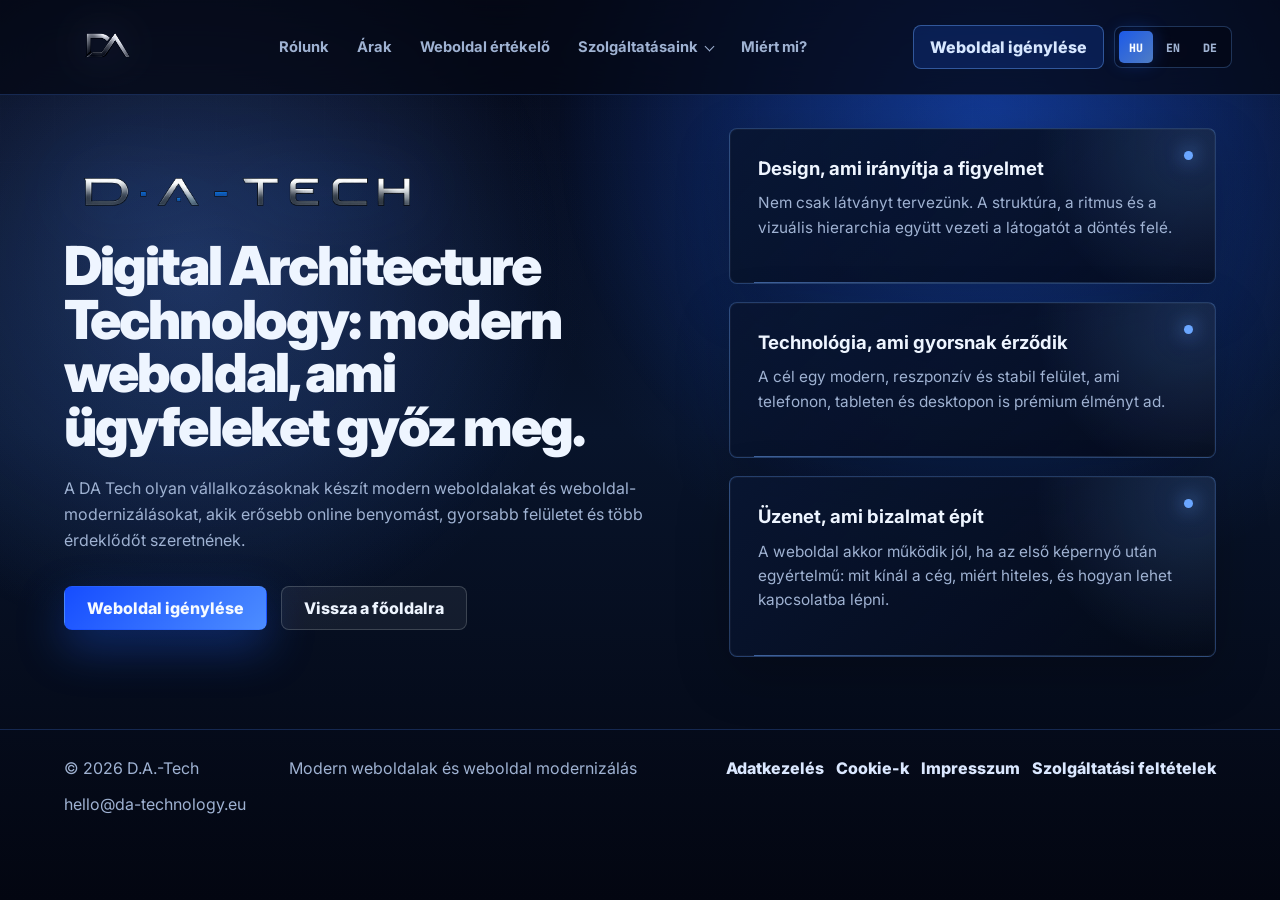
==== about.html @ 9eb587f0 "Reset mobile scroll after intro" ====
<!doctype html>
<html lang="hu">
  <head>
    <meta charset="utf-8">
    <meta name="viewport" content="width=device-width, initial-scale=1">
    <title>About us | DA Tech</title>
    <meta
      name="description"
      content="Ismerd meg a DA Tech szemleletet: modern weboldalak, weboldal modernizalas es konverziora hangolt online jelenlet."
    >
    <link rel="canonical" href="https://da-technology.eu/about.html">
    <meta property="og:title" content="About us | DA Tech">
    <meta property="og:description" content="Ismerd meg a DA Tech szemleletet: modern weboldalak, weboldal modernizalas es konverziora hangolt online jelenlet.">
    <meta property="og:image" content="https://da-technology.eu/assets/da-tech-wordmark-wide.png">
    <meta property="og:type" content="website">
    <meta property="og:url" content="https://da-technology.eu/about.html">
    <meta name="twitter:card" content="summary_large_image">
    <meta name="twitter:title" content="About us | DA Tech">
    <meta name="twitter:description" content="Ismerd meg a DA Tech szemleletet: modern weboldalak, weboldal modernizalas es konverziora hangolt online jelenlet.">
    <meta name="twitter:image" content="https://da-technology.eu/assets/da-tech-wordmark-wide.png">
    <meta name="theme-color" content="#050816">
    <link rel="icon" type="image/png" sizes="256x256" href="assets/favicon-256.png?v=cinematic-intro-94">
    <link rel="shortcut icon" type="image/png" href="assets/favicon-256.png?v=cinematic-intro-94">
    <link rel="apple-touch-icon" href="assets/apple-touch-icon.png?v=cinematic-intro-94">
    <link rel="preconnect" href="https://fonts.googleapis.com">
    <link rel="preconnect" href="https://fonts.gstatic.com" crossorigin>
    <link href="https://fonts.googleapis.com/css2?family=Inter:wght@400;500;600;700;800;900&family=JetBrains+Mono:wght@500;700&display=swap" rel="stylesheet">
    <link rel="stylesheet" href="styles.css?v=cinematic-intro-94">
  </head>
  <body class="about-page">
    <div class="noise" aria-hidden="true"></div>
    <header class="site-header">
      <a class="brand" href="index.html?skipIntro=1" aria-label="DA Tech kezdőlap">
        <img class="brand-logo" src="assets/da-tech-logo-nav.png" width="256" height="256" alt="DA Tech" fetchpriority="high" decoding="async">
      </a>
      <button class="mobile-menu-toggle" type="button" aria-label="Menü megnyitása" aria-expanded="false">
        <span></span>
        <span></span>
        <span></span>
      </button>
      <nav class="nav" aria-label="Fő navigáció">
        <a href="about.html" data-i18n="nav.about">Rólunk</a>
        <a href="prices.html" data-i18n="nav.prices">Árak</a><a href="audit.html" data-i18n="nav.audit">Weboldal értékelő</a>
        <div class="nav-menu">
          <button class="nav-menu-button" type="button" data-i18n="nav.methods">Szolgáltatásaink</button>
          <div class="nav-dropdown">
            <a href="weboldal-keszites.html" data-i18n="nav.methodBuild">Weboldal készítés</a>
            <a href="weboldal-modernizalas.html" data-i18n="nav.methodExtravagant">Weboldal modernizálás</a>
            <a href="extra-megoldasok.html" data-i18n="nav.methodProcess">Extravagáns megoldások</a>
          </div>
        </div>
        <a href="why-us.html" data-i18n="nav.why">Miért mi?</a>
      </nav>
      <div class="header-actions">
        <a class="nav-cta" href="contact.html" data-i18n="nav.cta">Weboldal igénylése</a>
        <div class="language-switcher" aria-label="Nyelv választás">
          <button class="lang-option active" type="button" data-lang="hu">HU</button>
          <button class="lang-option" type="button" data-lang="en">EN</button>
          <button class="lang-option" type="button" data-lang="de">DE</button>
        </div>
      </div>
    </header>

    <main>
      <section class="about-hero" aria-labelledby="about-title">
        <div class="about-shell">
          <div>
            <img class="about-logo" src="assets/da-tech-wordmark-cropped.png" width="1040" height="190" alt="D.A.-Tech" loading="lazy" decoding="async">
            <p class="eyebrow" data-i18n="about.eyebrow">About us</p>
            <h1 id="about-title" data-i18n="about.title">Digital Architecture Technology: modern weboldal, ami ügyfeleket győz meg.</h1>
            <p class="about-lead" data-i18n="about.lead">
              A DA Tech olyan vállalkozásoknak készít modern weboldalakat és weboldal-modernizálásokat,
              akik erősebb online benyomást, gyorsabb felületet és több érdeklődőt szeretnének.
            </p>
            <div class="about-actions">
              <a class="button button-primary" href="contact.html" data-i18n="about.request">Weboldal igénylése</a>
              <a class="button button-secondary" href="index.html?skipIntro=1" data-i18n="about.back">Vissza a főoldalra</a>
            </div>
          </div>
          <div class="about-grid">
            <article class="about-card">
              <h3 data-i18n="about.card1Title">Design, ami irányítja a figyelmet</h3>
              <p data-i18n="about.card1Text">Nem csak látványt tervezünk. A struktúra, a ritmus és a vizuális hierarchia együtt vezeti a látogatót a döntés felé.</p>
            </article>
            <article class="about-card">
              <h3 data-i18n="about.card2Title">Technológia, ami gyorsnak érződik</h3>
              <p data-i18n="about.card2Text">A cél egy modern, reszponzív és stabil felület, ami telefonon, tableten és desktopon is prémium élményt ad.</p>
            </article>
            <article class="about-card">
              <h3 data-i18n="about.card3Title">Üzenet, ami bizalmat épít</h3>
              <p data-i18n="about.card3Text">A weboldal akkor működik jól, ha az első képernyő után egyértelmű: mit kínál a cég, miért hiteles, és hogyan lehet kapcsolatba lépni.</p>
            </article>
          </div>
        </div>
      </section>
    </main>

    <footer class="footer">
      <span>© 2026 D.A.-Tech</span>
      <span data-i18n="footer.tagline">Modern weboldalak és weboldal modernizálás</span>
      <nav class="footer-links" aria-label="Jogi linkek">
        <a href="privacy.html" data-i18n="footer.privacy">Adatkezelés</a>
        <a href="cookies.html" data-i18n="footer.cookies">Cookie-k</a>
        <a href="impressum.html" data-i18n="footer.impressum">Impresszum</a>
        <a href="terms.html" data-i18n="footer.terms">Szolgáltatási feltételek</a>
      </nav>
      <span>hello@da-technology.eu</span>
    </footer>

    <script src="script.js?v=cinematic-intro-94" defer></script>
  </body>
</html>
---- styles.css ----
:root {
  color-scheme: dark;
  --bg: #050816;
  --panel: rgba(9, 18, 38, 0.8);
  --panel-solid: #091226;
  --text: #eef5ff;
  --muted: #9fb2d2;
  --line: rgba(76, 134, 255, 0.24);
  --accent: #1f63ff;
  --accent-strong: #6aa6ff;
  --accent-hot: #d7e7ff;
  --shadow: rgba(31, 99, 255, 0.28);
  --max: 1180px;
  --radius: 8px;
}

* {
  box-sizing: border-box;
}

html {
  scroll-behavior: smooth;
}

body {
  margin: 0;
  min-height: 100vh;
  background:
    radial-gradient(circle at 78% 12%, rgba(31, 99, 255, 0.3), transparent 31rem),
    radial-gradient(circle at 16% 30%, rgba(68, 117, 255, 0.16), transparent 24rem),
    linear-gradient(180deg, #050816 0%, #08142b 48%, #030611 100%);
  color: var(--text);
  font-family: Inter, system-ui, -apple-system, BlinkMacSystemFont, "Segoe UI", sans-serif;
  overflow-x: hidden;
}

body.home-page {
  background:
    radial-gradient(circle at 72% 28%, rgba(31, 99, 255, 0.32), transparent 36rem),
    radial-gradient(circle at 96% 72%, rgba(31, 99, 255, 0.48), transparent 34rem),
    radial-gradient(circle at 4% 52%, rgba(106, 166, 255, 0.2), transparent 30rem),
    linear-gradient(112deg, #06132d 0%, #0a2556 48%, #0b2f72 72%, #071a42 100%);
}

body.home-page::before {
  content: "";
  position: fixed;
  inset: 0;
  z-index: -5;
  pointer-events: none;
  background:
    linear-gradient(90deg, rgba(2, 7, 19, 0.02), rgba(31, 99, 255, 0.18) 58%, rgba(10, 37, 86, 0.55)),
    radial-gradient(circle at 75% 50%, rgba(106, 166, 255, 0.18), transparent 45rem);
}

html.intro-pending,
html.intro-pending body {
  height: 100%;
  overflow: hidden;
  overscroll-behavior: none;
}

a {
  color: inherit;
  text-decoration: none;
}

button,
input,
select,
textarea {
  font: inherit;
}

.noise {
  position: fixed;
  inset: 0;
  z-index: -1;
  pointer-events: none;
  opacity: 0.32;
  background-image:
    linear-gradient(rgba(255, 255, 255, 0.035) 1px, transparent 1px),
    linear-gradient(90deg, rgba(255, 255, 255, 0.03) 1px, transparent 1px);
  background-size: 54px 54px;
  mask-image: linear-gradient(to bottom, black, transparent 85%);
}

.site-header {
  position: fixed;
  top: 0;
  left: 0;
  right: 0;
  z-index: 20;
  display: grid;
  grid-template-columns: auto minmax(0, 1fr) auto;
  gap: 24px;
  align-items: center;
  padding: 14px clamp(18px, 4vw, 48px);
  border-bottom: 1px solid var(--line);
  background: rgba(5, 8, 22, 0.76);
  backdrop-filter: blur(20px);
}

.pre-index-intro {
  position: fixed;
  inset: 0;
  z-index: 80;
  display: grid;
  place-items: center;
  padding: clamp(10px, 2.6vw, 30px);
  background:
    radial-gradient(circle at 74% 42%, rgba(31, 99, 255, 0.34), transparent 25rem),
    radial-gradient(circle at 18% 22%, rgba(106, 166, 255, 0.18), transparent 22rem),
    radial-gradient(circle at 50% 105%, rgba(0, 118, 255, 0.28), transparent 26rem),
    linear-gradient(135deg, rgba(2, 5, 15, 0.98), rgba(5, 12, 31, 0.98));
  animation: preIntroExit 5s ease forwards;
}

.skip-intro .pre-index-intro {
  display: none;
}

.pre-index-intro::before {
  content: "";
  position: absolute;
  inset: 0;
  pointer-events: none;
  background:
    linear-gradient(rgba(76, 134, 255, 0.07) 1px, transparent 1px),
    linear-gradient(90deg, rgba(76, 134, 255, 0.06) 1px, transparent 1px);
  background-size: 58px 58px;
  mask-image: radial-gradient(circle, black, transparent 78%);
  animation: introGridPulse 1.4s ease-in-out infinite alternate;
}

.pre-index-intro::after {
  content: "";
  position: absolute;
  inset: -20%;
  pointer-events: none;
  background:
    conic-gradient(from 210deg at 50% 50%, transparent 0deg, rgba(106, 166, 255, 0.22) 42deg, transparent 92deg),
    radial-gradient(circle at 50% 50%, transparent 42%, rgba(31, 99, 255, 0.16), transparent 62%);
  opacity: 0;
  mix-blend-mode: screen;
  animation: introEnergyBloom 5s ease forwards;
}

.brand {
  display: inline-flex;
  align-items: center;
  min-width: 124px;
  font-weight: 900;
  letter-spacing: 0;
}

.brand-logo {
  display: block;
  width: 118px;
  height: 66px;
  object-fit: contain;
  object-position: center;
  mix-blend-mode: luminosity;
  opacity: 0.94;
  filter: contrast(1.16) brightness(1.08) drop-shadow(0 0 18px rgba(31, 99, 255, 0.34));
}

.mobile-menu-toggle {
  display: none;
  position: relative;
  width: 54px;
  height: 54px;
  align-items: center;
  justify-content: center;
  gap: 4px;
  flex-direction: column;
  overflow: hidden;
  border: 1px solid rgba(106, 166, 255, 0.58);
  border-radius: 14px;
  color: #eef5ff;
  background:
    radial-gradient(circle at 28% 20%, rgba(255, 255, 255, 0.2), transparent 1.2rem),
    linear-gradient(135deg, rgba(10, 22, 58, 0.96), rgba(31, 99, 255, 0.36));
  box-shadow:
    inset 0 0 0 1px rgba(255, 255, 255, 0.08),
    0 0 24px rgba(31, 99, 255, 0.28);
  cursor: pointer;
}

.mobile-menu-toggle::before {
  content: "";
  position: absolute;
  inset: 8px;
  border: 1px solid rgba(238, 245, 255, 0.12);
  border-radius: 10px;
}

.mobile-menu-toggle::after {
  content: "";
  position: absolute;
  width: 72px;
  height: 18px;
  background: linear-gradient(90deg, transparent, rgba(106, 166, 255, 0.34), transparent);
  transform: rotate(-34deg) translateY(-18px);
  transition: transform 240ms ease;
}

.mobile-menu-toggle:hover::after,
.site-header.is-menu-open .mobile-menu-toggle::after {
  transform: rotate(-34deg) translateY(20px);
}

.mobile-menu-toggle span {
  position: relative;
  z-index: 1;
  display: block;
  width: 24px;
  height: 2px;
  border-radius: 999px;
  background: linear-gradient(90deg, #eef5ff, #6aa6ff);
  box-shadow: 0 0 10px rgba(106, 166, 255, 0.56);
  transition: width 180ms ease, transform 180ms ease, opacity 180ms ease;
}

.mobile-menu-toggle span:nth-child(2) {
  width: 16px;
  margin-left: 8px;
}

.site-header.is-menu-open .mobile-menu-toggle span:nth-child(1) {
  transform: translateY(7px) rotate(45deg);
}

.site-header.is-menu-open .mobile-menu-toggle span:nth-child(2) {
  opacity: 0;
}

.site-header.is-menu-open .mobile-menu-toggle span:nth-child(3) {
  transform: translateY(-7px) rotate(-45deg);
}

.nav {
  justify-self: center;
  display: flex;
  align-items: center;
  gap: clamp(12px, 2.2vw, 28px);
  color: var(--muted);
  font-size: 0.92rem;
  font-weight: 700;
}

.nav a,
.nav-menu-button {
  transition: color 180ms ease;
}

.nav a:hover,
.nav-menu-button:hover {
  color: var(--text);
}

.nav-menu {
  position: relative;
  padding: 10px 0;
  margin: -10px 0;
}

.nav-menu::after {
  content: "";
  position: absolute;
  left: -26px;
  right: -26px;
  top: 100%;
  height: 22px;
}

.nav-menu-button {
  border: 0;
  padding: 0;
  color: inherit;
  background: transparent;
  font: inherit;
  cursor: pointer;
}

.nav-menu-button::after {
  content: "";
  display: inline-block;
  width: 6px;
  height: 6px;
  margin-left: 8px;
  border-right: 1px solid currentColor;
  border-bottom: 1px solid currentColor;
  transform: translateY(-2px) rotate(45deg);
}

.nav-dropdown {
  position: absolute;
  left: 0;
  top: 100%;
  z-index: 30;
  display: grid;
  min-width: 250px;
  margin-top: 10px;
  padding: 10px;
  border: 1px solid rgba(106, 166, 255, 0.26);
  border-radius: var(--radius);
  background: rgba(5, 10, 25, 0.96);
  box-shadow: 0 18px 48px rgba(0, 0, 0, 0.34);
  opacity: 0;
  pointer-events: none;
  transform: none;
  transition: none;
}

.nav-dropdown a {
  padding: 10px 12px;
  border-radius: 5px;
  white-space: nowrap;
}

.nav-dropdown a:hover {
  background: rgba(31, 99, 255, 0.16);
}

.nav-menu.is-open .nav-dropdown {
  opacity: 1;
  pointer-events: auto;
  transform: none;
}

.nav-menu.is-suppressed .nav-dropdown {
  display: none;
  opacity: 0;
  pointer-events: none;
}

.header-actions {
  display: flex;
  justify-content: end;
  align-items: center;
  gap: 10px;
  min-width: 0;
}

.language-switcher {
  display: inline-flex;
  align-items: center;
  gap: 3px;
  padding: 4px;
  border: 1px solid rgba(106, 166, 255, 0.28);
  border-radius: var(--radius);
  background: rgba(5, 8, 22, 0.68);
}

.lang-option {
  min-width: 34px;
  height: 32px;
  border: 0;
  border-radius: 5px;
  color: var(--muted);
  background: transparent;
  font-family: "JetBrains Mono", monospace;
  font-size: 0.72rem;
  font-weight: 800;
  cursor: pointer;
}

.lang-option.active {
  color: #f7fbff;
  background: linear-gradient(135deg, rgba(31, 99, 255, 0.9), rgba(106, 166, 255, 0.74));
  box-shadow: 0 0 18px rgba(31, 99, 255, 0.3);
}

.nav-cta,
.button {
  display: inline-flex;
  min-height: 44px;
  align-items: center;
  justify-content: center;
  border-radius: var(--radius);
  font-weight: 800;
  transition: transform 180ms ease, border-color 180ms ease, box-shadow 180ms ease;
}

.nav-cta {
  padding: 0 16px;
  border: 1px solid rgba(106, 166, 255, 0.42);
  color: var(--accent-hot);
  background: rgba(31, 99, 255, 0.18);
  white-space: nowrap;
}

.button {
  padding: 0 22px;
  border: 1px solid transparent;
  cursor: pointer;
}

.button:hover,
.nav-cta:hover {
  transform: translateY(-2px);
}

.button-primary {
  color: #f7fbff;
  background: linear-gradient(135deg, #164dff, #4d8dff);
  box-shadow: 0 18px 46px rgba(31, 99, 255, 0.34);
}

.floating-request-cta {
  position: fixed;
  right: clamp(16px, 3vw, 34px);
  bottom: clamp(16px, 3vw, 34px);
  z-index: 70;
  display: inline-flex;
  min-height: 54px;
  align-items: center;
  justify-content: center;
  padding: 0 22px;
  border: 1px solid rgba(164, 203, 255, 0.58);
  border-radius: 999px;
  color: #f7fbff;
  background:
    radial-gradient(circle at 20% 0%, rgba(255, 255, 255, 0.28), transparent 1.8rem),
    linear-gradient(135deg, #1057ff, #4d8dff);
  box-shadow:
    0 18px 52px rgba(31, 99, 255, 0.42),
    0 0 0 1px rgba(255, 255, 255, 0.1) inset;
  font-weight: 900;
  letter-spacing: 0.01em;
  transition: transform 180ms ease, box-shadow 180ms ease, border-color 180ms ease;
}

.intro-pending .floating-request-cta,
.intro-pending .cookie-banner {
  visibility: hidden;
  opacity: 0;
  pointer-events: none;
}

.floating-request-cta::after {
  content: "";
  width: 8px;
  height: 8px;
  margin-left: 10px;
  border-radius: 999px;
  background: #bfe0ff;
  box-shadow: 0 0 16px rgba(191, 224, 255, 0.96);
}

.floating-request-cta:hover {
  border-color: rgba(255, 255, 255, 0.8);
  box-shadow:
    0 22px 70px rgba(31, 99, 255, 0.56),
    0 0 0 1px rgba(255, 255, 255, 0.16) inset;
  transform: translateY(-3px);
}

.floating-request-cta.is-safe-hidden {
  opacity: 0;
  pointer-events: none;
  visibility: hidden;
  transform: translateY(150px) scale(0.96);
}

.button-secondary {
  border-color: rgba(244, 255, 248, 0.18);
  background: rgba(244, 255, 248, 0.06);
}

.hero {
  position: relative;
  display: grid;
  grid-template-columns: minmax(0, 1fr) minmax(330px, 440px);
  gap: clamp(32px, 6vw, 72px);
  align-items: center;
  min-height: 100vh;
  padding: 136px clamp(18px, 5vw, 64px) 70px;
  isolation: isolate;
}

#heroCanvas {
  position: absolute;
  inset: 0;
  z-index: -3;
  width: 100%;
  height: 100%;
}

.hero::after {
  content: "";
  position: absolute;
  inset: auto 0 0;
  z-index: -2;
  height: 34%;
  background:
    linear-gradient(to top, rgba(5, 8, 22, 0.92), transparent),
    radial-gradient(circle at 82% 100%, rgba(31, 99, 255, 0.34), transparent 28rem);
}

.hero-glow {
  position: absolute;
  z-index: -2;
  width: 34vw;
  aspect-ratio: 1;
  border-radius: 999px;
  filter: blur(24px);
  opacity: 0.2;
}

.hero-glow-one {
  right: 6%;
  top: 18%;
  background: var(--accent-strong);
}

.hero-glow-two {
  left: -8%;
  bottom: 14%;
  background: var(--accent);
}

.hero-content {
  min-width: 0;
  max-width: 850px;
}

.home-wordmark {
  display: block;
  width: min(100%, 520px);
  height: auto;
  margin: 0 0 22px;
  mix-blend-mode: screen;
  filter:
    contrast(1.25)
    brightness(1.18)
    drop-shadow(0 0 18px rgba(238, 245, 255, 0.25))
    drop-shadow(0 0 34px rgba(31, 99, 255, 0.44));
}

.home-slogan {
  max-width: 930px;
  text-transform: none;
  position: relative;
  display: inline-block;
  width: fit-content;
  padding-bottom: 18px;
  color: transparent;
  background:
    linear-gradient(90deg, #eef5ff 0%, #6aa6ff 42%, #ffffff 56%, #1f63ff 100%);
  background-clip: text;
  -webkit-background-clip: text;
  filter: drop-shadow(0 0 24px rgba(31, 99, 255, 0.42));
  text-shadow: 0 0 44px rgba(106, 166, 255, 0.16);
}

.home-slogan::after {
  content: "";
  position: absolute;
  left: 0;
  bottom: 0;
  width: min(72%, 520px);
  height: 3px;
  border-radius: 999px;
  background: linear-gradient(90deg, #1f63ff, #6aa6ff, transparent);
  box-shadow: 0 0 22px rgba(106, 166, 255, 0.64);
}

.about-hero {
  position: relative;
  min-height: 100vh;
  padding: 170px clamp(18px, 6vw, 72px) 80px;
  overflow: hidden;
  isolation: isolate;
}

.about-hero::before {
  content: "";
  position: absolute;
  inset: 0;
  z-index: -2;
  background:
    radial-gradient(circle at 76% 18%, rgba(31, 99, 255, 0.32), transparent 26rem),
    radial-gradient(circle at 14% 36%, rgba(106, 166, 255, 0.16), transparent 24rem);
}

.about-shell {
  display: grid;
  grid-template-columns: minmax(0, 0.82fr) minmax(360px, 0.92fr);
  gap: clamp(28px, 5vw, 72px);
  align-items: center;
  width: min(var(--max), 100%);
  margin: 0 auto;
}

.about-hero h1 {
  max-width: 760px;
  font-size: clamp(2.8rem, 5.6vw, 5.8rem);
  line-height: 0.94;
}

.about-logo {
  width: min(100%, 520px);
  margin-bottom: 24px;
  mix-blend-mode: screen;
  filter: contrast(1.2) brightness(1.15) drop-shadow(0 0 34px rgba(31, 99, 255, 0.42));
}

.about-lead {
  color: var(--muted);
  font-size: clamp(1rem, 1.55vw, 1.2rem);
  line-height: 1.75;
}

.about-actions {
  display: flex;
  flex-wrap: wrap;
  gap: 14px;
  margin-top: 32px;
}

.about-grid {
  position: relative;
  display: grid;
  gap: 16px;
}

.about-grid::before {
  content: none;
  position: absolute;
  top: 28px;
  bottom: 28px;
  left: 18px;
  width: 1px;
  background: linear-gradient(180deg, transparent, rgba(106, 166, 255, 0.58), transparent);
  box-shadow: 0 0 22px rgba(31, 99, 255, 0.35);
}

.about-card {
  position: relative;
  overflow: hidden;
  padding: 24px;
  border: 1px solid rgba(106, 166, 255, 0.24);
  border-radius: var(--radius);
  background:
    radial-gradient(circle at 100% 0%, rgba(31, 99, 255, 0.22), transparent 12rem),
    linear-gradient(135deg, rgba(10, 25, 58, 0.86), rgba(4, 9, 23, 0.76));
  box-shadow: 0 18px 54px rgba(0, 0, 0, 0.22), inset 0 0 0 1px rgba(255, 255, 255, 0.035);
  animation: bulletReveal 680ms ease both;
  transition: transform 180ms ease, border-color 180ms ease, box-shadow 180ms ease;
}

.about-card::before {
  content: "";
  position: absolute;
  top: 22px;
  right: 22px;
  z-index: 2;
  width: 9px;
  height: 9px;
  border-radius: 999px;
  background: #6aa6ff;
  box-shadow: 0 0 18px rgba(106, 166, 255, 0.86), 0 0 44px rgba(31, 99, 255, 0.4);
  animation: bulletMarkerPulse 2.8s ease-in-out infinite;
}

.about-card::after {
  content: "";
  position: absolute;
  inset: auto 18px 0 24px;
  height: 1px;
  background: linear-gradient(90deg, rgba(106, 166, 255, 0.72), transparent);
  opacity: 0.72;
}

.about-card:nth-child(2) {
  animation-delay: 100ms;
}

.about-card:nth-child(3) {
  animation-delay: 200ms;
}

.about-card:hover {
  border-color: rgba(164, 203, 255, 0.48);
  box-shadow: 0 22px 70px rgba(31, 99, 255, 0.2), inset 0 0 0 1px rgba(255, 255, 255, 0.06);
  transform: translateX(6px);
}

.about-card h3 {
  color: var(--text);
  font-size: clamp(1.12rem, 1.6vw, 1.42rem);
}

.about-card p {
  margin-top: 10px;
  color: var(--muted);
  line-height: 1.66;
}

.intro-showcase {
  grid-column: 1 / -1;
  position: relative;
  width: min(100%, 1120px);
  margin: 0 auto 8px;
  overflow: hidden;
  border: 1px solid rgba(76, 134, 255, 0.34);
  border-radius: var(--radius);
  background:
    radial-gradient(circle at 76% 38%, rgba(31, 99, 255, 0.28), transparent 18rem),
    linear-gradient(135deg, rgba(7, 19, 45, 0.86), rgba(4, 9, 23, 0.9));
  box-shadow: 0 30px 90px rgba(0, 0, 0, 0.34), inset 0 0 0 1px rgba(255, 255, 255, 0.04);
}

.pre-index-card {
  width: min(100%, 1500px);
  margin: 0;
  border: 0;
  border-radius: 0;
  background: transparent;
  box-shadow: none;
  overflow: visible;
  animation: preCardLift 5s ease forwards;
}

.intro-copy {
  display: none;
  justify-content: space-between;
  gap: 24px;
  align-items: end;
  padding: 18px 20px 0;
}

.intro-copy span {
  color: var(--accent-strong);
  font-family: "JetBrains Mono", monospace;
  font-size: 0.76rem;
  font-weight: 800;
  text-transform: uppercase;
}

.intro-copy strong {
  max-width: 520px;
  color: var(--text);
  font-size: clamp(1.05rem, 2vw, 1.55rem);
  line-height: 1.15;
  text-align: right;
  overflow-wrap: anywhere;
}

.eyebrow {
  margin: 0 0 15px;
  color: var(--accent);
  font-family: "JetBrains Mono", monospace;
  font-size: 0.82rem;
  font-weight: 700;
  text-transform: uppercase;
}

body:not(.home-page) .eyebrow {
  display: none;
}

h1,
h2,
h3,
p {
  margin-top: 0;
}

h1 {
  max-width: 820px;
  margin-bottom: 26px;
  font-size: clamp(3rem, 5.6vw, 5.55rem);
  line-height: 0.94;
  font-weight: 900;
  overflow-wrap: anywhere;
}

h2 {
  margin-bottom: 18px;
  font-size: clamp(2rem, 4vw, 4.3rem);
  line-height: 1;
  font-weight: 900;
}

h3 {
  margin-bottom: 12px;
  font-size: 1.22rem;
}

.hero-lead {
  max-width: 760px;
  color: #c4d7ce;
  font-size: clamp(1rem, 1.5vw, 1.18rem);
  line-height: 1.75;
}

.hero-actions {
  display: flex;
  flex-wrap: wrap;
  gap: 14px;
  margin-top: 34px;
}

.signal-row {
  display: flex;
  flex-wrap: wrap;
  gap: 12px;
  margin-top: 36px;
}

.signal-row span {
  padding: 10px 13px;
  border: 1px solid var(--line);
  border-radius: var(--radius);
  color: var(--muted);
  background: rgba(5, 8, 22, 0.56);
}

.signal-row strong {
  color: var(--accent-hot);
}

.hero-panel {
  position: relative;
  overflow: hidden;
  min-width: 0;
  border: 1px solid rgba(76, 134, 255, 0.34);
  border-radius: var(--radius);
  background:
    linear-gradient(180deg, rgba(9, 18, 38, 0.88), rgba(3, 6, 17, 0.9)),
    radial-gradient(circle at 40% 0%, rgba(31, 99, 255, 0.3), transparent 18rem);
  box-shadow: 0 28px 80px rgba(0, 0, 0, 0.34), inset 0 0 0 1px rgba(255, 255, 255, 0.04);
}

.panel-top {
  display: flex;
  align-items: center;
  gap: 8px;
  padding: 16px;
  border-bottom: 1px solid var(--line);
}

.panel-dot {
  width: 10px;
  height: 10px;
  border-radius: 999px;
  background: var(--accent-strong);
  box-shadow: 0 0 16px var(--accent);
}

.panel-dot:nth-child(2) {
  background: var(--accent);
}

.panel-dot:nth-child(3) {
  background: #b9ceff;
}

.panel-title {
  margin-left: auto;
  color: var(--muted);
  font-family: "JetBrains Mono", monospace;
  font-size: 0.78rem;
}

.transform-demo {
  position: relative;
  padding: 18px;
  border-bottom: 1px solid var(--line);
}

.intro-transform {
  padding: 18px 20px 20px;
  border-bottom: 0;
}

.pre-index-card .intro-transform {
  padding: 0;
}

.transform-labels {
  display: none;
  justify-content: space-between;
  gap: 14px;
  margin-bottom: 12px;
  color: var(--muted);
  font-family: "JetBrains Mono", monospace;
  font-size: 0.68rem;
  font-weight: 700;
  text-transform: uppercase;
}

.transform-labels span {
  overflow-wrap: anywhere;
}

.transform-labels span:last-child {
  color: var(--accent-hot);
}

.site-morph {
  position: relative;
  height: 205px;
  overflow: hidden;
  border: 1px solid rgba(106, 166, 255, 0.28);
  border-radius: var(--radius);
  background:
    linear-gradient(135deg, rgba(255, 255, 255, 0.05), transparent),
    #061025;
  box-shadow: inset 0 0 0 1px rgba(255, 255, 255, 0.04);
}

.intro-morph {
  height: min(78vh, 760px);
  background:
    linear-gradient(rgba(76, 134, 255, 0.1) 1px, transparent 1px),
    linear-gradient(90deg, rgba(76, 134, 255, 0.08) 1px, transparent 1px),
    radial-gradient(circle at 76% 22%, rgba(106, 166, 255, 0.18), transparent 15rem),
    #050b1d;
  background-size: 38px 38px, 38px 38px, auto, auto;
}

.intro-morph::before,
.intro-morph::after {
  content: "";
  position: absolute;
  inset: 0;
  z-index: 4;
  pointer-events: none;
}

.intro-morph::before {
  background:
    repeating-linear-gradient(180deg, rgba(238, 245, 255, 0.08) 0 1px, transparent 1px 9px),
    linear-gradient(90deg, transparent, rgba(106, 166, 255, 0.42), transparent);
  opacity: 0;
  mix-blend-mode: screen;
  animation: introDataRain 5s ease forwards;
}

.intro-morph::after {
  background:
    radial-gradient(circle at 28% 38%, rgba(238, 245, 255, 0.72), transparent 9rem),
    radial-gradient(circle at 71% 42%, rgba(31, 99, 255, 0.62), transparent 15rem);
  opacity: 0;
  mix-blend-mode: screen;
  animation: introFlashBloom 5s ease forwards;
}

.pre-index-card .intro-morph {
  border: 0;
  border-radius: 0;
  box-shadow: none;
}

.mock-site {
  position: absolute;
  inset: 15px;
  overflow: hidden;
  border-radius: 6px;
  background: #f4f5f7;
  box-shadow: 0 18px 36px rgba(0, 0, 0, 0.28);
}

.intro-morph .mock-site {
  inset: 0;
  border-radius: 14px;
}

.mock-browser {
  display: flex;
  gap: 5px;
  height: 20px;
  align-items: center;
  padding-left: 10px;
  background: #e0e4ea;
}

.intro-morph .mock-browser {
  height: clamp(38px, 5.2vw, 62px);
  gap: 12px;
  padding-left: clamp(18px, 2.2vw, 34px);
}

.intro-morph .mock-browser span {
  width: clamp(9px, 1.2vw, 16px);
  height: clamp(9px, 1.2vw, 16px);
}

.mock-browser span {
  width: 6px;
  height: 6px;
  border-radius: 999px;
  background: #aab2bf;
}

.wp-header,
.wp-logo,
.wp-menu span,
.wp-hero,
.wp-modernize-copy,
.wp-title,
.wp-copy,
.wp-grid span,
.wp-sidebar {
  position: absolute;
  border-radius: 3px;
  background: #c9ced7;
}

.wp-logo {
  left: 5%;
  top: 13%;
  width: 17%;
  height: clamp(18px, 3vw, 36px);
  background: #9fa7b5;
}

.wp-menu {
  position: absolute;
  left: 34%;
  right: 5%;
  top: 14%;
  display: grid;
  grid-template-columns: repeat(4, 1fr);
  gap: clamp(12px, 2vw, 28px);
}

.wp-menu span {
  position: static;
  height: clamp(10px, 1.7vw, 24px);
  background: #d6dae1;
}

.wp-hero {
  left: 11%;
  top: 28%;
  width: 44%;
  height: 30%;
  background: linear-gradient(180deg, #ffffff, #f4f6fb);
  border: 2px solid #20242c;
  box-shadow: 0 16px 34px rgba(16, 24, 40, 0.08);
}

.wp-modernize-copy {
  left: 14%;
  top: 33%;
  z-index: 2;
  width: 34%;
  max-width: 34%;
  max-height: 22%;
  color: rgba(5, 9, 20, 0.68);
  border: 0;
  border-radius: 0;
  background: transparent;
  padding: 0;
  box-shadow: none;
  font-family: "Courier New", Courier, monospace;
  font-size: clamp(1.2rem, min(3.2vw, 7.2vh), 4.15rem);
  font-weight: 700;
  line-height: 0.98;
  letter-spacing: -0.055em;
  text-wrap: balance;
  overflow: hidden;
  clip-path: inset(0 100% 0 0);
  animation: typewriterReveal 0.95s steps(24, end) 0.16s forwards;
  filter: contrast(1.04);
  text-shadow:
    0.025em 0.025em 0 rgba(16, 24, 40, 0.14),
    -0.012em 0 0 rgba(16, 24, 40, 0.05);
}

.wp-modernize-copy::after {
  content: "";
  display: inline-block;
  width: 0.09em;
  height: 0.9em;
  margin-left: 0.08em;
  vertical-align: -0.08em;
  background: rgba(16, 24, 40, 0.58);
  animation: typeCursor 420ms steps(2, end) infinite;
}

.wp-title {
  left: 5%;
  top: 62%;
  width: 38%;
  height: 18px;
  background: #8f99aa;
}

.wp-copy {
  left: 5%;
  top: 67%;
  width: 50%;
  height: 10px;
  background: #cfd4dc;
}

.wp-copy.short {
  top: 64%;
  width: 36%;
}

.wp-grid {
  position: absolute;
  left: 5%;
  right: 31%;
  bottom: 7%;
  display: grid;
  grid-template-columns: repeat(3, 1fr);
  gap: 12px;
}

.wp-grid span {
  position: static;
  height: clamp(34px, 6vw, 58px);
  background: #d6dae1;
}

.wp-sidebar {
  right: 5%;
  top: 22%;
  width: 22%;
  height: 62%;
  background: #c4cad3;
}

.template-before {
  animation: beforeFade 4.15s cubic-bezier(0.65, 0, 0.35, 1) forwards;
}

.template-after {
  background:
    radial-gradient(circle at 72% 26%, rgba(238, 245, 255, 0.34), transparent 56px),
    radial-gradient(circle at 62% 40%, rgba(31, 99, 255, 0.42), transparent 18rem),
    linear-gradient(135deg, #061229, #0b2b68 58%, #081a42);
  clip-path: inset(0 100% 0 0);
  animation: modernReveal 4.15s cubic-bezier(0.65, 0, 0.35, 1) forwards;
}

.template-after .mock-browser {
  background: rgba(255, 255, 255, 0.08);
}

.template-after .mock-browser::after {
  content: "";
  width: clamp(28px, 3vw, 42px);
  height: clamp(20px, 2.2vw, 30px);
  margin-left: clamp(10px, 1.4vw, 18px);
  border-radius: 4px;
  background: url("assets/favicon-256.png") center / contain no-repeat;
  filter: drop-shadow(0 0 10px rgba(106, 166, 255, 0.72));
  opacity: 0;
  animation: browserLogoWake 4.15s ease forwards;
}

.template-after .mock-browser span {
  background: #6aa6ff;
}

.modern-nav,
.transformed-wordmark,
.with-da-tech,
.modern-hero span,
.modern-hero strong,
.modern-hero em,
.modern-card {
  position: absolute;
  border-radius: 4px;
}

.transformed-wordmark {
  left: 7.5%;
  top: 40.5%;
  z-index: 3;
  width: clamp(330px, 38vw, 640px);
  height: auto;
  mix-blend-mode: screen;
  opacity: 0;
  transform: translateY(18px) scale(0.98);
  animation: wordmarkReveal 4.15s cubic-bezier(0.16, 1, 0.3, 1) forwards;
  filter:
    contrast(1.24)
    brightness(1.16)
    drop-shadow(0 0 16px rgba(238, 245, 255, 0.38))
    drop-shadow(0 0 34px rgba(106, 166, 255, 0.7));
}

.with-da-tech {
  left: 7.5%;
  top: 31%;
  z-index: 3;
  width: clamp(320px, 36vw, 620px);
  color: rgba(238, 245, 255, 0.94);
  font-family: "JetBrains Mono", monospace;
  font-size: clamp(2rem, 4vw, 4.8rem);
  font-weight: 900;
  letter-spacing: 0;
  text-transform: uppercase;
  opacity: 0;
  transform: translateY(16px);
  animation: withBrandReveal 4.15s cubic-bezier(0.16, 1, 0.3, 1) forwards;
  text-shadow:
    0 0 8px rgba(238, 245, 255, 0.8),
    0 0 22px rgba(106, 166, 255, 0.9),
    0 0 46px rgba(31, 99, 255, 0.72);
}

.modern-nav {
  left: 28%;
  right: 5%;
  top: 15%;
  height: clamp(18px, 2.6vw, 34px);
  background: linear-gradient(90deg, #6aa6ff, rgba(106, 166, 255, 0.18));
}

.modern-hero span {
  left: 6%;
  top: 69%;
  width: 34%;
  height: 16px;
  background: #eef5ff;
}

.modern-hero strong {
  left: 6%;
  top: 75%;
  width: 26%;
  height: 10px;
  background: rgba(238, 245, 255, 0.66);
}

.modern-hero em {
  left: 6%;
  top: 80%;
  width: 18%;
  height: 42px;
  background: linear-gradient(135deg, #164dff, #6aa6ff);
  box-shadow: 0 0 26px rgba(31, 99, 255, 0.58);
}

.modern-orb {
  position: absolute;
  right: 14%;
  top: 25%;
  width: clamp(90px, 16vw, 170px);
  aspect-ratio: 1;
  border-radius: 999px;
  background:
    radial-gradient(circle at 35% 30%, rgba(238, 245, 255, 0.95), rgba(106, 166, 255, 0.55) 28%, rgba(31, 99, 255, 0.16) 60%, transparent 68%);
  box-shadow: 0 0 58px rgba(31, 99, 255, 0.52);
  animation: futurePulse 4.15s ease-in-out forwards;
}

.modern-card {
  width: 18%;
  height: 18%;
  border: 1px solid rgba(106, 166, 255, 0.32);
  background: rgba(238, 245, 255, 0.08);
  backdrop-filter: blur(10px);
  box-shadow: inset 0 0 22px rgba(106, 166, 255, 0.12), 0 0 22px rgba(31, 99, 255, 0.1);
  animation: cardCircuitWake 4.15s ease forwards;
}

.card-a {
  right: 7%;
  top: 55%;
}

.card-b {
  right: 28%;
  bottom: 8%;
}

.card-c {
  right: 7%;
  bottom: 8%;
}

.modern-grid-lines {
  position: absolute;
  inset: 34px 0 0;
  opacity: 0.34;
  background:
    linear-gradient(rgba(106, 166, 255, 0.32) 1px, transparent 1px),
    linear-gradient(90deg, rgba(106, 166, 255, 0.26) 1px, transparent 1px);
  background-size: 34px 34px;
  mask-image: radial-gradient(circle at 74% 36%, black, transparent 64%);
}

.morph-sweep {
  position: absolute;
  top: -18%;
  bottom: -18%;
  width: 96px;
  background: linear-gradient(90deg, transparent, rgba(238, 245, 255, 0.92), rgba(31, 99, 255, 0.82), transparent);
  filter: blur(1px);
  transform: translateX(-100px) rotate(10deg);
  animation: morphSweep 4.15s cubic-bezier(0.72, 0, 0.22, 1) forwards;
}

.intro-morph .morph-sweep {
  width: 160px;
  background: linear-gradient(90deg, transparent, rgba(238, 245, 255, 0.96), rgba(106, 166, 255, 0.86), rgba(31, 99, 255, 0.56), transparent);
  filter: blur(2px);
}

.metric-grid {
  display: grid;
  grid-template-columns: repeat(2, 1fr);
  gap: 1px;
  background: var(--line);
}

.metric-grid div {
  min-height: 96px;
  padding: 16px;
  background: rgba(5, 10, 25, 0.84);
}

.metric-label {
  display: block;
  margin-bottom: 12px;
  color: var(--muted);
  font-size: 0.78rem;
}

.metric-grid strong {
  color: var(--text);
  font-family: "JetBrains Mono", monospace;
  font-size: 2rem;
}

.terminal {
  padding: 18px 20px 92px;
  color: #d8e9ff;
  font-family: "JetBrains Mono", monospace;
  font-size: 0.85rem;
}

.terminal p {
  margin: 0 0 11px;
}

.terminal span {
  color: var(--accent-strong);
}

.scanner {
  position: absolute;
  left: 0;
  right: 0;
  bottom: 0;
  height: 76px;
  background:
    linear-gradient(90deg, transparent, rgba(31, 99, 255, 0.58), transparent),
    repeating-linear-gradient(0deg, rgba(106, 166, 255, 0.09) 0 2px, transparent 2px 9px);
  animation: scan 3.4s ease-in-out infinite;
}

.marquee {
  overflow: hidden;
  border-block: 1px solid var(--line);
  background: rgba(31, 99, 255, 0.12);
}

.marquee-track {
  display: flex;
  width: max-content;
  animation: marquee 24s linear infinite;
}

.marquee span {
  padding: 19px 28px;
  color: var(--accent);
  font-family: "JetBrains Mono", monospace;
  font-weight: 700;
  text-transform: uppercase;
}

.impact-strip {
  width: min(var(--max), calc(100% - 36px));
  margin: -18px auto 0;
  display: grid;
  grid-template-columns: repeat(3, 1fr);
  gap: 12px;
}

.impact-strip article {
  position: relative;
  min-height: 148px;
  padding: 22px;
  border: 1px solid rgba(106, 166, 255, 0.22);
  border-radius: var(--radius);
  overflow: hidden;
  background:
    linear-gradient(135deg, rgba(31, 99, 255, 0.18), transparent 52%),
    rgba(7, 16, 36, 0.74);
  box-shadow:
    inset 0 0 0 1px rgba(255, 255, 255, 0.03),
    0 18px 46px rgba(0, 0, 0, 0.18);
}

.impact-strip article::after {
  content: "";
  position: absolute;
  inset: auto -10% 0;
  height: 2px;
  background: linear-gradient(90deg, transparent, rgba(106, 166, 255, 0.8), transparent);
  opacity: 0.78;
}

.impact-strip span {
  display: inline-flex;
  margin-bottom: 24px;
  color: var(--accent-strong);
  font-family: "JetBrains Mono", monospace;
  font-size: 0.78rem;
  font-weight: 900;
}

.impact-strip strong {
  display: block;
  color: var(--text);
  font-size: clamp(1.15rem, 2vw, 1.55rem);
  line-height: 1.05;
}

.impact-strip p {
  margin: 10px 0 0;
  color: var(--muted);
  line-height: 1.5;
}

.section {
  width: min(var(--max), calc(100% - 36px));
  margin: 0 auto;
  padding: clamp(78px, 10vw, 132px) 0;
}

.section-heading {
  max-width: 820px;
  margin-bottom: 38px;
}

.showcase-grid {
  display: grid;
  grid-template-columns: repeat(4, 1fr);
  gap: 14px;
}

.services {
  border-top: 1px solid rgba(219, 232, 255, 0.1);
  border-bottom: 1px solid rgba(219, 232, 255, 0.1);
}

.services-featured {
  margin-top: -18px;
  padding-top: clamp(48px, 7vw, 86px);
}

.service-intro {
  max-width: 1120px;
  margin-bottom: clamp(42px, 6vw, 76px);
}

.service-intro h2 {
  max-width: 1040px;
}

.service-intro p:not(.eyebrow) {
  max-width: 690px;
  margin-top: 20px;
  color: var(--muted);
  font-size: clamp(1rem, 1.35vw, 1.16rem);
  font-weight: 650;
  line-height: 1.65;
}

.service-grid {
  display: grid;
  grid-template-columns: repeat(3, minmax(0, 1fr));
  grid-auto-rows: 1fr;
  gap: 24px;
  align-items: stretch;
}

.service-card,
.showcase-grid article,
.case-card,
.timeline-item,
.proof-item,
.contact-form {
  border: 1px solid var(--line);
  border-radius: var(--radius);
  background: rgba(7, 16, 15, 0.72);
  box-shadow: inset 0 0 0 1px rgba(255, 255, 255, 0.03);
}

.service-card {
  position: relative;
  display: flex;
  height: 100%;
  min-height: 390px;
  flex-direction: column;
  padding: clamp(24px, 3vw, 34px);
  overflow: hidden;
  border-color: rgba(106, 166, 255, 0.2);
  background:
    linear-gradient(180deg, rgba(247, 251, 255, 0.055), rgba(247, 251, 255, 0.025)),
    rgba(7, 16, 36, 0.82);
}

.service-card::before {
  content: "";
  position: absolute;
  inset: 0;
  background:
    radial-gradient(circle at 16% 12%, rgba(106, 166, 255, 0.16), transparent 8rem),
    linear-gradient(135deg, rgba(31, 99, 255, 0.13), transparent 42%);
  opacity: 0.86;
  transition: opacity 180ms ease;
}

.service-card:hover::before {
  opacity: 1;
}

.service-icon {
  position: relative;
  z-index: 1;
  display: block;
  width: 36px;
  height: 36px;
  margin-bottom: 34px;
  color: var(--accent-strong);
}

.service-icon::before,
.service-icon::after {
  content: "";
  position: absolute;
  box-sizing: border-box;
}

.service-icon-screen::before {
  left: 5px;
  top: 4px;
  width: 26px;
  height: 18px;
  border: 3px solid currentColor;
  border-radius: 3px;
}

.service-icon-screen::after {
  left: 15px;
  top: 24px;
  width: 8px;
  height: 9px;
  border-bottom: 3px solid currentColor;
  box-shadow: 0 6px 0 -2px currentColor;
}

.service-icon-refresh::before {
  left: 5px;
  top: 5px;
  width: 24px;
  height: 24px;
  border: 3px solid currentColor;
  border-right-color: transparent;
  border-radius: 50%;
}

.service-icon-refresh::after {
  right: 4px;
  top: 2px;
  width: 10px;
  height: 10px;
  border-top: 3px solid currentColor;
  border-right: 3px solid currentColor;
  transform: rotate(18deg);
}

.service-icon-pin::before {
  left: 8px;
  top: 2px;
  width: 20px;
  height: 28px;
  border: 3px solid currentColor;
  border-radius: 16px 16px 18px 18px;
}

.service-icon-pin::after {
  left: 15px;
  top: 9px;
  width: 7px;
  height: 7px;
  border: 3px solid currentColor;
  border-radius: 50%;
}

.service-card h3 {
  position: relative;
  z-index: 1;
  color: var(--text);
  font-size: clamp(1.58rem, 3vw, 3.45rem);
  line-height: 1.05;
  letter-spacing: -0.045em;
  overflow-wrap: anywhere;
}

.service-card p {
  position: relative;
  z-index: 1;
  margin-top: 22px;
  font-weight: 650;
}

.service-link {
  position: relative;
  z-index: 1;
  display: inline-flex;
  align-items: center;
  gap: 8px;
  margin-top: auto;
  padding-top: 34px;
  color: #eef5ff;
  font-family: "JetBrains Mono", monospace;
  font-size: 0.8rem;
  font-weight: 900;
  letter-spacing: 0.06em;
  text-transform: uppercase;
}

.service-link::after {
  content: ">";
  color: var(--accent-strong);
}

.service-help {
  max-width: 820px;
  margin-top: clamp(46px, 6vw, 72px);
  padding-top: 36px;
  border-top: 1px solid rgba(219, 232, 255, 0.14);
}

.service-help h3 {
  color: var(--text);
  font-size: clamp(1.35rem, 2vw, 1.85rem);
}

.service-help p {
  margin-top: 18px;
  color: var(--muted);
  line-height: 1.7;
}

.service-help a {
  display: inline-flex;
  margin-top: 16px;
  color: var(--accent-strong);
  font-weight: 900;
}

.service-page-hero {
  width: min(var(--max), calc(100% - 36px));
  margin: 0 auto;
  padding: clamp(138px, 14vw, 188px) 0 clamp(54px, 7vw, 84px);
}

.standalone-contact,
.standalone-proof,
.services-featured:first-child {
  padding-top: clamp(128px, 14vw, 180px);
}

.service-page-hero h1 {
  max-width: 1080px;
}

.service-page-hero p:not(.eyebrow) {
  max-width: 760px;
  margin-top: 22px;
  color: var(--muted);
  font-size: clamp(1.03rem, 1.5vw, 1.22rem);
  font-weight: 650;
  line-height: 1.7;
}

.audit-page {
  min-height: 100vh;
  background:
    radial-gradient(circle at 12% 18%, rgba(31, 99, 255, 0.2), transparent 28rem),
    radial-gradient(circle at 86% 8%, rgba(106, 166, 255, 0.16), transparent 24rem),
    linear-gradient(180deg, #071126 0%, #020713 100%);
}

.audit-page-hero {
  width: min(var(--max), calc(100% - 36px));
  margin: 0 auto;
  padding: clamp(124px, 14vw, 178px) 0 clamp(26px, 5vw, 54px);
}

.audit-page-hero h1 {
  max-width: 1020px;
  font-size: clamp(2.6rem, 6.4vw, 6.2rem);
  line-height: 0.94;
}

.audit-page-hero p:not(.eyebrow) {
  max-width: 820px;
  margin-top: 24px;
  color: var(--muted);
  font-size: clamp(1.03rem, 1.45vw, 1.2rem);
  font-weight: 650;
  line-height: 1.7;
}

.audit-page-tool {
  padding-top: clamp(24px, 4vw, 48px);
}

.logo-reveal-hero {
  width: 100%;
  margin: 0 auto;
  padding: clamp(92px, 11vw, 142px) 0 clamp(30px, 5vw, 58px);
}

.logo-reveal-stage {
  position: relative;
  display: grid;
  min-height: clamp(520px, 72vw, 780px);
  place-items: center;
  overflow: hidden;
  background:
    radial-gradient(circle at 50% 46%, rgba(238, 245, 255, 0.16), transparent 7rem),
    radial-gradient(circle at 50% 48%, rgba(106, 166, 255, 0.34), transparent 22rem),
    radial-gradient(circle at 50% 55%, rgba(31, 99, 255, 0.28), transparent 42rem),
    linear-gradient(rgba(76, 134, 255, 0.1) 1px, transparent 1px),
    linear-gradient(90deg, rgba(76, 134, 255, 0.1) 1px, transparent 1px),
    linear-gradient(180deg, rgba(4, 10, 26, 0.4), rgba(2, 7, 19, 0.96));
  background-size: auto, auto, auto, 46px 46px, 46px 46px, auto;
  box-shadow: inset 0 -120px 120px rgba(2, 7, 19, 0.9);
}

.logo-reveal-stage::before,
.logo-reveal-stage::after {
  content: "";
  position: absolute;
  pointer-events: none;
}

.logo-reveal-stage::before {
  inset: 4% 8% auto;
  height: 66%;
  background:
    radial-gradient(circle at 50% 52%, rgba(238, 245, 255, 0.18), transparent 7rem),
    radial-gradient(circle at 50% 52%, rgba(106, 166, 255, 0.36), transparent 24rem),
    conic-gradient(from 180deg at 50% 70%, transparent, rgba(106, 166, 255, 0.2), transparent 34%, rgba(31, 99, 255, 0.16), transparent 62%);
  opacity: 0.78;
  filter: blur(22px);
  animation: brandAura 6s ease-in-out infinite;
}

.logo-reveal-stage::after {
  inset: 10% 0;
  background:
    linear-gradient(rgba(76, 134, 255, 0.08) 1px, transparent 1px),
    linear-gradient(90deg, rgba(76, 134, 255, 0.08) 1px, transparent 1px);
  background-size: 46px 46px;
  opacity: 0.22;
  mask-image: radial-gradient(circle at 50% 50%, #000, transparent 68%);
}

.logo-reveal-stage .eyebrow {
  position: absolute;
  top: clamp(24px, 4vw, 42px);
  left: clamp(22px, 4vw, 44px);
}

.logo-reveal-stage h1 {
  position: relative;
  z-index: 2;
  color: #dbe8ff;
  background: transparent;
  font-size: clamp(4rem, 15vw, 14rem);
  line-height: 0.92;
  text-align: center;
  transform-origin: 50% 100%;
  text-shadow:
    0 0 18px rgba(238, 245, 255, 0.38),
    0 0 58px rgba(106, 166, 255, 0.68),
    0 0 128px rgba(31, 99, 255, 0.74);
  animation: logoRevealFromVoid 4.2s cubic-bezier(0.16, 1, 0.3, 1) infinite;
}

.logo-reveal-promise {
  position: absolute;
  z-index: 4;
  bottom: clamp(90px, 12vw, 150px);
  left: 50%;
  width: min(860px, calc(100% - 40px));
  margin: 0;
  color: rgba(238, 245, 255, 0.92);
  font-size: clamp(1.05rem, 2vw, 1.65rem);
  font-weight: 900;
  line-height: 1.25;
  text-align: center;
  text-shadow:
    0 0 22px rgba(106, 166, 255, 0.62),
    0 0 60px rgba(31, 99, 255, 0.5);
  transform: translateX(-50%);
  animation: promiseReveal 4.2s ease-in-out infinite;
}

.logo-reveal-orbit,
.logo-reveal-orbit span,
.logo-reveal-scan {
  position: absolute;
  pointer-events: none;
}

.logo-reveal-orbit {
  inset: 8%;
  opacity: 0.9;
}

.logo-reveal-orbit span {
  inset: calc(var(--i, 0) * 7%);
  border: 1px solid rgba(106, 166, 255, 0.26);
  border-radius: 50%;
  animation: orbitPulse 5s ease-in-out infinite;
}

.logo-reveal-orbit span:nth-child(1) {
  --i: 0;
}

.logo-reveal-orbit span:nth-child(2) {
  --i: 1;
  animation-delay: 420ms;
}

.logo-reveal-orbit span:nth-child(3) {
  --i: 2;
  animation-delay: 820ms;
}

.logo-reveal-scan {
  z-index: 3;
  inset: 12% 0;
  background: linear-gradient(90deg, transparent, rgba(106, 166, 255, 0.34), transparent);
  opacity: 0.72;
  transform: translateX(-120%);
  animation: scanAcross 3.2s ease-in-out infinite;
}

.logo-reveal-chips {
  position: absolute;
  right: clamp(18px, 4vw, 44px);
  bottom: clamp(22px, 4vw, 44px);
  display: flex;
  flex-wrap: wrap;
  gap: 10px;
}

.logo-reveal-chips span {
  border: 1px solid rgba(106, 166, 255, 0.28);
  border-radius: 999px;
  padding: 8px 12px;
  color: rgba(238, 245, 255, 0.78);
  background: rgba(3, 8, 20, 0.46);
  font-family: "JetBrains Mono", monospace;
  font-size: 0.72rem;
  font-weight: 900;
  letter-spacing: 0.08em;
}

.service-page-hero-compact {
  padding-top: clamp(42px, 7vw, 82px);
}

.service-page-actions {
  display: flex;
  flex-wrap: wrap;
  gap: 14px;
  margin-top: 30px;
}

.service-detail-shell {
  display: grid;
  grid-template-columns: repeat(3, 1fr);
  gap: 18px;
  width: min(var(--max), calc(100% - 36px));
  margin: 0 auto;
  padding: 0 0 clamp(78px, 10vw, 132px);
}

.service-detail-card {
  min-height: 280px;
  padding: clamp(22px, 3vw, 32px);
  border: 1px solid rgba(106, 166, 255, 0.22);
  border-radius: var(--radius);
  background:
    radial-gradient(circle at 90% 0%, rgba(31, 99, 255, 0.18), transparent 12rem),
    rgba(7, 16, 36, 0.78);
}

.service-detail-card span {
  display: inline-flex;
  margin-bottom: 34px;
  color: var(--accent-strong);
  font-family: "JetBrains Mono", monospace;
  font-weight: 900;
}

.service-detail-card h2 {
  font-size: clamp(1.55rem, 2.3vw, 2.35rem);
}

.service-detail-card p {
  margin-top: 18px;
  color: var(--muted);
  line-height: 1.7;
}

.service-card p,
.showcase-grid p,
.timeline-item p,
.proof-copy p,
.proof-item span,
.contact-copy p,
.audit-input-panel p,
.audit-result p,
.package-grid p,
.trust-grid span {
  color: var(--muted);
  line-height: 1.7;
}

.audit-shell,
.case-grid,
.package-grid,
.trust-grid {
  display: grid;
  gap: 14px;
}

.audit-shell {
  grid-template-columns: minmax(0, 1.05fr) minmax(340px, 0.72fr);
  align-items: start;
}

.audit-input-panel,
.audit-result,
.compare-frame,
.package-grid article,
.trust-grid div {
  border: 1px solid var(--line);
  border-radius: var(--radius);
  background: rgba(7, 16, 36, 0.72);
  box-shadow: inset 0 0 0 1px rgba(255, 255, 255, 0.03);
}

.audit-input-panel,
.audit-result {
  padding: 24px;
}

.audit-input-panel {
  display: grid;
  align-content: start;
  gap: 16px;
}

.audit-lab.audit-empty .audit-result,
.audit-lab.audit-empty .audit-insights,
.audit-lab.audit-empty .audit-recommendations {
  display: none;
}

.audit-lab.audit-empty .audit-shell {
  grid-template-columns: minmax(0, 760px);
}

.audit-input-panel label {
  display: block;
  color: var(--text);
  font-weight: 800;
}

.audit-controls {
  display: flex;
  gap: 10px;
}

.audit-controls input {
  min-width: 0;
  flex: 1;
  border: 1px solid rgba(244, 255, 248, 0.14);
  border-radius: var(--radius);
  padding: 13px 14px;
  color: var(--text);
  background: rgba(3, 8, 20, 0.74);
  outline: none;
}

.audit-result {
  display: grid;
  align-content: start;
  gap: 18px;
}

.audit-score {
  color: var(--text);
  font-family: "JetBrains Mono", monospace;
  font-size: clamp(3rem, 6vw, 5rem);
  font-weight: 900;
  text-shadow: 0 0 28px rgba(106, 166, 255, 0.34);
}

.audit-score small {
  color: var(--muted);
  font-size: 1rem;
}

.audit-diagnostics {
  display: flex;
  flex-wrap: wrap;
  gap: 8px;
}

.audit-diagnostics[hidden] {
  display: none;
}

.audit-diagnostics span {
  display: inline-flex;
  min-height: 32px;
  align-items: center;
  border: 1px solid rgba(106, 166, 255, 0.26);
  border-radius: 999px;
  padding: 0 12px;
  color: #dbe8ff;
  background: rgba(31, 99, 255, 0.12);
  font-family: "JetBrains Mono", monospace;
  font-size: 0.72rem;
  font-weight: 900;
  box-shadow: 0 0 20px rgba(31, 99, 255, 0.12);
}

.audit-bars {
  display: grid;
  gap: 10px;
}

.audit-bars span {
  position: relative;
  overflow: hidden;
  height: 34px;
  border-radius: 5px;
  background: rgba(238, 245, 255, 0.08);
}

.audit-bars span::before {
  content: "";
  position: absolute;
  inset: 0 auto 0 0;
  width: var(--value);
  background: linear-gradient(90deg, #1f63ff, #6aa6ff);
  box-shadow: 0 0 24px rgba(31, 99, 255, 0.42);
}

.audit-bars strong {
  position: relative;
  z-index: 1;
  display: inline-flex;
  height: 100%;
  align-items: center;
  padding-left: 12px;
  color: #fff;
}

.audit-bars em {
  position: absolute;
  z-index: 1;
  top: 50%;
  right: 12px;
  color: rgba(255, 255, 255, 0.86);
  font-family: "JetBrains Mono", monospace;
  font-size: 0.78rem;
  font-style: normal;
  font-weight: 900;
  transform: translateY(-50%);
}

.audit-reasons,
.audit-insights,
.audit-recommendations {
  display: grid;
  gap: 10px;
  padding: 16px;
  border: 1px solid rgba(106, 166, 255, 0.18);
  border-radius: var(--radius);
  background: rgba(3, 8, 20, 0.42);
}

.audit-reasons strong,
.audit-insights strong,
.audit-recommendations strong {
  color: var(--text);
}

.audit-reasons ul,
.audit-insights ul,
.audit-recommendations ol {
  display: grid;
  gap: 8px;
  margin: 0;
  padding-left: 18px;
}

.audit-reasons li,
.audit-insights li,
.audit-recommendations li {
  position: relative;
  list-style: none;
  color: var(--muted);
  line-height: 1.58;
}

.proof-item,
.trust-grid div,
.timeline-item,
.package-grid li,
.audit-reasons li,
.audit-insights li,
.audit-recommendations li,
.service-detail-card {
  animation: bulletReveal 620ms ease both;
}

.proof-item:nth-child(2),
.trust-grid div:nth-child(2),
.timeline-item:nth-child(2),
.package-grid li:nth-child(2),
.service-detail-card:nth-child(2),
.audit-reasons li:nth-child(2),
.audit-insights li:nth-child(2),
.audit-recommendations li:nth-child(2) {
  animation-delay: 80ms;
}

.proof-item:nth-child(3),
.trust-grid div:nth-child(3),
.timeline-item:nth-child(3),
.package-grid li:nth-child(3),
.service-detail-card:nth-child(3),
.audit-reasons li:nth-child(3),
.audit-insights li:nth-child(3),
.audit-recommendations li:nth-child(3) {
  animation-delay: 160ms;
}

.trust-grid div:nth-child(4),
.timeline-item:nth-child(4),
.audit-reasons li:nth-child(4),
.audit-insights li:nth-child(4),
.audit-recommendations li:nth-child(4) {
  animation-delay: 240ms;
}

.proof-item,
.trust-grid div,
.timeline-item,
.service-detail-card {
  transition: transform 180ms ease, border-color 180ms ease, box-shadow 180ms ease, background 180ms ease;
}

.proof-item:hover,
.trust-grid div:hover,
.timeline-item:hover,
.service-detail-card:hover {
  border-color: rgba(106, 166, 255, 0.42);
  box-shadow: 0 18px 54px rgba(31, 99, 255, 0.18), inset 0 0 0 1px rgba(255, 255, 255, 0.05);
  transform: translateY(-4px);
}

.audit-reasons {
  border-color: rgba(238, 245, 255, 0.2);
  background: linear-gradient(135deg, rgba(238, 245, 255, 0.08), rgba(3, 8, 20, 0.42));
}

.audit-reasons li::before {
  content: "•";
  position: absolute;
  left: -18px;
  color: rgba(238, 245, 255, 0.78);
  font-family: "JetBrains Mono", monospace;
  font-weight: 900;
  animation: bulletMarkerPulse 2.8s ease-in-out infinite;
}

.audit-insights li::before,
.audit-recommendations li::before {
  position: absolute;
  left: -18px;
  font-family: "JetBrains Mono", monospace;
  font-weight: 900;
  animation: bulletMarkerPulse 2.8s ease-in-out infinite;
}

.audit-weaknesses {
  border-color: rgba(255, 82, 82, 0.28);
  background: linear-gradient(135deg, rgba(255, 82, 82, 0.09), rgba(3, 8, 20, 0.42));
}

.audit-weaknesses li::before {
  content: "-";
  color: #ff5b5b;
}

.audit-improvements {
  border-color: rgba(106, 166, 255, 0.34);
  background: linear-gradient(135deg, rgba(31, 99, 255, 0.12), rgba(3, 8, 20, 0.42));
}

.audit-improvements li::before {
  content: ">";
  color: var(--accent-strong);
}

.compare-frame {
  --split: 52%;
  position: relative;
  min-height: clamp(430px, 52vw, 680px);
  overflow: hidden;
  background:
    radial-gradient(circle at var(--split) 50%, rgba(106, 166, 255, 0.2), transparent 16rem),
    linear-gradient(rgba(76, 134, 255, 0.09) 1px, transparent 1px),
    linear-gradient(90deg, rgba(76, 134, 255, 0.09) 1px, transparent 1px),
    #050b1d;
  background-size: 42px 42px;
  cursor: ew-resize;
  user-select: none;
  touch-action: none;
}

.compare-frame::before {
  content: "";
  position: absolute;
  inset: 18px;
  z-index: 0;
  border: 1px solid rgba(106, 166, 255, 0.22);
  border-radius: 10px;
  box-shadow: inset 0 0 40px rgba(31, 99, 255, 0.12);
  pointer-events: none;
}

.compare-frame.is-dragging {
  cursor: grabbing;
}

.compare-label {
  position: absolute;
  z-index: 5;
  top: 34px;
  display: inline-flex;
  align-items: center;
  min-height: 34px;
  padding: 0 14px;
  border: 1px solid rgba(238, 245, 255, 0.16);
  border-radius: 999px;
  font-family: "JetBrains Mono", monospace;
  font-size: 0.72rem;
  font-weight: 900;
  letter-spacing: 0.08em;
  text-transform: uppercase;
  backdrop-filter: blur(12px);
  pointer-events: none;
}

.compare-label-old {
  left: 38px;
  color: rgba(3, 8, 20, 0.78);
  background: rgba(255, 255, 255, 0.76);
}

.compare-label-new {
  right: 38px;
  color: #eef5ff;
  background: rgba(31, 99, 255, 0.2);
  box-shadow: 0 0 28px rgba(31, 99, 255, 0.18);
}

.compare-site {
  position: absolute;
  inset: 30px;
  overflow: hidden;
  border-radius: 10px;
  box-shadow: 0 24px 80px rgba(0, 0, 0, 0.3);
}

.compare-old {
  clip-path: inset(0 calc(100% - var(--split)) 0 0);
  background:
    linear-gradient(180deg, rgba(255, 255, 255, 0.8), rgba(232, 235, 240, 0.88)),
    #f3f4f7;
}

.compare-new {
  clip-path: inset(0 0 0 var(--split));
  background:
    radial-gradient(circle at 70% 32%, rgba(106, 166, 255, 0.42), transparent 13rem),
    radial-gradient(circle at 24% 78%, rgba(31, 99, 255, 0.32), transparent 16rem),
    linear-gradient(rgba(106, 166, 255, 0.08) 1px, transparent 1px),
    linear-gradient(90deg, rgba(106, 166, 255, 0.08) 1px, transparent 1px),
    linear-gradient(135deg, #061229, #0b2b68 56%, #071126);
  background-size: auto, auto, 36px 36px, 36px 36px, auto;
}

.compare-browser {
  display: flex;
  gap: 9px;
  align-items: center;
  padding-left: 20px;
  height: 46px;
  background: rgba(3, 8, 20, 0.14);
}

.compare-browser span {
  width: 10px;
  height: 10px;
  border-radius: 999px;
  background: rgba(3, 8, 20, 0.2);
}

.compare-new .compare-browser {
  background: rgba(238, 245, 255, 0.08);
}

.compare-new .compare-browser span {
  background: #6aa6ff;
  box-shadow: 0 0 16px rgba(106, 166, 255, 0.72);
}

.compare-new img {
  position: absolute;
  left: calc(var(--split) + ((100% - var(--split)) * 0.08));
  top: 24%;
  width: min(calc((100% - var(--split)) * 0.82), 500px);
  max-width: calc(100% - var(--split) - 32px);
  mix-blend-mode: screen;
  filter: drop-shadow(0 0 34px rgba(106, 166, 255, 0.62));
}

.old-logo,
.old-line,
.old-subline,
.old-box,
.old-copy,
.old-nav span,
.old-card {
  position: absolute;
  border-radius: 5px;
  background: #c7ced8;
  box-shadow: inset 0 1px 0 rgba(255, 255, 255, 0.34);
}

.old-logo { left: 7%; top: 17%; width: 18%; height: 7%; background: #9ea8b6; }
.old-nav {
  position: absolute;
  top: 19%;
  right: 7%;
  display: flex;
  gap: 16px;
  width: 42%;
}
.old-nav span { position: static; flex: 1; height: 13px; opacity: 0.7; }
.old-line { left: 7%; top: 35%; width: 46%; height: 9%; background: #9da8b8; }
.old-subline { left: 7%; top: 48%; width: 36%; height: 3%; opacity: 0.76; }
.old-box { right: 8%; top: 31%; width: 28%; height: 39%; background: #d4d9e0; }
.old-copy { left: 7%; bottom: 23%; width: 58%; height: 4%; opacity: 0.82; }
.old-card { bottom: 9%; height: 11%; opacity: 0.76; }
.old-card.one { left: 7%; width: 21%; }
.old-card.two { left: 31%; width: 21%; }
.old-card.three { left: 55%; width: 21%; }

.new-glow {
  position: absolute;
  right: 12%;
  top: 24%;
  width: 22%;
  aspect-ratio: 1;
  border-radius: 999px;
  background: radial-gradient(circle at 35% 30%, #fff, #6aa6ff 32%, transparent 68%);
  box-shadow: 0 0 70px rgba(31, 99, 255, 0.58);
}

.new-nav,
.new-line,
.new-cta,
.new-card {
  position: absolute;
  border: 1px solid rgba(106, 166, 255, 0.34);
  background: rgba(238, 245, 255, 0.08);
  backdrop-filter: blur(10px);
  border-radius: 8px;
}

.new-nav {
  top: 15%;
  right: 8%;
  width: 44%;
  height: 8%;
  background: linear-gradient(90deg, rgba(106, 166, 255, 0.72), rgba(106, 166, 255, 0.12));
}

.new-line {
  left: 8%;
  top: 45%;
  width: 38%;
  height: 4%;
  background: rgba(238, 245, 255, 0.76);
}

.new-cta {
  left: 8%;
  top: 56%;
  width: 22%;
  height: 9%;
  background: linear-gradient(135deg, #1f63ff, #6aa6ff);
  box-shadow: 0 0 28px rgba(31, 99, 255, 0.48);
}

.new-card.one { right: 8%; bottom: 14%; width: 24%; height: 18%; }
.new-card.two { left: 8%; bottom: 15%; width: 36%; height: 12%; }
.new-card.three { right: 8%; top: 58%; width: 28%; height: 13%; }

.new-grid {
  position: absolute;
  inset: 46px 0 0;
  background:
    linear-gradient(rgba(106, 166, 255, 0.08) 1px, transparent 1px),
    linear-gradient(90deg, rgba(106, 166, 255, 0.08) 1px, transparent 1px);
  background-size: 34px 34px;
  opacity: 0.6;
  pointer-events: none;
}

.compare-range {
  position: absolute;
  inset: 0;
  z-index: 7;
  width: 100%;
  height: 100%;
  opacity: 0;
  cursor: ew-resize;
  touch-action: none;
}

.compare-handle {
  position: absolute;
  top: 30px;
  bottom: 30px;
  left: var(--split);
  z-index: 8;
  width: 3px;
  background: #eef5ff;
  box-shadow: 0 0 24px rgba(106, 166, 255, 0.9);
  transform: translateX(-50%);
  pointer-events: none;
}

.compare-handle::after {
  content: "<  >";
  position: absolute;
  left: 50%;
  top: 50%;
  display: grid;
  width: 68px;
  height: 68px;
  place-items: center;
  border: 1px solid rgba(238, 245, 255, 0.68);
  border-radius: 999px;
  color: #fff;
  font-family: "JetBrains Mono", monospace;
  font-size: 0.86rem;
  font-weight: 900;
  background: linear-gradient(135deg, #164dff, #6aa6ff);
  box-shadow: 0 0 32px rgba(31, 99, 255, 0.64), inset 0 0 18px rgba(255, 255, 255, 0.18);
  transform: translate(-50%, -50%);
}

.trust-grid {
  grid-template-columns: repeat(4, 1fr);
}

.trust-grid div,
.package-grid article {
  padding: 24px;
}

.trust-grid strong,
.package-grid span {
  display: block;
  margin-bottom: 22px;
  color: var(--accent-strong);
  font-family: "JetBrains Mono", monospace;
}

.case-studies .section-heading {
  margin-inline: auto;
  text-align: center;
}

.case-grid {
  display: grid;
  grid-template-columns: repeat(3, 1fr);
  gap: 14px;
}

.case-card {
  position: relative;
  display: grid;
  min-height: 274px;
  align-content: space-between;
  gap: 18px;
  padding: 24px;
  overflow: hidden;
  background:
    radial-gradient(circle at 82% 12%, rgba(31, 99, 255, 0.22), transparent 15rem),
    rgba(7, 16, 36, 0.78);
}

.case-card::before {
  content: "";
  position: absolute;
  inset: auto 18px 18px;
  height: 1px;
  background: linear-gradient(90deg, transparent, rgba(106, 166, 255, 0.76), transparent);
}

.case-card span {
  color: var(--accent-strong);
  font-family: "JetBrains Mono", monospace;
  font-size: 0.78rem;
  font-weight: 800;
  text-transform: uppercase;
}

.case-card p {
  color: var(--muted);
  line-height: 1.7;
}

.case-card strong {
  color: #eef5ff;
  font-family: "JetBrains Mono", monospace;
  font-size: clamp(2rem, 4vw, 3.35rem);
}

.case-card small {
  display: block;
  margin-top: 6px;
  color: var(--muted);
  font-size: 0.78rem;
}

.trust-note {
  display: flex;
  flex-wrap: wrap;
  gap: 10px;
  margin-top: 18px;
}

.trust-note span {
  flex: 1 1 240px;
  padding: 14px 16px;
  border: 1px solid rgba(106, 166, 255, 0.22);
  border-radius: var(--radius);
  color: #dbe8ff;
  background: rgba(31, 99, 255, 0.1);
}

.package-grid {
  grid-template-columns: repeat(3, 1fr);
}

.package-grid article.featured {
  border-color: rgba(106, 166, 255, 0.62);
  background:
    radial-gradient(circle at 80% 0%, rgba(31, 99, 255, 0.28), transparent 16rem),
    rgba(7, 16, 36, 0.86);
}

.package-grid ul {
  display: grid;
  gap: 10px;
  margin: 20px 0 0;
  padding: 0;
  list-style: none;
}

.package-grid li {
  position: relative;
  padding-left: 20px;
  color: var(--muted);
  line-height: 1.55;
}

.package-grid li::before {
  content: ">";
  position: absolute;
  left: 0;
  color: var(--accent-strong);
  font-family: "JetBrains Mono", monospace;
}

.package-grid article > a {
  display: inline-flex;
  margin-top: 24px;
  color: var(--accent-hot);
  font-weight: 900;
}

.flow-steps {
  display: grid;
  grid-template-columns: repeat(3, 1fr);
  gap: 8px;
}

.flow-steps button {
  height: 38px;
  border: 1px solid var(--line);
  border-radius: 5px;
  color: var(--muted);
  background: rgba(3, 8, 20, 0.74);
  font-family: "JetBrains Mono", monospace;
  cursor: pointer;
}

.flow-steps button.active {
  color: #fff;
  background: linear-gradient(135deg, #164dff, #6aa6ff);
}

.flow-panel {
  display: none;
}

.flow-panel.active {
  display: grid;
  gap: 16px;
}

.request-flow-direct .flow-panel {
  display: grid;
  gap: 16px;
}

.request-flow-direct .flow-actions {
  grid-template-columns: 1fr;
}

.flow-summary {
  display: grid;
  gap: 6px;
  padding: 16px;
  border: 1px solid rgba(106, 166, 255, 0.24);
  border-radius: var(--radius);
  background: rgba(31, 99, 255, 0.12);
}

.flow-summary strong {
  color: var(--text);
}

.flow-summary span {
  color: var(--muted);
  line-height: 1.6;
}

.form-status {
  min-height: 24px;
  margin: 0;
  color: var(--accent-strong);
  font-weight: 800;
  line-height: 1.5;
}

.flow-actions {
  display: flex;
  gap: 10px;
}

.reveal-on-scroll {
  opacity: 0;
  transform: translateY(28px);
  transition: opacity 600ms ease, transform 600ms ease;
}

.reveal-on-scroll.is-visible {
  opacity: 1;
  transform: translateY(0);
}

.proof {
  display: grid;
  grid-template-columns: minmax(0, 0.85fr) minmax(330px, 0.55fr);
  gap: clamp(28px, 5vw, 74px);
  align-items: start;
}

.proof-stack {
  display: grid;
  gap: 12px;
}

.proof-item {
  padding: 22px;
}

.proof-item strong {
  display: block;
  margin-bottom: 8px;
  color: var(--text);
}

.showcase-grid {
  grid-template-columns: repeat(4, 1fr);
}

.showcase-grid article {
  padding: 22px;
}

.visual {
  position: relative;
  height: 180px;
  margin-bottom: 22px;
  overflow: hidden;
  border: 1px solid rgba(244, 255, 248, 0.1);
  border-radius: var(--radius);
  background: #061025;
}

.visual-logo-reveal {
  display: grid;
  place-items: center;
  background:
    radial-gradient(circle at 50% 44%, rgba(106, 166, 255, 0.5), transparent 7rem),
    linear-gradient(rgba(106, 166, 255, 0.1) 1px, transparent 1px),
    linear-gradient(90deg, rgba(106, 166, 255, 0.1) 1px, transparent 1px),
    #071632;
  background-size: auto, 28px 28px, 28px 28px, auto;
}

.visual-logo-reveal strong {
  position: relative;
  z-index: 2;
  color: #eef5ff;
  font-size: clamp(1.65rem, 2.8vw, 3rem);
  font-weight: 900;
  text-shadow:
    0 0 18px rgba(238, 245, 255, 0.8),
    0 0 48px rgba(106, 166, 255, 0.8),
    0 0 92px rgba(31, 99, 255, 0.6);
  animation: logoMiniReveal 4.8s ease-in-out infinite;
}

.visual-logo-reveal span {
  position: absolute;
  inset: 18%;
  border: 1px solid rgba(106, 166, 255, 0.28);
  border-radius: 999px;
  animation: orbitPulse 4.8s ease-in-out infinite;
}

.visual-logo-reveal span:last-child {
  inset: 30% 14%;
  animation-delay: 0.6s;
}

.visual-orbit span {
  position: absolute;
  inset: 30px;
  border: 1px solid rgba(76, 134, 255, 0.58);
  border-radius: 999px;
  animation: spin 8s linear infinite;
}

.visual-orbit span:nth-child(2) {
  inset: 52px;
  border-color: rgba(106, 166, 255, 0.52);
  animation-duration: 5s;
  animation-direction: reverse;
}

.visual-orbit span:nth-child(3) {
  inset: 78px;
  background: var(--accent);
  box-shadow: 0 0 36px var(--accent);
}

.visual-bars {
  display: flex;
  align-items: end;
  gap: 12px;
  padding: 24px;
}

.visual-bars span {
  flex: 1;
  border-radius: 4px 4px 0 0;
  background: linear-gradient(to top, var(--accent), var(--accent-strong));
  animation: bars 1.8s ease-in-out infinite alternate;
}

.visual-bars span:nth-child(1) {
  height: 38%;
}

.visual-bars span:nth-child(2) {
  height: 72%;
  animation-delay: 200ms;
}

.visual-bars span:nth-child(3) {
  height: 54%;
  animation-delay: 400ms;
}

.visual-bars span:nth-child(4) {
  height: 88%;
  animation-delay: 600ms;
}

.visual-code {
  display: grid;
  align-content: center;
  gap: 12px;
  padding: 24px;
  color: var(--accent);
  font-family: "JetBrains Mono", monospace;
}

.process .section-heading {
  margin-inline: auto;
  text-align: center;
}

.timeline {
  display: grid;
  grid-template-columns: repeat(4, 1fr);
  gap: 14px;
}

.timeline-item {
  padding: 23px;
}

.timeline-item span {
  display: inline-grid;
  width: 42px;
  height: 42px;
  margin-bottom: 34px;
  place-items: center;
  border-radius: 999px;
  background: rgba(31, 99, 255, 0.2);
  color: var(--accent);
  font-family: "JetBrains Mono", monospace;
}

.contact {
  display: grid;
  grid-template-columns: minmax(0, 0.9fr) minmax(340px, 0.72fr);
  gap: clamp(28px, 6vw, 84px);
  align-items: start;
}

.contact-form {
  display: grid;
  gap: 16px;
  padding: 24px;
}

.contact-form label {
  display: grid;
  gap: 8px;
  color: #dbe8ff;
  font-weight: 700;
}

.contact-form input,
.contact-form select,
.contact-form textarea {
  min-width: 0;
  width: 100%;
  border: 1px solid rgba(244, 255, 248, 0.14);
  border-radius: var(--radius);
  padding: 13px 14px;
  color: var(--text);
  background: rgba(3, 8, 20, 0.74);
  outline: none;
}

.contact-form input:focus,
.contact-form select:focus,
.contact-form textarea:focus {
  border-color: rgba(106, 166, 255, 0.76);
  box-shadow: 0 0 0 4px rgba(31, 99, 255, 0.16);
}

.consent-check {
  grid-template-columns: auto 1fr;
  align-items: start;
  gap: 10px;
  color: var(--muted);
  font-size: 0.86rem;
  font-weight: 500;
  line-height: 1.5;
}

.consent-check input {
  width: 18px;
  height: 18px;
  margin-top: 2px;
  accent-color: var(--accent-strong);
}

.consent-check a {
  display: inline-flex;
  margin-left: 6px;
  color: var(--accent-strong);
  font-weight: 900;
}

.legal-microcopy {
  margin: 0;
  color: rgba(219, 232, 255, 0.72);
  font-size: 0.82rem;
  line-height: 1.55;
}

.legal-page {
  width: min(var(--max), calc(100% - 36px));
  margin: 0 auto;
  padding: clamp(138px, 14vw, 190px) 0 clamp(70px, 10vw, 120px);
}

.legal-page h1 {
  max-width: 940px;
}

.legal-lead {
  max-width: 780px;
  color: var(--muted);
  line-height: 1.7;
}

.legal-grid {
  display: grid;
  grid-template-columns: repeat(3, 1fr);
  gap: 14px;
  margin-top: 38px;
}

.legal-card {
  padding: 24px;
  border: 1px solid rgba(106, 166, 255, 0.2);
  border-radius: var(--radius);
  background:
    radial-gradient(circle at 88% 0%, rgba(31, 99, 255, 0.2), transparent 15rem),
    rgba(7, 16, 36, 0.76);
}

.legal-card h2 {
  margin-bottom: 18px;
  color: var(--accent-strong);
  font-family: "JetBrains Mono", monospace;
  font-size: 1rem;
}

.legal-card p {
  color: var(--muted);
  line-height: 1.65;
}

.legal-card strong {
  color: #eef5ff;
}

.pricing-page {
  background:
    radial-gradient(circle at 82% 8%, rgba(31, 99, 255, 0.18), transparent 30rem),
    var(--bg);
}

.pricing-page .site-header {
  background: rgba(5, 10, 25, 0.88);
}

.pricing-hero {
  width: 100%;
  margin: 0;
  padding: clamp(138px, 14vw, 188px) 0 clamp(54px, 7vw, 84px);
  color: #071225;
  background:
    radial-gradient(circle at 88% 10%, rgba(31, 99, 255, 0.18), transparent 24rem),
    linear-gradient(135deg, #e9f1fc, #c8d9f4 58%, #b8cdf0);
  border-bottom: 1px solid rgba(106, 166, 255, 0.46);
  box-shadow: 0 30px 90px rgba(0, 0, 0, 0.2);
}

.pricing-hero > * {
  width: min(var(--max), calc(100% - 36px));
  margin-right: auto;
  margin-left: auto;
}

.pricing-hero .eyebrow {
  color: #1f4e92;
}

.pricing-hero h1 {
  max-width: 1050px;
  color: #071225;
  text-shadow: 0 12px 34px rgba(7, 18, 37, 0.12);
  font-size: clamp(2.85rem, 6.8vw, 6.25rem);
  line-height: 0.98;
  letter-spacing: -0.048em;
}

.pricing-rule {
  width: min(1010px, calc(100% - 36px));
  height: 4px;
  margin: clamp(18px, 2.4vw, 28px) auto 20px;
  background: linear-gradient(90deg, #0f5cd6, #1f63ff 62%, transparent);
  box-shadow: 0 0 20px rgba(31, 99, 255, 0.2);
}

.pricing-lead {
  max-width: 820px;
  color: #314256;
  font-size: clamp(1rem, 1.4vw, 1.18rem);
  font-weight: 700;
  line-height: 1.65;
}

.pricing-sheet {
  width: min(920px, calc(100% - 36px));
  margin: 0 auto;
  padding: clamp(128px, 14vw, 180px) 0 clamp(82px, 10vw, 140px);
}

.pricing-section-heading {
  max-width: 760px;
  margin-bottom: 34px;
}

.pricing-section-heading .eyebrow {
  color: var(--accent-strong);
}

.pricing-section-heading h2,
.institution-block h2,
.price-faq h2 {
  max-width: 760px;
  color: #f7fbff;
  font-size: clamp(2.1rem, 4.4vw, 4rem);
  line-height: 0.96;
  letter-spacing: -0.045em;
}

.pricing-section-heading p,
.institution-block p {
  margin-top: 18px;
  color: var(--muted);
  line-height: 1.7;
}

.pricing-spaced {
  margin-top: clamp(48px, 7vw, 76px);
}

.table-label {
  margin: 0 0 10px;
  color: #dbe8ff;
  font-family: "JetBrains Mono", monospace;
  font-size: 0.82rem;
  font-weight: 900;
  letter-spacing: 0.08em;
  text-transform: uppercase;
}

.price-table-wrap {
  overflow: hidden;
  border: 1px solid rgba(106, 166, 255, 0.26);
  border-radius: 8px;
  background:
    linear-gradient(180deg, rgba(255, 255, 255, 0.98), rgba(232, 240, 252, 0.98)),
    #eef5ff;
  box-shadow:
    0 30px 90px rgba(0, 0, 0, 0.34),
    0 0 0 1px rgba(255, 255, 255, 0.62) inset;
}

.price-table {
  width: 100%;
  border-collapse: collapse;
  color: #17202c;
}

.price-table thead {
  color: #f7fbff;
  background:
    linear-gradient(90deg, #061126, #0b2f71 52%, #1f63ff);
}

.price-table th,
.price-table td {
  padding: 22px 20px;
  border-bottom: 1px solid rgba(31, 99, 255, 0.12);
  text-align: left;
  vertical-align: top;
}

.price-table th {
  font-family: "JetBrains Mono", monospace;
  font-size: 0.72rem;
  font-weight: 900;
  letter-spacing: 0.09em;
  text-transform: uppercase;
}

.price-table tbody tr:last-child td {
  border-bottom: 0;
}

.price-table tbody tr {
  background:
    linear-gradient(90deg, rgba(31, 99, 255, 0.045), transparent 32%),
    rgba(255, 255, 255, 0.6);
}

.price-table tbody tr:nth-child(even) {
  background:
    linear-gradient(90deg, rgba(106, 166, 255, 0.09), transparent 34%),
    rgba(238, 245, 255, 0.8);
}

.price-table td:first-child,
.price-table td:last-child {
  width: 22%;
  color: #071225;
  font-weight: 800;
}

.price-table td:nth-child(2) {
  color: #3d4a5a;
  font-weight: 650;
  line-height: 1.6;
}

.price-table td:last-child {
  white-space: nowrap;
}

.price-table td:last-child {
  position: relative;
  color: #071225;
  background:
    linear-gradient(135deg, rgba(31, 99, 255, 0.08), rgba(255, 255, 255, 0.34));
  box-shadow:
    inset 1px 0 0 rgba(31, 99, 255, 0.16),
    inset 0 0 0 999px rgba(255, 255, 255, 0.08);
}

.pricing-note {
  margin: 22px 0 0;
  color: #b8c8e4;
  line-height: 1.7;
}

.institution-block {
  margin-top: clamp(54px, 8vw, 90px);
  padding: clamp(28px, 4vw, 40px);
  border: 1px solid rgba(106, 166, 255, 0.24);
  border-radius: 8px;
  background:
    radial-gradient(circle at 92% 0%, rgba(31, 99, 255, 0.24), transparent 18rem),
    rgba(7, 16, 36, 0.74);
}

.institution-block .button {
  margin-top: 22px;
}

.price-faq {
  display: grid;
  grid-template-columns: 42px minmax(0, 1fr);
  gap: 28px;
  margin-top: clamp(72px, 10vw, 120px);
}

.side-label {
  align-self: start;
  margin-top: 12px;
  color: #8eaee8;
  font-family: "JetBrains Mono", monospace;
  font-size: 0.78rem;
  font-weight: 900;
  letter-spacing: 0.18em;
  writing-mode: vertical-rl;
  text-orientation: mixed;
}

.faq-list {
  display: grid;
  gap: 8px;
  margin-top: 30px;
}

.faq-list details {
  border: 1px solid rgba(106, 166, 255, 0.22);
  border-left: 4px solid #1f63ff;
  border-radius: 0 8px 8px 0;
  background: rgba(247, 251, 255, 0.04);
}

.faq-list summary {
  padding: 18px 22px;
  color: #eef5ff;
  font-weight: 900;
  cursor: pointer;
}

.faq-list p {
  padding: 0 22px 20px;
  color: var(--muted);
  line-height: 1.65;
}

.footer {
  position: relative;
  z-index: 95;
  display: flex;
  flex-wrap: wrap;
  align-items: center;
  justify-content: space-between;
  gap: 16px;
  padding: 28px clamp(18px, 5vw, 64px);
  border-top: 1px solid var(--line);
  color: var(--muted);
}

.footer-links {
  display: inline-flex;
  flex-wrap: wrap;
  gap: 12px;
}

.footer-links a {
  color: #dbe8ff;
  font-weight: 800;
}

.cookie-banner {
  position: fixed;
  right: 18px;
  bottom: 18px;
  z-index: 120;
  display: grid;
  grid-template-columns: minmax(0, 1fr) auto;
  gap: 16px;
  width: min(760px, calc(100vw - 36px));
  padding: 18px;
  border: 1px solid rgba(106, 166, 255, 0.3);
  border-radius: var(--radius);
  background:
    radial-gradient(circle at 100% 0%, rgba(31, 99, 255, 0.2), transparent 14rem),
    rgba(5, 10, 25, 0.96);
  box-shadow: 0 24px 80px rgba(0, 0, 0, 0.42);
}

.cookie-banner.is-hidden {
  display: none;
}

.cookie-banner strong {
  color: var(--text);
}

.cookie-banner p {
  margin: 8px 0 0;
  color: var(--muted);
  line-height: 1.55;
}

.cookie-actions {
  display: flex;
  align-items: center;
  gap: 10px;
}

@keyframes scan {
  0%,
  100% {
    transform: translateY(30%);
  }
  50% {
    transform: translateY(-10%);
  }
}

@keyframes preIntroExit {
  0%,
  84% {
    opacity: 1;
    visibility: visible;
  }
  100% {
    opacity: 0;
    visibility: hidden;
  }
}

@keyframes introGridPulse {
  from {
    opacity: 0.48;
    transform: scale(1);
  }
  to {
    opacity: 0.9;
    transform: scale(1.015);
  }
}

@keyframes introEnergyBloom {
  0%,
  28% {
    opacity: 0;
    transform: rotate(0deg) scale(0.9);
  }
  46% {
    opacity: 0.72;
    transform: rotate(16deg) scale(1.04);
  }
  70% {
    opacity: 0.22;
    transform: rotate(38deg) scale(1.15);
  }
  100% {
    opacity: 0;
    transform: rotate(58deg) scale(1.22);
  }
}

@keyframes preCardLift {
  0% {
    transform: translateY(18px) scale(0.975);
    opacity: 0;
  }
  7%,
  84% {
    transform: translateY(0) scale(1);
    opacity: 1;
  }
  100% {
    transform: translateY(-24px) scale(1.035);
    opacity: 0;
  }
}

@keyframes typewriterReveal {
  0% {
    clip-path: inset(0 100% 0 0);
    filter: blur(0.6px);
  }
  100% {
    clip-path: inset(0 0 0 0);
    filter: blur(0);
  }
}

@keyframes typeCursor {
  0%,
  44% {
    opacity: 1;
  }
  45%,
  100% {
    opacity: 0;
  }
}

@keyframes modernReveal {
  0%,
  28% {
    clip-path: inset(0 100% 0 0);
    transform: scale(0.975) skewX(-1deg);
    filter: saturate(0.7) brightness(0.78);
  }
  48% {
    clip-path: inset(0 18% 0 0);
    transform: scale(1.012) skewX(0deg);
    filter: saturate(1.45) brightness(1.18);
  }
  62%,
  100% {
    clip-path: inset(0 0 0 0);
    transform: scale(1);
    filter: saturate(1.12) brightness(1);
  }
}

@keyframes beforeFade {
  0%,
  30% {
    filter: grayscale(0.2);
    opacity: 1;
    transform: scale(1);
  }
  48% {
    filter: grayscale(0.75) blur(1px);
    opacity: 0.46;
    transform: scale(0.985) translateX(-12px);
  }
  62%,
  100% {
    filter: grayscale(1) blur(1.8px);
    opacity: 0.12;
    transform: scale(0.965) translateX(-24px);
  }
}

@keyframes morphSweep {
  0%,
  25% {
    opacity: 0;
    transform: translateX(-220px) rotate(10deg) scaleX(0.72);
  }
  36% {
    opacity: 1;
  }
  52% {
    opacity: 0.9;
    transform: translateX(1180px) rotate(10deg) scaleX(1.35);
  }
  64%,
  100% {
    opacity: 0;
    transform: translateX(1180px) rotate(10deg) scaleX(0.82);
  }
}

@keyframes withBrandReveal {
  0%,
  42% {
    opacity: 0;
    transform: translateY(20px) scale(0.96);
    filter: blur(6px);
  }
  54% {
    opacity: 1;
    transform: translateY(-3px) scale(1.025);
    filter: blur(0);
  }
  68%,
  100% {
    opacity: 1;
    transform: translateY(0) scale(1);
    filter: blur(0);
  }
}

@keyframes wordmarkReveal {
  0%,
  46% {
    opacity: 0;
    transform: translateY(20px) scale(0.94);
    filter: blur(8px) contrast(1.3) brightness(1.5);
  }
  60% {
    opacity: 1;
    transform: translateY(-3px) scale(1.035);
  }
  72%,
  100% {
    opacity: 1;
    transform: translateY(0) scale(1);
  }
}

@keyframes futurePulse {
  0% {
    transform: scale(0.82);
    opacity: 0;
  }
  38% {
    transform: scale(0.82);
    opacity: 0;
  }
  52% {
    transform: scale(1.16);
    opacity: 1;
  }
  66%,
  100% {
    transform: scale(1.04);
    opacity: 1;
  }
}

@keyframes introDataRain {
  0%,
  28% {
    opacity: 0;
    transform: translateX(-24%);
  }
  42% {
    opacity: 0.52;
  }
  58% {
    opacity: 0.22;
    transform: translateX(24%);
  }
  100% {
    opacity: 0;
    transform: translateX(36%);
  }
}

@keyframes introFlashBloom {
  0%,
  34% {
    opacity: 0;
    transform: scale(0.92);
  }
  44% {
    opacity: 0.64;
    transform: scale(1.04);
  }
  56% {
    opacity: 0.18;
    transform: scale(1.14);
  }
  100% {
    opacity: 0;
    transform: scale(1.22);
  }
}

@keyframes cardCircuitWake {
  0%,
  42% {
    opacity: 0;
    transform: translateY(16px) scale(0.96);
  }
  58% {
    opacity: 1;
    transform: translateY(-3px) scale(1.02);
  }
  74%,
  100% {
    opacity: 1;
    transform: translateY(0) scale(1);
  }
}

@keyframes browserLogoWake {
  0%,
  42% {
    opacity: 0;
    transform: translateX(-8px) scale(0.8);
    filter: blur(5px) drop-shadow(0 0 0 rgba(106, 166, 255, 0));
  }
  56% {
    opacity: 1;
    transform: translateX(0) scale(1.12);
    filter: blur(0) drop-shadow(0 0 18px rgba(106, 166, 255, 0.9));
  }
  72%,
  100% {
    opacity: 0.95;
    transform: translateX(0) scale(1);
    filter: blur(0) drop-shadow(0 0 10px rgba(106, 166, 255, 0.72));
  }
}

@keyframes marquee {
  to {
    transform: translateX(-50%);
  }
}

@keyframes spin {
  to {
    transform: rotate(360deg);
  }
}

@keyframes bars {
  to {
    transform: scaleY(0.64);
  }
}

@keyframes logoRevealFromVoid {
  0% {
    opacity: 0;
    letter-spacing: 0.12em;
    transform: translateY(54px) scale(0.94);
    filter: blur(18px);
  }

  18% {
    opacity: 0;
    transform: translateY(46px) scale(0.96);
    filter: blur(16px);
  }

  38% {
    opacity: 1;
    letter-spacing: 0.035em;
    transform: translateY(0) scale(1);
    filter: blur(0);
  }

  44% {
    transform: translateY(-3px) scale(1.018);
    text-shadow:
      0 0 18px rgba(238, 245, 255, 0.76),
      0 0 58px rgba(106, 166, 255, 0.88),
      0 0 118px rgba(31, 99, 255, 0.78);
  }

  54%,
  78% {
    opacity: 1;
    letter-spacing: 0;
    transform: translateY(0) scale(1);
    filter: blur(0);
  }

  100% {
    opacity: 0;
    letter-spacing: 0.08em;
    transform: translateY(-32px) scale(1.02);
    filter: blur(12px);
  }
}

@keyframes logoMiniReveal {
  0%,
  100% {
    opacity: 0.72;
    letter-spacing: 0.03em;
    transform: translateY(4px) scale(0.98);
    filter: blur(0.6px);
  }

  36%,
  66% {
    opacity: 1;
    letter-spacing: 0;
    transform: translateY(0) scale(1.04);
    filter: blur(0);
  }
}

@keyframes bulletReveal {
  0% {
    opacity: 0;
    transform: translateY(12px);
    filter: blur(5px);
  }

  100% {
    opacity: 1;
    transform: translateY(0);
    filter: blur(0);
  }
}

@keyframes bulletMarkerPulse {
  0%,
  100% {
    opacity: 0.72;
    transform: scale(1);
  }

  50% {
    opacity: 1;
    transform: scale(1.18);
  }
}

@keyframes promiseReveal {
  0%,
  34% {
    opacity: 0;
    transform: translate(-50%, 28px);
    filter: blur(10px);
  }

  48%,
  78% {
    opacity: 1;
    transform: translate(-50%, 0);
    filter: blur(0);
  }

  100% {
    opacity: 0;
    transform: translate(-50%, -18px);
    filter: blur(8px);
  }
}

@keyframes brandAura {
  0%,
  100% {
    opacity: 0.42;
    transform: scaleX(0.9) scaleY(0.96);
  }

  48% {
    opacity: 0.9;
    transform: scaleX(1.08) scaleY(1.04);
  }
}

@keyframes orbitPulse {
  0%,
  100% {
    opacity: 0.24;
    transform: scale(0.96);
  }

  48% {
    opacity: 0.86;
    transform: scale(1.03);
  }
}

@keyframes scanAcross {
  0%,
  18% {
    transform: translateX(-120%);
  }

  52% {
    transform: translateX(120%);
  }

  100% {
    transform: translateX(120%);
  }
}

@media (max-width: 1180px) {
  .site-header {
    gap: 16px;
  }

  .brand {
    min-width: 106px;
  }

  .brand-logo {
    width: 104px;
    height: 60px;
  }

  .nav {
    gap: 14px;
    font-size: 0.84rem;
  }

  .nav-cta {
    padding-inline: 12px;
    font-size: 0.84rem;
  }

  .showcase-grid {
    grid-template-columns: repeat(2, 1fr);
  }
}

@media (max-width: 1440px) {
  .hero {
    grid-template-columns: minmax(0, 1fr) minmax(300px, 400px);
  }

  .home-wordmark {
    width: min(100%, 470px);
  }

  .service-card {
    min-height: 250px;
    padding: 22px;
  }

  .card-number {
    margin-bottom: 52px;
  }
}

@media (max-width: 980px) {
  .site-header {
    grid-template-columns: auto auto;
    gap: 12px;
    justify-content: space-between;
    padding: 10px 16px;
    align-items: start;
  }

  .mobile-menu-toggle {
    display: inline-flex;
    justify-self: end;
  }

  .nav {
    grid-column: 1 / -1;
    position: static;
    z-index: 19;
    display: grid;
    gap: 8px;
    width: 100%;
    max-height: 0;
    overflow-y: auto;
    padding: 0 14px;
    border: 1px solid rgba(106, 166, 255, 0.28);
    border-radius: 10px;
    background:
      radial-gradient(circle at 100% 0%, rgba(31, 99, 255, 0.24), transparent 14rem),
      rgba(5, 10, 25, 0.98);
    box-shadow: 0 24px 80px rgba(0, 0, 0, 0.46);
    opacity: 0;
    pointer-events: none;
    transform: translateY(-8px);
    transition: max-height 220ms ease, padding 220ms ease, opacity 180ms ease, transform 180ms ease;
  }

  .site-header.is-menu-open .nav {
    max-height: calc(100vh - 178px);
    padding: 14px;
    opacity: 1;
    pointer-events: auto;
    transform: translateY(0);
  }

  .nav a,
  .nav-menu-button {
    display: flex;
    width: 100%;
    min-height: 46px;
    align-items: center;
    justify-content: space-between;
    padding: 0 12px;
    border: 1px solid rgba(238, 245, 255, 0.08);
    border-radius: 8px;
    color: #eef5ff;
    background: rgba(238, 245, 255, 0.04);
  }

  .nav-menu {
    display: grid;
    gap: 8px;
    margin: 0;
    padding: 0;
  }

  .nav-menu::after {
    display: none;
  }

  .nav-dropdown {
    position: static;
    display: none;
    gap: 6px;
    min-width: 0;
    max-height: none;
    overflow: visible;
    padding: 0 0 0 12px;
    border: 0;
    background: transparent;
    box-shadow: none;
    opacity: 1;
    pointer-events: auto;
    transform: none;
    transition: none;
  }

  .nav-menu.is-open .nav-dropdown {
    display: grid;
  }

  .nav-dropdown a {
    min-height: 40px;
    color: var(--muted);
    white-space: normal;
    background: rgba(31, 99, 255, 0.08);
  }

  .header-actions {
    grid-column: 1 / -1;
    position: static;
    z-index: 20;
    display: grid;
    grid-template-columns: 1fr;
    gap: 10px;
    width: 100%;
    max-height: 0;
    overflow: hidden;
    padding: 0 14px;
    opacity: 0;
    pointer-events: none;
    transform: translateY(-8px);
    transition: max-height 220ms ease, padding 220ms ease, opacity 180ms ease, transform 180ms ease;
  }

  .site-header.is-menu-open .header-actions {
    max-height: 160px;
    padding: 0 14px 14px;
    opacity: 1;
    pointer-events: auto;
    transform: translateY(0);
  }

  .header-actions .nav-cta,
  .language-switcher {
    width: 100%;
  }

  .language-switcher {
    justify-content: center;
  }

  .lang-option {
    flex: 1;
  }

  .hero {
    padding-top: 112px;
  }

  .about-shell {
    grid-template-columns: 1fr;
  }

  .hero,
  .proof,
  .contact {
    grid-template-columns: 1fr;
  }

  .intro-copy {
    align-items: start;
    flex-direction: column;
  }

  .intro-copy strong {
    max-width: 100%;
    text-align: left;
  }

  .pre-index-intro {
    padding: 16px;
  }

  .pre-index-card {
    width: min(100%, calc(100vw - 32px));
    max-height: calc(100vh - 32px);
  }

  .hero-panel {
    max-width: 620px;
  }

  .impact-strip,
  .case-grid,
  .legal-grid,
  .timeline,
  .trust-grid,
  .package-grid {
    grid-template-columns: repeat(2, 1fr);
  }

  .showcase-grid,
  .audit-shell {
    grid-template-columns: 1fr;
  }
}

@media (max-width: 768px) {
  .hero {
    padding-inline: 18px;
  }

  .logo-reveal-hero {
    width: 100%;
    padding-top: 82px;
  }

  .logo-reveal-stage {
    min-height: 460px;
  }

  .logo-reveal-stage h1 {
    max-width: 92%;
    font-size: clamp(3rem, 17vw, 5.8rem);
  }

  .logo-reveal-chips {
    left: 18px;
    right: 18px;
    bottom: 18px;
    justify-content: center;
  }

  .logo-reveal-promise {
    bottom: 84px;
    width: min(92%, 520px);
    font-size: clamp(0.98rem, 4vw, 1.18rem);
  }

  .hero-panel {
    margin-inline: auto;
  }

  .about-shell,
  .proof,
  .contact {
    gap: 24px;
  }

  .about-logo {
    width: min(100%, 420px);
  }

  .service-card,
  .showcase-grid article,
  .timeline-item,
  .proof-item,
  .contact-form,
  .about-card,
  .legal-card,
  .audit-input-panel,
  .audit-result,
  .package-grid article,
  .trust-grid div {
    padding: 20px;
  }

  .visual {
    height: 150px;
  }
}

@media (max-width: 640px) {
  .site-header {
    grid-template-columns: auto auto;
    gap: 10px;
    padding: 10px 12px;
  }

  .brand {
    min-width: 88px;
  }

  .brand-logo {
    width: 88px;
    height: 54px;
  }

  .header-actions {
    gap: 8px;
  }

  .nav {
    font-size: 0.78rem;
  }

  .nav-dropdown {
    gap: 16px;
  }

  .language-switcher {
    padding: 3px;
  }

  .lang-option {
    min-width: 29px;
    height: 29px;
    font-size: 0.64rem;
  }

  .nav-cta {
    min-height: 36px;
    padding: 0 10px;
    font-size: 0.72rem;
  }

  .pricing-page {
    background: var(--bg);
  }

  .pricing-hero {
    padding-top: 124px;
    padding-bottom: 46px;
  }

  .pricing-hero h1 {
    font-size: clamp(2.45rem, 12vw, 3.55rem);
    line-height: 1;
    letter-spacing: -0.044em;
  }

  .pricing-lead {
    font-size: 0.98rem;
  }

  .pricing-sheet {
    width: min(100% - 28px, 920px);
    padding-top: 58px;
  }

  .pricing-section-heading h2,
  .institution-block h2,
  .price-faq h2 {
    font-size: clamp(2rem, 11vw, 3rem);
  }

  .price-table-wrap {
    border-radius: 8px;
    background: transparent;
  }

  .price-table,
  .price-table thead,
  .price-table tbody,
  .price-table th,
  .price-table td,
  .price-table tr {
    display: block;
  }

  .price-table thead {
    position: absolute;
    width: 1px;
    height: 1px;
    overflow: hidden;
    clip: rect(0 0 0 0);
    white-space: nowrap;
  }

  .price-table tbody {
    display: grid;
    gap: 10px;
  }

  .price-table tr {
    border: 1px solid rgba(106, 166, 255, 0.24);
    border-radius: 8px;
    background:
      linear-gradient(145deg, rgba(255, 255, 255, 0.98), rgba(226, 238, 255, 0.98));
    box-shadow: 0 18px 46px rgba(0, 0, 0, 0.2);
    overflow: hidden;
  }

  .price-table td {
    display: grid;
    grid-template-columns: minmax(88px, 0.42fr) minmax(0, 1fr);
    gap: 12px;
    width: 100% !important;
    padding: 14px;
    white-space: normal !important;
  }

  .price-table td::before {
    content: attr(data-label);
    color: #1f4e92;
    font-family: "JetBrains Mono", monospace;
    font-size: 0.66rem;
    font-weight: 900;
    letter-spacing: 0.08em;
    text-transform: uppercase;
  }

  .institution-block {
    padding: 24px;
  }

  .price-faq {
    grid-template-columns: 1fr;
    gap: 12px;
  }

  .side-label {
    writing-mode: horizontal-tb;
  }

  .legal-grid,
  .cookie-banner {
    grid-template-columns: 1fr;
  }

  .legal-page {
    padding-top: 138px;
  }

  .cookie-banner {
    right: 10px;
    bottom: 10px;
    width: calc(100vw - 20px);
  }

  .cookie-actions {
    display: grid;
    grid-template-columns: 1fr 1fr;
  }

  .impact-strip {
    grid-template-columns: 1fr;
    margin-top: -8px;
  }

  .impact-strip article {
    min-height: 0;
    padding: 18px;
  }

  .impact-strip span {
    margin-bottom: 14px;
  }

  .compare-label {
    top: 18px;
    min-height: 28px;
    max-width: calc(100% - 36px);
    padding: 0 10px;
    border-radius: 8px;
    font-size: 0.56rem;
    letter-spacing: 0.04em;
    white-space: normal;
  }

  .compare-label-old {
    left: 18px;
    right: auto;
  }

  .compare-label-new {
    top: 52px;
    left: 18px;
    right: auto;
  }

  .hero {
    min-height: auto;
    padding-top: 150px;
    padding-bottom: 46px;
    overflow: hidden;
  }

  .home-wordmark {
    width: min(100%, 360px);
  }

  .about-hero {
    padding-top: 170px;
  }

  .intro-showcase {
    margin-bottom: 10px;
  }

  .intro-copy {
    padding: 16px 16px 0;
  }

  .intro-transform {
    padding: 0;
  }

  .intro-morph {
    height: clamp(360px, 82vh, 560px);
  }

  .pre-index-card .intro-morph {
    height: clamp(360px, 78vh, 560px);
  }

  .transform-labels {
    font-size: 0.58rem;
    align-items: start;
    flex-wrap: wrap;
  }

  .transformed-wordmark {
    left: 8%;
    top: 45%;
    width: min(78vw, 360px);
  }

  .wp-modernize-copy {
    left: 12%;
    top: 30%;
    max-width: 46%;
    font-size: clamp(1.15rem, 6.2vw, 2rem);
  }

  .with-da-tech {
    left: 8%;
    top: 34%;
    width: clamp(240px, 70vw, 390px);
    font-size: 0.82rem;
  }

  .modern-nav {
    left: 32%;
  }

  h1 {
    font-size: clamp(2.1rem, 10.5vw, 3.35rem);
    line-height: 0.95;
  }

  h2 {
    font-size: clamp(1.8rem, 8.8vw, 2.6rem);
  }

  .home-slogan {
    padding-bottom: 12px;
  }

  .hero-lead {
    font-size: 0.98rem;
    line-height: 1.62;
  }

  .hero-actions,
  .button {
    width: 100%;
  }

  .metric-grid,
  .service-grid,
  .case-grid,
  .timeline,
  .trust-grid,
  .package-grid {
    grid-template-columns: 1fr;
  }

  .hero-content,
  .hero-panel,
  .hero-actions,
  .hero-actions .button {
    width: 100%;
    max-width: 100%;
  }

  .metric-grid div {
    min-height: 94px;
    padding: 14px;
  }

  .section {
    width: min(100% - 28px, var(--max));
    padding: 66px 0;
  }

  .marquee span {
    padding: 15px 20px;
    font-size: 0.72rem;
  }

  .contact-form input,
  .contact-form select,
  .contact-form textarea {
    font-size: 16px;
  }

  .audit-controls,
  .flow-actions {
    flex-direction: column;
  }

  .compare-frame {
    min-height: 340px;
  }

  .compare-site {
    inset: 12px;
  }

  .compare-handle {
    top: 12px;
    bottom: 12px;
  }

  .compare-handle::after {
    width: 44px;
    height: 44px;
    font-size: 0.8rem;
  }
}

@media (max-width: 520px) {
  .site-header {
    grid-template-columns: auto auto;
    justify-items: stretch;
  }

  .brand {
    min-width: 0;
  }

  .brand-logo {
    width: 92px;
    height: 50px;
  }

  .header-actions {
    width: 100%;
    justify-content: stretch;
    order: initial;
  }

  .nav {
    order: initial;
    width: 100%;
    padding: 12px;
  }

  .nav-cta {
    max-width: 210px;
    justify-self: center;
  }

  .hero {
    padding-top: 112px;
  }

  .about-hero {
    padding: 112px 14px 56px;
  }

  .about-actions,
  .hero-actions {
    gap: 10px;
  }

  .signal-row {
    gap: 9px;
    margin-top: 26px;
  }

  .signal-row span {
    width: 100%;
  }

  .metric-grid {
    grid-template-columns: 1fr 1fr;
  }

  .audit-score {
    font-size: 3rem;
  }

  .compare-frame {
    min-height: 300px;
  }

  .compare-new img {
    width: min(calc((100% - var(--split)) * 0.86), 280px);
    max-width: calc(100% - var(--split) - 20px);
  }

  .panel-title {
    font-size: 0.68rem;
  }

  .pre-index-intro {
    padding: 10px;
  }

  .pre-index-card {
    width: min(100%, calc(100vw - 20px));
  }

  .pre-index-card .intro-copy {
    gap: 10px;
    padding: 14px 14px 0;
  }

  .pre-index-card .intro-copy span {
    font-size: 0.58rem;
  }

  .pre-index-card .intro-copy strong {
    font-size: 1rem;
  }

  .wp-hero {
    left: 8%;
    top: 29%;
    width: 56%;
    height: 29%;
  }

  .wp-modernize-copy {
    left: 11%;
    top: 34%;
    width: 48%;
    max-width: 48%;
    max-height: 20%;
    font-size: clamp(1.05rem, min(5.8vw, 5.4vh), 3.3rem);
    line-height: 0.96;
  }

  .pre-index-card .intro-transform {
    padding: 0;
  }

  .pre-index-card .intro-morph {
    height: clamp(380px, 78vh, 560px);
  }

  .intro-morph .mock-site {
    inset: 0;
  }

  .transformed-wordmark {
    left: 8%;
    top: 46%;
    width: min(78vw, 300px);
  }

  .wp-modernize-copy {
    left: 12%;
    top: 31%;
    max-width: 44%;
    font-size: clamp(1rem, 7vw, 1.45rem);
    line-height: 1.02;
  }

  .with-da-tech {
    left: 8%;
    top: 37%;
    width: min(78vw, 300px);
    font-size: clamp(0.82rem, 4.8vw, 1.18rem);
  }
}

@media (max-width: 380px) {
  .header-actions {
    gap: 8px;
  }

  .language-switcher {
    order: initial;
  }

  .nav-cta {
    order: 1;
    flex-basis: 100%;
    max-width: none;
  }

  .hero {
    padding-top: 212px;
  }

  .about-hero {
    padding-top: 220px;
  }

  .lang-option {
    min-width: 28px;
  }

  .metric-grid {
    grid-template-columns: 1fr;
  }

  .compare-frame {
    min-height: 260px;
  }

  .wp-hero {
    left: 9%;
    width: 50%;
  }

  .wp-modernize-copy {
    left: 12%;
    top: 31.5%;
    max-width: 46%;
    font-size: clamp(0.95rem, 7.4vw, 1.28rem);
  }

  .wp-sidebar {
    right: 4%;
    width: 24%;
  }

  .transformed-wordmark {
    width: min(80vw, 270px);
  }
}

@media (orientation: landscape) and (max-height: 560px) and (max-width: 980px) {
  .site-header {
    grid-template-columns: auto auto;
    gap: 10px;
    padding: 7px 12px;
  }

  .brand-logo {
    width: 72px;
    height: 42px;
  }

  .nav {
    grid-column: 1 / -1;
    order: initial;
    font-size: 0.68rem;
    gap: 8px;
  }

  .header-actions {
    order: initial;
  }

  .language-switcher {
    padding: 2px;
  }

  .lang-option {
    min-width: 26px;
    height: 26px;
    font-size: 0.58rem;
  }

  .nav-cta {
    min-height: 32px;
    padding-inline: 8px;
    font-size: 0.62rem;
  }

  .hero {
    grid-template-columns: minmax(0, 1fr) minmax(240px, 320px);
    min-height: auto;
    padding: 82px 16px 32px;
    gap: 18px;
  }

  .home-wordmark {
    width: min(42vw, 300px);
    margin-bottom: 10px;
  }

  h1 {
    font-size: clamp(1.8rem, 5vw, 3rem);
    margin-bottom: 14px;
  }

  .hero-lead {
    max-width: 56ch;
    font-size: 0.86rem;
    line-height: 1.48;
  }

  .hero-actions,
  .signal-row {
    margin-top: 16px;
  }

  .hero-panel {
    max-height: calc(100vh - 110px);
    overflow: hidden;
  }

  .terminal {
    padding-bottom: 44px;
  }

  .pre-index-intro {
    padding: 8px;
  }

  .pre-index-card .intro-morph {
    height: calc(100vh - 16px);
  }

  .wp-modernize-copy {
    left: 11%;
    top: 29%;
    max-width: 42%;
    font-size: clamp(0.82rem, 4.5vh, 1.35rem);
  }

  .transformed-wordmark {
    left: 7%;
    top: 43%;
    width: min(44vw, 330px);
  }

  .with-da-tech {
    left: 7%;
    top: 33%;
    width: min(42vw, 310px);
    font-size: clamp(0.72rem, 4vh, 1.1rem);
  }

  .about-hero {
    min-height: auto;
    padding: 92px 16px 36px;
  }

  .about-shell {
    grid-template-columns: 1fr 1fr;
    gap: 18px;
  }

  .audit-shell {
    grid-template-columns: 1fr 1fr;
  }

  .trust-grid,
  .case-grid,
  .package-grid {
    grid-template-columns: repeat(3, minmax(180px, 1fr));
    overflow-x: auto;
  }
}

@media (prefers-reduced-motion: reduce) {
  *,
  *::before,
  *::after {
    scroll-behavior: auto !important;
    animation-duration: 0.001ms !important;
    animation-iteration-count: 1 !important;
    transition-duration: 0.001ms !important;
  }
}

/* Final responsive polish: keeps every major page stable across tiny phones, tablets, laptops and wide screens. */
.hero,
.marquee,
.before-after,
.pricing-hero,
.about-hero,
.legal-page {
  overflow: hidden;
}

@media (min-width: 1441px) {
  .hero,
  .section,
  .pricing-sheet,
  .about-shell,
  .legal-page {
    max-width: 1440px;
  }

  .hero-title,
  .pricing-hero h1 {
    max-width: 1120px;
  }
}

@media (max-width: 980px) {
  .section {
    padding-top: clamp(58px, 9vw, 82px);
    padding-bottom: clamp(58px, 9vw, 82px);
  }

  .section-header {
    margin-bottom: 30px;
  }

  .pricing-hero,
  .about-hero,
  .legal-page {
    padding-top: 132px;
  }
}

@media (max-width: 640px) {
  .floating-request-cta {
    right: 12px;
    bottom: 12px;
    min-height: 48px;
    padding: 0 16px;
    font-size: 0.92rem;
  }

  .hero {
    gap: 22px;
    padding-top: 118px;
    padding-bottom: 34px;
  }

  .home-wordmark {
    width: min(100%, 300px);
    margin-bottom: 12px;
  }

  .home-slogan {
    padding-bottom: 12px;
  }

  .home-slogan::after {
    height: 2px;
  }

  .hero-title,
  .section-header h2,
  .proof h2,
  .contact h2,
  .about-hero h1,
  .legal-page h1 {
    max-width: 100%;
    overflow-wrap: anywhere;
  }

  .hero-lead,
  .about-lead,
  .legal-lead,
  .contact-copy p,
  .section-header p,
  .pricing-lead {
    max-width: 100%;
    font-size: 0.98rem;
  }

  .hero-actions {
    gap: 10px;
    margin-top: 22px;
  }

  .signal-row {
    gap: 9px;
    margin-top: 18px;
  }

  .signal-row span {
    padding: 8px 10px;
  }

  .hero-panel {
    margin-top: 0;
  }

  .panel-top {
    padding: 12px;
  }

  .metric-grid div {
    min-height: 78px;
    padding: 12px;
  }

  .metric-label {
    margin-bottom: 8px;
    font-size: 0.7rem;
  }

  .metric-grid strong {
    font-size: 1.58rem;
  }

  .terminal {
    padding: 14px 16px 54px;
    font-size: 0.76rem;
  }

  .scanner {
    height: 46px;
  }

  .section {
    padding-top: 48px;
    padding-bottom: 48px;
  }

  .hero-actions,
  .about-actions {
    display: grid;
    grid-template-columns: 1fr;
    width: 100%;
  }

  .hero-actions .button,
  .about-actions .button {
    width: 100%;
  }

  .showcase-grid,
  .about-grid,
  .legal-grid,
  .service-detail-shell {
    grid-template-columns: 1fr;
  }

  .service-page-actions {
    display: grid;
    grid-template-columns: 1fr;
  }

  .service-page-actions .button {
    width: 100%;
  }

  .service-card {
    min-height: 0;
    padding: 22px;
  }

  .service-icon {
    margin-bottom: 22px;
  }

  .service-card h3 {
    font-size: clamp(2rem, 10vw, 2.7rem);
  }

  .service-card p {
    margin-top: 16px;
  }

  .service-link {
    padding-top: 24px;
  }

  .service-help {
    margin-top: 36px;
    padding-top: 28px;
  }

  .audit-controls {
    display: grid;
    grid-template-columns: 1fr;
  }

  .audit-score {
    font-size: clamp(3rem, 22vw, 4.8rem);
  }

  .audit-bars {
    gap: 12px;
  }

  .price-table td:first-child,
  .price-table td:last-child {
    font-size: 1rem;
  }

  .price-table td:nth-child(2) {
    font-size: 0.92rem;
  }
}

@media (max-width: 520px) {
  .site-header {
    top: 8px;
    right: 8px;
    left: 8px;
    width: auto;
  }

  .mobile-menu-toggle {
    width: 48px;
    height: 48px;
    border-radius: 12px;
  }

  .site-header.is-menu-open .nav {
    max-height: calc(100vh - 158px);
  }

  .hero {
    padding-top: 112px;
  }

  .hero-title {
    font-size: clamp(2.55rem, 14vw, 4rem);
    line-height: 0.98;
  }

  .about-hero,
  .legal-page,
  .pricing-hero,
  .service-page-hero {
    padding-top: 112px;
  }

  .hero-panel {
    max-height: none;
  }

  .pricing-hero > *,
  .legal-page,
  .pricing-sheet,
  .service-page-hero,
  .service-detail-shell {
    width: min(100% - 28px, var(--max));
  }

  .pricing-rule {
    width: calc(100% - 28px);
  }

  .pricing-section-heading {
    margin-bottom: 24px;
  }

  .table-label {
    font-size: 0.72rem;
    line-height: 1.45;
  }

  .price-table td {
    grid-template-columns: 1fr;
    gap: 6px;
  }

  .footer {
    align-items: flex-start;
    flex-direction: column;
  }
}

@media (max-width: 380px) {
  .brand {
    min-width: 78px;
  }

  .brand-logo {
    width: 78px;
    height: 48px;
  }

  .hero {
    padding-top: 104px;
  }

  .about-hero,
  .legal-page,
  .pricing-hero,
  .service-page-hero {
    padding-top: 104px;
  }

  .hero-title,
  .pricing-hero h1 {
    font-size: clamp(2.25rem, 13vw, 3rem);
  }

  .pricing-lead {
    font-size: 0.92rem;
  }
}

@media (orientation: landscape) and (max-height: 560px) and (max-width: 980px) {
  .hero,
  .pricing-hero,
  .about-hero,
  .legal-page {
    padding-top: 108px;
  }

  .pricing-hero {
    padding-bottom: 34px;
  }

  .service-page-hero {
    padding-bottom: 34px;
  }
}

/* Compact mobile hero pass: removes the large empty visual gap between copy and project panel. */
@media (max-width: 900px) {
  .hero {
    display: block !important;
    min-height: auto !important;
    padding-top: 112px !important;
    padding-bottom: 34px !important;
  }

  .hero-content {
    width: min(100%, 760px);
    margin: 0 auto;
  }

  .hero-panel {
    display: none !important;
  }
}

@media (max-width: 640px) {
  .hero {
    display: flex;
    flex-direction: column;
    gap: 10px !important;
    justify-content: flex-start;
    min-height: auto !important;
    padding-top: 92px !important;
    padding-bottom: 20px !important;
  }

  .hero::after {
    height: 18%;
  }

  #heroCanvas {
    max-height: 100%;
  }

  .hero-content {
    flex: 0 0 auto;
  }

  .home-wordmark {
    width: min(82vw, 280px) !important;
    margin-bottom: 10px !important;
  }

  .eyebrow {
    margin-bottom: 10px;
  }

  .home-slogan {
    padding-bottom: 10px !important;
  }

  .hero-lead {
    margin-top: 12px;
    line-height: 1.48;
  }

  .hero-actions {
    margin-top: 14px !important;
  }

  .signal-row {
    margin-top: 10px !important;
  }

  .hero-panel {
    flex: 0 0 auto;
    width: min(100%, 390px) !important;
    margin: 0 auto !important;
  }

  .panel-top {
    padding: 8px 10px !important;
  }

  .panel-title {
    font-size: 0.62rem !important;
  }

  .metric-grid {
    grid-template-columns: repeat(2, minmax(0, 1fr)) !important;
  }

  .metric-grid div {
    min-height: 52px !important;
    padding: 8px 10px !important;
  }

  .metric-label {
    margin-bottom: 3px !important;
    font-size: 0.58rem !important;
  }

  .metric-grid strong {
    font-size: 1.08rem !important;
  }

  .terminal {
    display: none !important;
  }

  .scanner {
    display: none !important;
  }
}

@media (max-width: 380px) {
  .hero {
    padding-top: 88px !important;
  }

  .home-wordmark {
    width: min(78vw, 240px) !important;
  }

  .hero-title {
    font-size: clamp(2.15rem, 12vw, 2.85rem) !important;
  }

  .metric-grid strong {
    font-size: 1.18rem !important;
  }
}

/* Mobile release pass: the final rules win over older responsive experiments. */
@media (max-width: 760px) {
  html,
  body {
    width: 100%;
    overflow-x: hidden;
  }

  body {
    font-size: 15px;
  }

  .site-header {
    top: 8px !important;
    right: 8px !important;
    left: 8px !important;
    display: grid !important;
    grid-template-columns: minmax(0, 1fr) auto !important;
    gap: 8px !important;
    width: auto !important;
    max-width: calc(100vw - 16px) !important;
    max-height: calc(100svh - 16px);
    align-items: center !important;
    padding: 8px !important;
    border-radius: 12px !important;
    overflow: visible;
  }

  .site-header.is-menu-open {
    overflow-y: auto;
    overscroll-behavior: contain;
  }

  .brand {
    min-width: 0 !important;
    max-width: 128px;
  }

  .brand-logo {
    width: 96px !important;
    height: 54px !important;
    object-fit: contain;
  }

  .mobile-menu-toggle {
    display: inline-flex !important;
    width: 46px !important;
    height: 46px !important;
    border-radius: 12px !important;
  }

  .mobile-menu-toggle span {
    width: 20px;
  }

  .nav {
    grid-column: 1 / -1 !important;
    width: 100% !important;
    max-height: 0 !important;
    gap: 7px !important;
    overflow: hidden !important;
    padding: 0 10px !important;
    border-radius: 10px !important;
  }

  .site-header.is-menu-open .nav {
    max-height: calc(100svh - 176px) !important;
    overflow-y: auto !important;
    padding: 10px !important;
  }

  .nav a,
  .nav-menu-button {
    min-height: 44px !important;
    padding: 0 12px !important;
    font-size: 0.82rem !important;
    letter-spacing: 0.04em !important;
    white-space: normal !important;
  }

  .nav-menu {
    gap: 7px !important;
  }

  .nav-dropdown {
    position: static !important;
    min-width: 0 !important;
    width: 100% !important;
    padding: 0 !important;
  }

  .nav-menu.is-open .nav-dropdown {
    display: grid !important;
    gap: 7px !important;
  }

  .nav-dropdown a {
    min-height: 42px !important;
    padding-left: 18px !important;
  }

  .header-actions {
    grid-column: 1 / -1 !important;
    width: 100% !important;
    max-height: 0 !important;
    gap: 8px !important;
    overflow: hidden !important;
    padding: 0 10px !important;
  }

  .site-header.is-menu-open .header-actions {
    max-height: 132px !important;
    padding: 0 10px 10px !important;
  }

  .header-actions .nav-cta,
  .language-switcher {
    width: 100% !important;
    max-width: none !important;
  }

  .nav-cta {
    min-height: 42px !important;
    justify-content: center !important;
  }

  .language-switcher {
    display: grid !important;
    grid-template-columns: repeat(3, minmax(0, 1fr)) !important;
    padding: 3px !important;
  }

  .lang-option {
    width: auto !important;
    min-width: 0 !important;
    height: 34px !important;
  }

  .hero,
  .pricing-hero,
  .about-hero,
  .legal-page,
  .service-page-hero,
  .audit-page-hero {
    width: min(100% - 24px, var(--max)) !important;
    margin-right: auto !important;
    margin-left: auto !important;
    padding-top: 104px !important;
    padding-bottom: 28px !important;
  }

  .hero {
    display: block !important;
    min-height: auto !important;
  }

  .hero-content {
    width: 100% !important;
    max-width: none !important;
    margin: 0 !important;
  }

  .home-wordmark {
    width: min(72vw, 240px) !important;
    margin-bottom: 12px !important;
  }

  .home-slogan,
  .hero-title,
  .pricing-hero h1,
  .about-hero h1,
  .service-page-hero h1,
  .audit-page-hero h1,
  .legal-page h1 {
    max-width: 100% !important;
    font-size: clamp(2.15rem, 10.6vw, 3.35rem) !important;
    line-height: 1.02 !important;
    overflow-wrap: anywhere;
  }

  .home-slogan::after {
    width: 70% !important;
  }

  .hero-lead,
  .pricing-lead,
  .service-page-hero p:not(.eyebrow),
  .audit-page-hero p:not(.eyebrow),
  .about-hero p,
  .legal-lead {
    max-width: 100% !important;
    font-size: 0.96rem !important;
    line-height: 1.55 !important;
  }

  .hero-actions,
  .service-page-actions,
  .pricing-cta-row,
  .contact-actions {
    display: grid !important;
    grid-template-columns: 1fr !important;
    gap: 10px !important;
    width: 100% !important;
  }

  .button,
  .hero-actions .button,
  .service-page-actions .button,
  .pricing-cta-row .button,
  .contact-actions .button {
    width: 100% !important;
    min-height: 48px !important;
    justify-content: center !important;
    padding-right: 16px !important;
    padding-left: 16px !important;
    text-align: center;
  }

  .signal-row {
    display: grid !important;
    grid-template-columns: 1fr !important;
    gap: 8px !important;
    width: 100% !important;
    margin-top: 12px !important;
  }

  .signal-row span {
    width: 100% !important;
    min-width: 0 !important;
  }

  .hero-panel,
  .terminal,
  .scanner {
    display: none !important;
  }

  .section,
  .pricing-sheet,
  .service-detail-shell,
  .contact,
  .proof,
  .footer,
  .audit-shell,
  .about-shell,
  .legal-content {
    width: min(100% - 24px, var(--max)) !important;
    margin-right: auto !important;
    margin-left: auto !important;
  }

  .section {
    padding-top: 42px !important;
    padding-bottom: 42px !important;
  }

  .section-header {
    margin-bottom: 22px !important;
  }

  .section-header h2,
  .pricing-section-heading h2,
  .contact-copy h2 {
    font-size: clamp(2rem, 9vw, 2.9rem) !important;
    line-height: 1.04 !important;
  }

  .service-grid,
  .case-grid,
  .trust-grid,
  .package-grid,
  .audit-shell,
  .contact,
  .proof,
  .about-grid,
  .timeline,
  .legal-grid,
  .price-faq-grid {
    display: grid !important;
    grid-template-columns: 1fr !important;
    gap: 14px !important;
  }

  .service-card,
  .case-card,
  .trust-card,
  .package-card,
  .audit-input-panel,
  .audit-result,
  .contact-form,
  .about-card,
  .legal-card,
  .price-note-card {
    width: 100% !important;
    min-width: 0 !important;
    padding: 18px !important;
    border-radius: 8px !important;
  }

  .service-card h3,
  .package-card h3,
  .about-card h3,
  .contact-copy h3 {
    font-size: clamp(1.65rem, 7.5vw, 2.25rem) !important;
    line-height: 1.08 !important;
  }

  .audit-form-row,
  .contact-form-row,
  .form-row {
    display: grid !important;
    grid-template-columns: 1fr !important;
    gap: 10px !important;
  }

  input,
  textarea,
  select {
    max-width: 100%;
    font-size: 16px !important;
  }

  .price-table {
    min-width: 0 !important;
  }

  .price-table thead {
    display: none !important;
  }

  .price-table,
  .price-table tbody,
  .price-table tr,
  .price-table td {
    display: block !important;
    width: 100% !important;
  }

  .price-table tr {
    margin-bottom: 12px !important;
    border: 1px solid rgba(10, 45, 110, 0.16) !important;
    border-radius: 8px !important;
    background: #ffffff !important;
    overflow: hidden;
  }

  .price-table td {
    padding: 12px 14px !important;
    color: #121824 !important;
  }

  .price-table td::before {
    display: block;
    margin-bottom: 5px;
    color: #0c55b8;
    font-size: 0.68rem;
    font-weight: 900;
    letter-spacing: 0.08em;
    text-transform: uppercase;
    content: attr(data-label);
  }

  .floating-request-cta {
    right: 12px !important;
    bottom: 12px !important;
    left: auto !important;
    max-width: calc(100vw - 24px) !important;
    min-height: 46px !important;
    padding: 0 16px !important;
    border-radius: 999px !important;
    font-size: 0.82rem !important;
    z-index: 110 !important;
  }

  .cookie-banner {
    right: 12px !important;
    bottom: 70px !important;
    left: 12px !important;
    width: auto !important;
    max-width: none !important;
    max-height: 42svh !important;
    overflow-y: auto !important;
    padding: 12px !important;
    border-radius: 8px !important;
  }

  .cookie-banner strong {
    font-size: 0.92rem !important;
  }

  .cookie-banner p {
    margin: 6px 0 10px !important;
    font-size: 0.82rem !important;
    line-height: 1.45 !important;
  }

  .cookie-actions {
    display: grid !important;
    grid-template-columns: repeat(2, minmax(0, 1fr)) !important;
    gap: 8px !important;
  }

  .cookie-actions .button {
    min-height: 42px !important;
    padding-right: 10px !important;
    padding-left: 10px !important;
    font-size: 0.82rem !important;
  }

  .pre-index-intro {
    padding: 8px !important;
  }

  .intro-stage {
    width: calc(100vw - 16px) !important;
    height: min(78svh, 560px) !important;
  }

  .intro-morph {
    width: 100% !important;
    min-width: 0 !important;
  }

  .intro-headline {
    font-size: clamp(2.1rem, 12vw, 4rem) !important;
    line-height: 1.04 !important;
  }

  .intro-wordmark {
    width: min(72vw, 320px) !important;
  }

  .wp-modernize-copy {
    left: 10% !important;
    top: 34% !important;
    width: 52% !important;
    max-width: 52% !important;
    font-size: clamp(0.95rem, min(6.4vw, 4.8vh), 2.4rem) !important;
    letter-spacing: -0.06em !important;
  }
}

@media (max-width: 420px) {
  .site-header {
    top: 6px !important;
    right: 6px !important;
    left: 6px !important;
    max-width: calc(100vw - 12px) !important;
  }

  .brand-logo {
    width: 82px !important;
    height: 48px !important;
  }

  .mobile-menu-toggle {
    width: 42px !important;
    height: 42px !important;
  }

  .hero,
  .pricing-hero,
  .about-hero,
  .legal-page,
  .service-page-hero,
  .audit-page-hero {
    width: min(100% - 20px, var(--max)) !important;
    padding-top: 94px !important;
  }

  .home-slogan,
  .hero-title,
  .pricing-hero h1,
  .about-hero h1,
  .service-page-hero h1,
  .audit-page-hero h1,
  .legal-page h1 {
    font-size: clamp(2rem, 10.8vw, 2.75rem) !important;
  }

  .section,
  .pricing-sheet,
  .service-detail-shell,
  .contact,
  .proof,
  .footer,
  .audit-shell,
  .about-shell,
  .legal-content {
    width: min(100% - 20px, var(--max)) !important;
  }
}

/* About page layout lock: keeps the standalone page from inheriting older hero/grid experiments. */
.about-page .about-hero {
  display: block;
  width: 100%;
  min-height: auto;
  padding: 150px clamp(18px, 5vw, 64px) 72px;
  overflow: hidden;
}

.about-page .about-shell {
  display: grid;
  grid-template-columns: minmax(0, 0.9fr) minmax(320px, 0.78fr);
  gap: clamp(28px, 5vw, 68px);
  align-items: center;
  width: min(100%, var(--max));
  margin: 0 auto;
}

.about-page .about-logo {
  display: block;
  width: min(100%, 430px);
  height: auto;
  margin-bottom: 22px;
}

.about-page .about-hero h1 {
  max-width: 760px;
  font-size: clamp(2.55rem, 5vw, 5rem);
  line-height: 0.98;
}

.about-page .about-lead {
  max-width: 680px;
}

.about-page .about-actions {
  display: flex;
  flex-wrap: wrap;
  gap: 14px;
}

.about-page .about-grid {
  display: grid;
  grid-template-columns: 1fr;
  gap: 14px;
  width: 100%;
  min-width: 0;
}

.about-page .about-card {
  width: 100%;
  min-width: 0;
}

@media (max-width: 980px) {
  .about-page .about-hero {
    width: 100% !important;
    padding-top: 124px !important;
    padding-bottom: 52px !important;
  }

  .about-page .about-shell {
    grid-template-columns: 1fr !important;
    width: min(100% - 32px, var(--max)) !important;
    gap: 24px !important;
  }

  .about-page .about-logo {
    width: min(78vw, 360px) !important;
  }

  .about-page .about-hero h1 {
    font-size: clamp(2.25rem, 8.8vw, 3.9rem) !important;
    line-height: 1.03 !important;
  }
}

@media (max-width: 560px) {
  .about-page .about-hero {
    padding-top: 104px !important;
    padding-bottom: 38px !important;
  }

  .about-page .about-shell {
    width: min(100% - 22px, var(--max)) !important;
    gap: 18px !important;
  }

  .about-page .about-logo {
    width: min(72vw, 260px) !important;
    margin-bottom: 14px !important;
  }

  .about-page .about-hero h1 {
    font-size: clamp(2rem, 10vw, 2.8rem) !important;
  }

  .about-page .about-actions {
    display: grid !important;
    grid-template-columns: 1fr !important;
    width: 100% !important;
  }
}

/* Launch polish: consistent subpage rhythm, clearer forms and stronger first screen. */
.hero {
  width: 100%;
  width: 100vw;
  margin-right: calc(50% - 50vw);
  margin-left: calc(50% - 50vw);
  grid-template-columns: minmax(0, 780px) minmax(380px, 500px);
  justify-content: center;
  min-height: clamp(680px, calc(100svh - 88px), 820px);
  padding-right: clamp(28px, 6vw, 92px);
  padding-left: clamp(28px, 6vw, 92px);
  background:
    radial-gradient(circle at 72% 42%, rgba(31, 99, 255, 0.38), transparent 34rem),
    radial-gradient(circle at 95% 78%, rgba(31, 99, 255, 0.42), transparent 30rem),
    radial-gradient(circle at 5% 45%, rgba(106, 166, 255, 0.2), transparent 30rem),
    linear-gradient(112deg, #06132d 0%, #0a2556 48%, #0b2f72 70%, #071a42 100%);
}

.hero-content {
  max-width: 780px;
}

.home-wordmark,
.about-logo {
  image-rendering: auto;
}

.home-wordmark {
  width: min(100%, 600px);
}

.hero-panel {
  justify-self: stretch;
  align-self: center;
  transform: translateY(-2px);
}

.hero::before {
  content: "";
  position: absolute;
  top: 89px;
  bottom: 0;
  left: 50%;
  z-index: -4;
  width: 100vw;
  background:
    linear-gradient(90deg, rgba(2, 7, 19, 0.08), rgba(31, 99, 255, 0.16) 52%, rgba(10, 37, 86, 0.5)),
    radial-gradient(circle at 72% 52%, rgba(106, 166, 255, 0.16), transparent 42rem);
  transform: translateX(-50%);
  pointer-events: none;
}

body.home-page .hero {
  max-width: none !important;
  width: 100vw !important;
  margin-left: calc(50% - 50vw) !important;
  margin-right: calc(50% - 50vw) !important;
  background:
    radial-gradient(circle at 70% 36%, rgba(31, 99, 255, 0.42), transparent 38rem),
    radial-gradient(circle at 100% 76%, rgba(31, 99, 255, 0.58), transparent 38rem),
    radial-gradient(circle at 5% 48%, rgba(106, 166, 255, 0.24), transparent 30rem),
    linear-gradient(112deg, #06132d 0%, #0a2556 42%, #0b2f72 72%, #071a42 100%) !important;
}

body.home-page .hero::before {
  left: 0;
  width: 100%;
  transform: none;
}

.about-page .about-hero,
.service-page-hero,
.audit-page-hero,
.standalone-contact,
.legal-page {
  padding-top: clamp(122px, 10vw, 156px);
}

.about-page .about-shell {
  grid-template-columns: minmax(0, 0.82fr) minmax(340px, 0.68fr);
  gap: clamp(34px, 6vw, 84px);
}

.about-page .about-logo {
  width: min(100%, 360px);
  margin-bottom: 18px;
}

.about-page .about-hero h1,
.service-page-hero h1,
.audit-page-hero h1,
.standalone-contact .contact-copy h1,
.pricing-hero h1,
.legal-page h1 {
  max-width: 980px;
  margin-bottom: 22px;
  font-size: clamp(2.45rem, 4.8vw, 4.75rem);
  line-height: 1;
  letter-spacing: -0.035em;
}

.about-page .about-hero h1 {
  max-width: 680px;
  font-size: clamp(2.35rem, 4.2vw, 4.15rem);
}

.about-page .about-lead,
.service-page-hero p:not(.eyebrow),
.audit-page-hero p:not(.eyebrow),
.standalone-contact .contact-copy p,
.legal-lead {
  max-width: 740px;
  font-size: clamp(1rem, 1.25vw, 1.12rem);
  line-height: 1.62;
}

.about-page .about-grid {
  gap: 18px;
}

.about-page .about-card {
  padding: clamp(20px, 2.2vw, 28px);
  border-color: rgba(106, 166, 255, 0.3);
  background:
    radial-gradient(circle at 96% 12%, rgba(106, 166, 255, 0.2), transparent 10rem),
    linear-gradient(135deg, rgba(9, 22, 50, 0.92), rgba(4, 9, 23, 0.84));
}

.about-page .about-card h3 {
  padding-right: 28px;
  font-size: clamp(1.08rem, 1.45vw, 1.32rem);
  line-height: 1.2;
}

.about-page .about-card p {
  font-size: 0.96rem;
  line-height: 1.58;
}

.contact,
.standalone-contact {
  align-items: stretch;
}

.contact-form,
.audit-input-panel,
.audit-result {
  border-color: rgba(164, 203, 255, 0.34);
  background:
    radial-gradient(circle at 92% 8%, rgba(31, 99, 255, 0.18), transparent 15rem),
    linear-gradient(180deg, rgba(9, 22, 50, 0.96), rgba(3, 8, 20, 0.94));
  box-shadow:
    0 24px 70px rgba(0, 0, 0, 0.28),
    inset 0 0 0 1px rgba(255, 255, 255, 0.05);
}

.contact-form input,
.contact-form select,
.contact-form textarea,
.audit-controls input {
  border-color: rgba(164, 203, 255, 0.32);
  color: #f7fbff;
  background: rgba(238, 245, 255, 0.08);
  box-shadow: inset 0 1px 0 rgba(255, 255, 255, 0.05);
}

.contact-form input::placeholder,
.contact-form textarea::placeholder,
.audit-controls input::placeholder {
  color: rgba(219, 232, 255, 0.58);
}

.contact-form select option {
  color: #071225;
  background: #eef5ff;
}

.flow-steps button {
  border-color: rgba(164, 203, 255, 0.36);
  color: #dbe8ff;
  background: rgba(238, 245, 255, 0.08);
}

.flow-steps button.active {
  color: #ffffff;
  background: linear-gradient(135deg, #1f63ff, #6aa6ff);
  box-shadow: 0 0 30px rgba(31, 99, 255, 0.28);
}

.flow-summary,
.legal-microcopy,
.form-status {
  border-radius: 8px;
}

.flow-summary {
  border: 1px solid rgba(106, 166, 255, 0.28);
  background: rgba(31, 99, 255, 0.1);
}

.audit-lab.audit-empty .audit-input-panel {
  max-width: 760px;
}

.audit-lab.audit-empty .audit-shell {
  justify-content: start;
}

@media (min-width: 1180px) {
  .hero {
    grid-template-columns: minmax(0, 780px) minmax(390px, 500px);
    justify-content: center;
  }

  .hero-panel {
    margin-right: 0;
  }
}

@media (min-width: 1600px) {
  .hero {
    grid-template-columns: minmax(0, 760px) minmax(420px, 520px);
    gap: clamp(54px, 5vw, 90px);
    min-height: clamp(700px, calc(100svh - 88px), 860px);
  }
}

@media (max-width: 980px) {
  .hero {
    width: 100% !important;
    min-height: auto !important;
    padding-right: clamp(18px, 4vw, 32px) !important;
    padding-left: clamp(18px, 4vw, 32px) !important;
  }

  .about-page .about-shell {
    grid-template-columns: 1fr !important;
  }

  .about-page .about-hero h1,
  .service-page-hero h1,
  .audit-page-hero h1,
  .standalone-contact .contact-copy h1,
  .pricing-hero h1,
  .legal-page h1 {
    font-size: clamp(2.15rem, 7.4vw, 3.55rem) !important;
    line-height: 1.04 !important;
  }
}

@media (max-width: 640px) {
  .hero {
    padding-top: 96px !important;
    padding-bottom: 34px !important;
  }

  .home-wordmark {
    width: min(84vw, 310px) !important;
  }

  .about-page .about-hero,
  .service-page-hero,
  .audit-page-hero,
  .standalone-contact,
  .legal-page {
    padding-top: 98px !important;
    padding-bottom: 38px !important;
  }

  .about-page .about-shell,
  .contact,
  .audit-shell {
    width: min(100% - 24px, var(--max)) !important;
  }

  .about-page .about-card h3 {
    font-size: 1.12rem !important;
  }

  .about-page .about-card p {
    font-size: 0.92rem;
  }

  .contact-form,
  .audit-input-panel,
  .audit-result {
    padding: 18px !important;
  }

  .audit-controls {
    display: grid;
    grid-template-columns: 1fr;
  }
}

/* Request page: clearer quote-style gradient surface. */
.contact-page {
  background:
    radial-gradient(circle at 86% 10%, rgba(31, 99, 255, 0.24), transparent 28rem),
    radial-gradient(circle at 12% 26%, rgba(106, 166, 255, 0.2), transparent 24rem),
    linear-gradient(180deg, #071126 0%, #0b1d41 42%, #020713 100%);
}

.contact-page .standalone-contact {
  width: 100%;
  min-height: calc(100svh - 90px);
  margin: 0;
  padding: clamp(132px, 12vw, 176px) clamp(18px, 5vw, 72px) clamp(72px, 9vw, 118px);
  background:
    radial-gradient(circle at 84% 22%, rgba(31, 99, 255, 0.3), transparent 26rem),
    radial-gradient(circle at 16% 30%, rgba(106, 166, 255, 0.13), transparent 24rem),
    linear-gradient(135deg, rgba(7, 18, 42, 0.98), rgba(3, 8, 20, 0.98));
  border-bottom: 1px solid rgba(106, 166, 255, 0.28);
}

.contact-page .contact-copy {
  max-width: 720px;
}

.contact-page .contact-copy h1 {
  color: #eef5ff;
  text-shadow: 0 0 34px rgba(31, 99, 255, 0.3);
}

.contact-page .contact-copy p {
  max-width: 650px;
  color: #c4d7ee;
  font-weight: 760;
}

.contact-page .contact-form {
  border-color: rgba(7, 18, 37, 0.16);
  color: #071225;
  background:
    radial-gradient(circle at 100% 0%, rgba(31, 99, 255, 0.15), transparent 15rem),
    linear-gradient(180deg, rgba(255, 255, 255, 0.94), rgba(232, 241, 255, 0.9));
  box-shadow:
    0 32px 90px rgba(2, 7, 19, 0.28),
    inset 0 0 0 1px rgba(255, 255, 255, 0.72);
}

.home-page #contact {
  position: relative;
  overflow: hidden;
  width: min(var(--max), calc(100% - 36px));
  margin: 0 auto;
  padding-right: clamp(18px, 4vw, 46px);
  padding-left: clamp(18px, 4vw, 46px);
  border-radius: 8px;
  background:
    radial-gradient(circle at 88% 18%, rgba(31, 99, 255, 0.24), transparent 25rem),
    radial-gradient(circle at 10% 28%, rgba(106, 166, 255, 0.1), transparent 22rem),
    linear-gradient(135deg, rgba(7, 18, 42, 0.9), rgba(3, 8, 20, 0.96));
  border-top: 1px solid rgba(106, 166, 255, 0.2);
  border-bottom: 1px solid rgba(106, 166, 255, 0.18);
}

.home-page #contact .contact-copy,
.home-page #contact .contact-form {
  width: min(100%, 100%);
}

.home-page #contact .contact-form {
  border-color: rgba(7, 18, 37, 0.16);
  color: #071225;
  background:
    radial-gradient(circle at 100% 0%, rgba(31, 99, 255, 0.15), transparent 15rem),
    linear-gradient(180deg, rgba(255, 255, 255, 0.94), rgba(232, 241, 255, 0.9));
  box-shadow:
    0 32px 90px rgba(2, 7, 19, 0.28),
    inset 0 0 0 1px rgba(255, 255, 255, 0.72);
}

.contact-page .contact-form label,
.home-page #contact .flow-summary strong,
.home-page #contact .contact-form label,
.contact-page .flow-summary strong {
  color: #071225;
}

.contact-page .contact-form input,
.contact-page .contact-form select,
.contact-page .contact-form textarea,
.home-page #contact .contact-form input,
.home-page #contact .contact-form select,
.home-page #contact .contact-form textarea {
  border-color: rgba(31, 99, 255, 0.2);
  color: #071225;
  background: rgba(255, 255, 255, 0.86);
  box-shadow: inset 0 1px 0 rgba(255, 255, 255, 0.9);
}

.contact-page .contact-form input::placeholder,
.contact-page .contact-form textarea::placeholder,
.home-page #contact .contact-form input::placeholder,
.home-page #contact .contact-form textarea::placeholder {
  color: rgba(49, 66, 86, 0.58);
}

.contact-page .flow-steps button {
  border-color: rgba(31, 99, 255, 0.2);
  color: #1f4e92;
  background: rgba(255, 255, 255, 0.72);
}

.contact-page .flow-steps button.active {
  color: #ffffff;
  background: linear-gradient(135deg, #0f5cd6, #1f63ff 58%, #6aa6ff);
  box-shadow: 0 16px 42px rgba(31, 99, 255, 0.28);
}

.contact-page .flow-summary {
  border-color: rgba(31, 99, 255, 0.22);
  background: linear-gradient(135deg, rgba(31, 99, 255, 0.1), rgba(106, 166, 255, 0.16));
}

.home-page #contact .flow-summary {
  border-color: rgba(31, 99, 255, 0.22);
  background: linear-gradient(135deg, rgba(31, 99, 255, 0.1), rgba(106, 166, 255, 0.16));
}

.contact-page .flow-summary span,
.contact-page .legal-microcopy,
.contact-page .consent-check,
.home-page #contact .flow-summary span,
.home-page #contact .legal-microcopy,
.home-page #contact .consent-check {
  color: #314256;
}

.contact-page .flow-actions .button-primary {
  background: linear-gradient(135deg, #0f5cd6, #1f63ff 56%, #6aa6ff);
  box-shadow: 0 20px 52px rgba(31, 99, 255, 0.34);
}

.home-page #contact .flow-actions .button-primary {
  background: linear-gradient(135deg, #0f5cd6, #1f63ff 56%, #6aa6ff);
  box-shadow: 0 20px 52px rgba(31, 99, 255, 0.34);
}

.credibility-grid {
  display: grid;
  grid-template-columns: repeat(3, minmax(0, 1fr));
  gap: 14px;
  margin-top: clamp(22px, 4vw, 34px);
}

.credibility-grid article,
.contact-trust-panel,
.company-proof-list,
.pricing-trust {
  border: 1px solid rgba(106, 166, 255, 0.26);
  border-radius: 8px;
  background:
    radial-gradient(circle at 100% 0%, rgba(106, 166, 255, 0.16), transparent 12rem),
    linear-gradient(135deg, rgba(9, 22, 50, 0.82), rgba(3, 8, 20, 0.72));
  box-shadow:
    0 22px 58px rgba(2, 7, 19, 0.2),
    inset 0 0 0 1px rgba(255, 255, 255, 0.04);
}

.credibility-grid article {
  padding: clamp(18px, 2.4vw, 24px);
}

.credibility-grid article > span,
.company-proof-list span {
  display: block;
  margin-bottom: 10px;
  color: var(--accent-hot);
  font-family: "JetBrains Mono", monospace;
  font-size: 0.72rem;
  font-weight: 900;
  letter-spacing: 0.12em;
  text-transform: uppercase;
}

.credibility-grid strong {
  display: block;
  color: #eef5ff;
  font-size: clamp(1rem, 1.4vw, 1.22rem);
  line-height: 1.18;
}

.credibility-grid p {
  margin: 12px 0 0;
  color: #c4d7ee;
  font-weight: 700;
  line-height: 1.58;
}

.contact-trust-panel {
  display: grid;
  gap: 8px;
  max-width: 650px;
  margin-top: 24px;
  padding: 18px;
  border-color: rgba(106, 166, 255, 0.34);
}

.contact-trust-panel strong {
  color: #eef5ff;
  font-size: 1rem;
}

.contact-trust-panel span {
  color: #c4d7ee;
  font-weight: 760;
  line-height: 1.55;
}

.company-proof-list {
  display: grid;
  grid-template-columns: repeat(3, minmax(0, 1fr));
  gap: 1px;
  max-width: 720px;
  margin-top: 18px;
  overflow: hidden;
  background: rgba(106, 166, 255, 0.26);
}

.company-proof-list div {
  min-width: 0;
  padding: 16px;
  background: rgba(5, 10, 25, 0.78);
}

.company-proof-list strong {
  display: block;
  color: #eef5ff;
  font-size: 0.95rem;
  line-height: 1.35;
}

.pricing-trust {
  display: grid;
  grid-template-columns: minmax(0, 0.78fr) minmax(360px, 1fr);
  gap: clamp(24px, 4vw, 46px);
  align-items: start;
  margin: clamp(28px, 5vw, 54px) 0;
  padding: clamp(22px, 4vw, 38px);
  border-color: rgba(13, 91, 210, 0.2);
  color: #071225;
  background:
    radial-gradient(circle at 94% 10%, rgba(31, 99, 255, 0.14), transparent 16rem),
    linear-gradient(180deg, rgba(255, 255, 255, 0.98), rgba(233, 241, 255, 0.94));
  box-shadow:
    0 28px 70px rgba(2, 7, 19, 0.14),
    inset 0 0 0 1px rgba(255, 255, 255, 0.72);
}

.pricing-trust h2 {
  max-width: 620px;
  margin-bottom: 14px;
  color: #071225;
  font-size: clamp(2rem, 4vw, 3.5rem);
  letter-spacing: -0.035em;
  line-height: 1;
}

.pricing-trust p {
  max-width: 650px;
  color: #314256;
  font-weight: 740;
  line-height: 1.62;
}

.pricing-trust-list {
  display: grid;
  gap: 12px;
}

.pricing-trust-list article {
  display: grid;
  gap: 8px;
  padding: 18px;
  border: 1px solid rgba(31, 99, 255, 0.16);
  border-radius: 8px;
  background: rgba(255, 255, 255, 0.72);
}

.pricing-trust-list strong {
  color: #071225;
  font-size: 1rem;
}

.pricing-trust-list span {
  color: #314256;
  font-weight: 720;
  line-height: 1.55;
}

.home-page #contact .contact-trust-panel {
  border-color: rgba(106, 166, 255, 0.28);
  background:
    radial-gradient(circle at 100% 0%, rgba(106, 166, 255, 0.16), transparent 12rem),
    rgba(238, 245, 255, 0.08);
}

.form-popup {
  position: fixed;
  inset: 0;
  z-index: 220;
  display: grid;
  place-items: center;
  padding: 18px;
  background:
    radial-gradient(circle at 50% 36%, rgba(31, 99, 255, 0.2), transparent 28rem),
    rgba(2, 7, 19, 0.66);
  backdrop-filter: blur(12px);
  opacity: 0;
  pointer-events: none;
  transition: opacity 180ms ease;
}

.form-popup[hidden] {
  display: none;
}

.form-popup.is-visible {
  opacity: 1;
  pointer-events: auto;
}

.form-popup-card {
  position: relative;
  display: grid;
  justify-items: center;
  width: min(100%, 460px);
  padding: clamp(24px, 5vw, 34px);
  border: 1px solid rgba(255, 255, 255, 0.74);
  border-radius: 8px;
  color: #071225;
  text-align: center;
  background:
    radial-gradient(circle at 78% 0%, rgba(31, 99, 255, 0.18), transparent 14rem),
    linear-gradient(180deg, rgba(255, 255, 255, 0.97), rgba(225, 238, 255, 0.94));
  box-shadow:
    0 34px 100px rgba(2, 7, 19, 0.42),
    0 0 70px rgba(31, 99, 255, 0.28),
    inset 0 0 0 1px rgba(255, 255, 255, 0.68);
  transform: translateY(14px) scale(0.98);
  transition: transform 220ms ease;
}

.form-popup.is-visible .form-popup-card {
  transform: translateY(0) scale(1);
}

.form-popup-close {
  position: absolute;
  top: 12px;
  right: 12px;
  display: grid;
  place-items: center;
  width: 34px;
  height: 34px;
  border: 1px solid rgba(31, 99, 255, 0.18);
  border-radius: 999px;
  color: #15315b;
  background: rgba(255, 255, 255, 0.58);
  cursor: pointer;
}

.form-popup-icon {
  display: grid;
  place-items: center;
  width: 58px;
  height: 58px;
  margin-bottom: 16px;
  border-radius: 999px;
  color: #ffffff;
  font-size: 1.55rem;
  font-weight: 900;
  background: linear-gradient(135deg, #0f5cd6, #1f63ff 56%, #6aa6ff);
  box-shadow: 0 18px 46px rgba(31, 99, 255, 0.36);
}

.form-popup-card strong {
  color: #071225;
  font-size: clamp(1.45rem, 4vw, 2rem);
  line-height: 1.1;
}

.form-popup-card p {
  max-width: 34rem;
  margin: 12px 0 22px;
  color: #314256;
  font-weight: 700;
  line-height: 1.65;
}

@media (max-width: 980px) {
  .contact-page .standalone-contact {
    background:
      radial-gradient(circle at 84% 18%, rgba(31, 99, 255, 0.28), transparent 22rem),
      radial-gradient(circle at 8% 28%, rgba(106, 166, 255, 0.12), transparent 18rem),
      linear-gradient(180deg, rgba(7, 18, 42, 0.98), rgba(3, 8, 20, 0.98));
  }

  .credibility-grid,
  .company-proof-list,
  .pricing-trust {
    grid-template-columns: 1fr;
  }

  .pricing-trust {
    gap: 18px;
  }
}

@media (max-width: 640px) {
  .contact-page .standalone-contact {
    padding-right: 12px !important;
    padding-left: 12px !important;
  }

  .credibility-grid {
    gap: 10px;
  }

  .contact-trust-panel,
  .company-proof-list div,
  .pricing-trust-list article {
    padding: 14px;
  }

  .pricing-trust {
    margin: 24px 0;
    padding: 16px;
  }

}
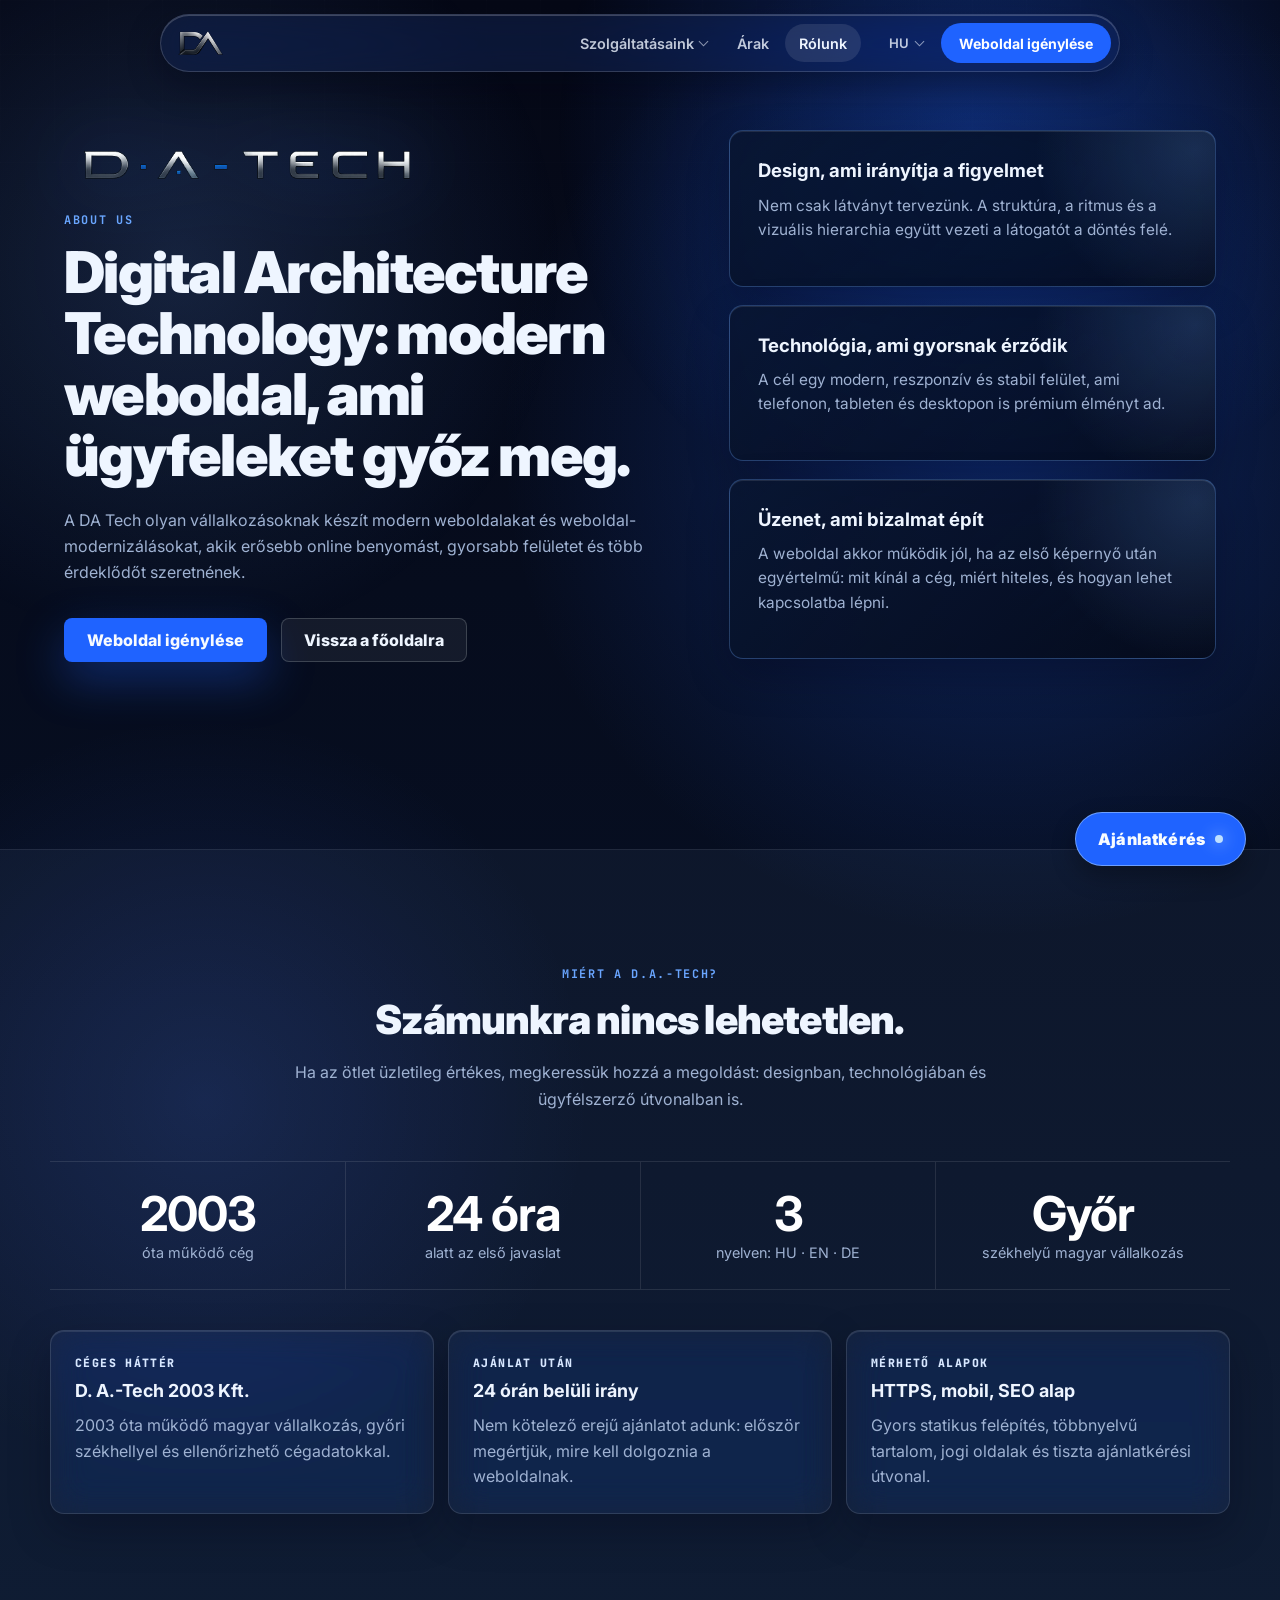
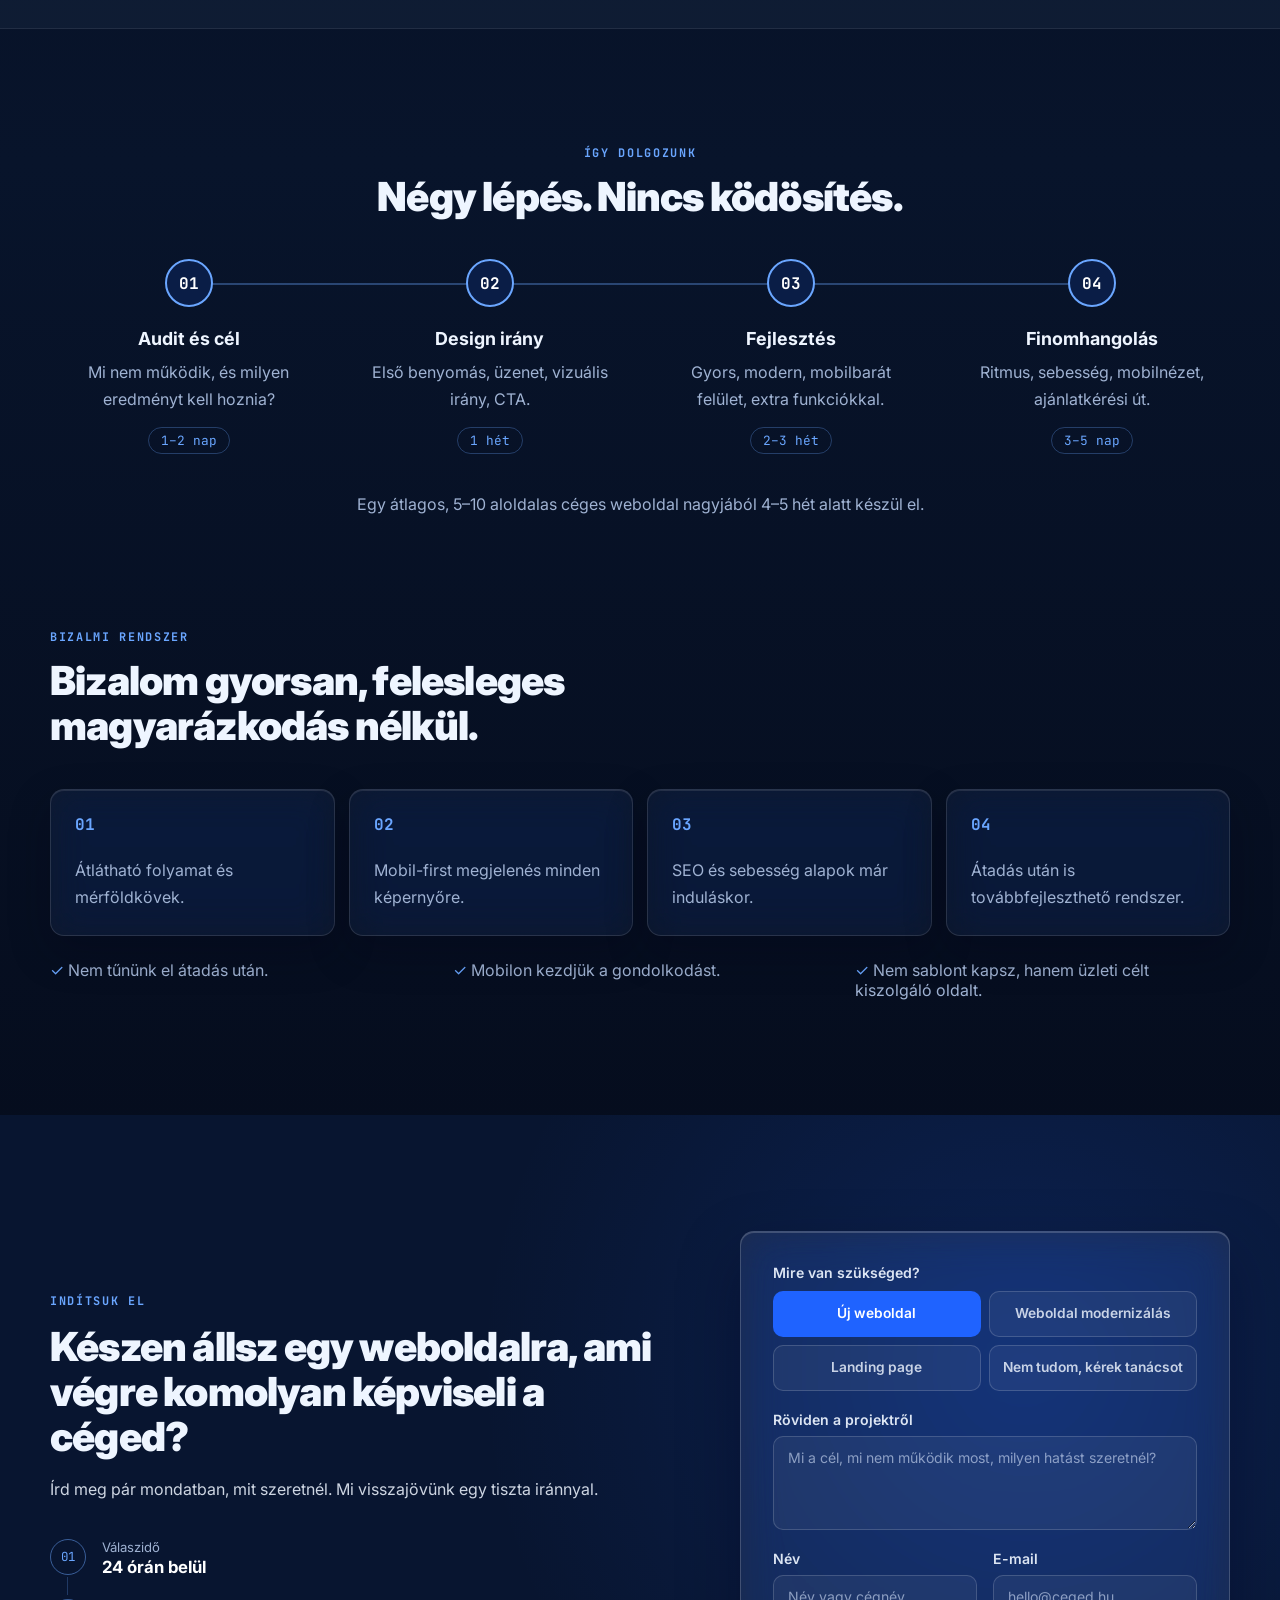
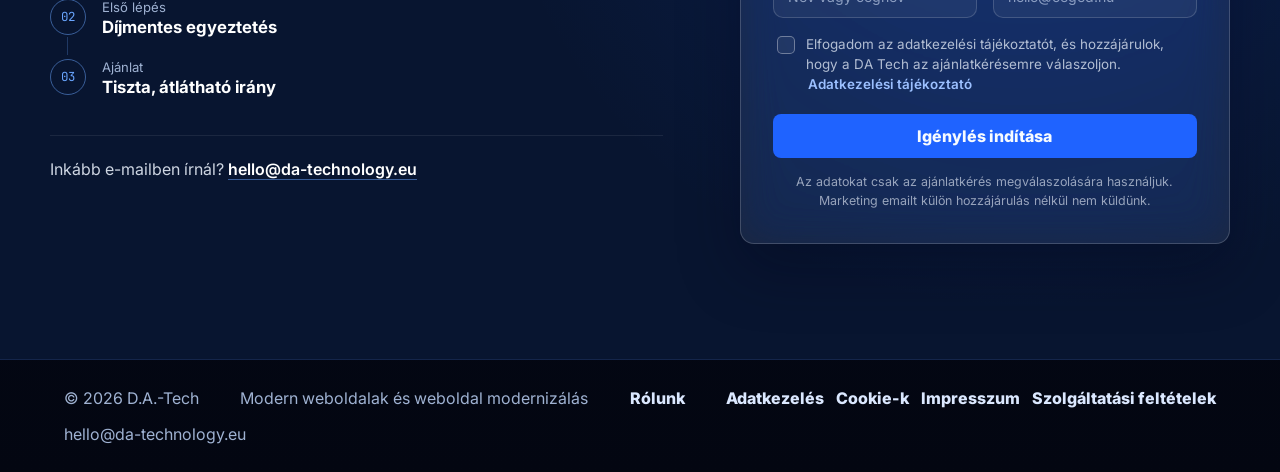
==== commit 77a2f85d: "Redesign site layout and visuals Glassy cards and varied section layouts, full-bleed dark contact pa" ====
--- a/about.html
+++ b/about.html
@@ -19,46 +19,49 @@
     <meta name="twitter:description" content="Ismerd meg a DA Tech szemleletet: modern weboldalak, weboldal modernizalas es konverziora hangolt online jelenlet.">
     <meta name="twitter:image" content="https://da-technology.eu/assets/da-tech-wordmark-wide.png">
     <meta name="theme-color" content="#050816">
-    <link rel="icon" type="image/png" sizes="256x256" href="assets/favicon-256.png?v=cinematic-intro-94">
-    <link rel="shortcut icon" type="image/png" href="assets/favicon-256.png?v=cinematic-intro-94">
-    <link rel="apple-touch-icon" href="assets/apple-touch-icon.png?v=cinematic-intro-94">
+    <link rel="icon" type="image/png" sizes="256x256" href="assets/favicon-256.png?v=redesign-23">
+    <link rel="shortcut icon" type="image/png" href="assets/favicon-256.png?v=redesign-23">
+    <link rel="apple-touch-icon" href="assets/apple-touch-icon.png?v=redesign-23">
     <link rel="preconnect" href="https://fonts.googleapis.com">
     <link rel="preconnect" href="https://fonts.gstatic.com" crossorigin>
     <link href="https://fonts.googleapis.com/css2?family=Inter:wght@400;500;600;700;800;900&family=JetBrains+Mono:wght@500;700&display=swap" rel="stylesheet">
-    <link rel="stylesheet" href="styles.css?v=cinematic-intro-94">
+    <link rel="stylesheet" href="styles.css?v=redesign-23">
   </head>
-  <body class="about-page">
+  <body class="about-page home-page">
     <div class="noise" aria-hidden="true"></div>
     <header class="site-header">
       <a class="brand" href="index.html?skipIntro=1" aria-label="DA Tech kezdőlap">
-        <img class="brand-logo" src="assets/da-tech-logo-nav.png" width="256" height="256" alt="DA Tech" fetchpriority="high" decoding="async">
+        <img class="brand-logo" src="assets/da-tech-logo-nav.png" width="186" height="104" alt="DA Tech" fetchpriority="high" decoding="async">
       </a>
+      <nav class="nav" aria-label="Fő navigáció">
+        <div class="nav-menu">
+          <button class="nav-menu-button" type="button" data-i18n="nav.methods">Szolgáltatásaink</button>
+          <div class="nav-dropdown">
+            <a href="weboldal-keszites.html" data-i18n="nav.methodBuild">Weboldalkészítés</a>
+            <a href="weboldal-modernizalas.html" data-i18n="nav.methodExtravagant">Weboldal-modernizálás</a>
+            <a href="extra-megoldasok.html" data-i18n="nav.methodProcess">Extravagáns megoldások</a>
+            <a href="audit.html" data-i18n="nav.audit">Weboldal értékelő</a>
+          </div>
+        </div>
+        <a href="prices.html" data-i18n="nav.prices">Árak</a>
+        <a href="about.html" data-i18n="nav.about">Rólunk</a>
+      </nav>
+      <div class="header-actions">
+        <div class="nav-menu lang-menu">
+          <button class="nav-menu-button lang-current" type="button" aria-label="Nyelv választás">HU</button>
+          <div class="nav-dropdown language-switcher">
+            <button class="lang-option active" type="button" data-lang="hu">HU</button>
+            <button class="lang-option" type="button" data-lang="en">EN</button>
+            <button class="lang-option" type="button" data-lang="de">DE</button>
+          </div>
+        </div>
+        <a class="nav-cta" href="contact.html" data-i18n="nav.cta">Ajánlatot kérek</a>
+      </div>
       <button class="mobile-menu-toggle" type="button" aria-label="Menü megnyitása" aria-expanded="false">
         <span></span>
         <span></span>
         <span></span>
       </button>
-      <nav class="nav" aria-label="Fő navigáció">
-        <a href="about.html" data-i18n="nav.about">Rólunk</a>
-        <a href="prices.html" data-i18n="nav.prices">Árak</a><a href="audit.html" data-i18n="nav.audit">Weboldal értékelő</a>
-        <div class="nav-menu">
-          <button class="nav-menu-button" type="button" data-i18n="nav.methods">Szolgáltatásaink</button>
-          <div class="nav-dropdown">
-            <a href="weboldal-keszites.html" data-i18n="nav.methodBuild">Weboldal készítés</a>
-            <a href="weboldal-modernizalas.html" data-i18n="nav.methodExtravagant">Weboldal modernizálás</a>
-            <a href="extra-megoldasok.html" data-i18n="nav.methodProcess">Extravagáns megoldások</a>
-          </div>
-        </div>
-        <a href="why-us.html" data-i18n="nav.why">Miért mi?</a>
-      </nav>
-      <div class="header-actions">
-        <a class="nav-cta" href="contact.html" data-i18n="nav.cta">Weboldal igénylése</a>
-        <div class="language-switcher" aria-label="Nyelv választás">
-          <button class="lang-option active" type="button" data-lang="hu">HU</button>
-          <button class="lang-option" type="button" data-lang="en">EN</button>
-          <button class="lang-option" type="button" data-lang="de">DE</button>
-        </div>
-      </div>
     </header>
 
     <main>
@@ -70,10 +73,9 @@
             <h1 id="about-title" data-i18n="about.title">Digital Architecture Technology: modern weboldal, ami ügyfeleket győz meg.</h1>
             <p class="about-lead" data-i18n="about.lead">
               A DA Tech olyan vállalkozásoknak készít modern weboldalakat és weboldal-modernizálásokat,
-              akik erősebb online benyomást, gyorsabb felületet és több érdeklődőt szeretnének.
             </p>
             <div class="about-actions">
-              <a class="button button-primary" href="contact.html" data-i18n="about.request">Weboldal igénylése</a>
+              <a class="button button-primary" href="#contact" data-i18n="about.request">Ajánlatot kérek</a>
               <a class="button button-secondary" href="index.html?skipIntro=1" data-i18n="about.back">Vissza a főoldalra</a>
             </div>
           </div>
@@ -93,11 +95,134 @@
           </div>
         </div>
       </section>
+      <section class="section proof" aria-labelledby="about-proof-title">
+        <div class="proof-copy">
+          <p class="eyebrow" data-i18n="proof.eyebrow">Miért a D.A.-Tech?</p>
+          <h2 id="about-proof-title" data-i18n="proof.title">Számunkra nincs lehetetlen.</h2>
+          <p data-i18n="proof.text">Ha az ötlet üzletileg megéri, megtaláljuk hozzá a megoldást: a designban, a technológiában és az ügyfélszerzésben is.</p>
+        </div>
+        <div class="proof-stats">
+          <div><strong>2003</strong><span data-i18n="proof.statYear">óta működő cég</span></div>
+          <div><strong data-i18n="proof.statHoursValue">24 óra</strong><span data-i18n="proof.statHours">alatt az első javaslat</span></div>
+          <div><strong>3</strong><span data-i18n="proof.statLang">nyelven: HU · EN · DE</span></div>
+          <div><strong>Győr</strong><span data-i18n="proof.statCity">székhelyű magyar vállalkozás</span></div>
+        </div>
+        <div class="credibility-grid">
+          <article>
+            <span data-i18n="trust.legalKicker">Céges háttér</span>
+            <strong>D. A.-Tech 2003 Kft.</strong>
+            <p data-i18n="trust.legalText">2003 óta működő magyar vállalkozás, győri székhellyel és ellenőrizhető cégadatokkal.</p>
+          </article>
+          <article>
+            <span data-i18n="trust.processKicker">Ajánlat után</span>
+            <strong data-i18n="trust.processTitle">Válasz 24 órán belül</strong>
+            <p data-i18n="trust.processText">Kötelezettség nélküli ajánlatot adunk: előbb megértjük, mit kell elérnie a weboldalnak.</p>
+          </article>
+          <article>
+            <span data-i18n="trust.techKicker">Mérhető alapok</span>
+            <strong data-i18n="trust.techTitle">HTTPS, mobil, SEO-alapok</strong>
+            <p data-i18n="trust.techText">Gyors statikus felépítés, többnyelvű tartalom, jogi oldalak és egyszerű ajánlatkérés.</p>
+          </article>
+        </div>
+      </section>
+      <section class="section process">
+        <div class="section-heading">
+          <p class="eyebrow" data-i18n="process.eyebrow">Így dolgozunk</p>
+          <h2 data-i18n="process.title">Négy lépés, mellébeszélés nélkül.</h2>
+        </div>
+        <div class="timeline">
+          <div class="timeline-item">
+            <span>01</span>
+            <h3 data-i18n="process.step1Title">Felmérés és cél</h3>
+            <p data-i18n="process.step1Text">Mi nem működik, és milyen eredményt kell hoznia?</p>
+            <em class="timeline-time" data-i18n="process.step1Time">1–2 nap</em>
+          </div>
+          <div class="timeline-item">
+            <span>02</span>
+            <h3 data-i18n="process.step2Title">Látványterv</h3>
+            <p data-i18n="process.step2Text">Első benyomás, üzenet, vizuális irány, gombok.</p>
+            <em class="timeline-time" data-i18n="process.step2Time">1 hét</em>
+          </div>
+          <div class="timeline-item">
+            <span>03</span>
+            <h3 data-i18n="process.step3Title">Fejlesztés</h3>
+            <p data-i18n="process.step3Text">Gyors, modern, mobilbarát oldal, extra funkciókkal.</p>
+            <em class="timeline-time" data-i18n="process.step3Time">2–3 hét</em>
+          </div>
+          <div class="timeline-item">
+            <span>04</span>
+            <h3 data-i18n="process.step4Title">Finomhangolás</h3>
+            <p data-i18n="process.step4Text">Ritmus, sebesség, mobilnézet, ajánlatkérés.</p>
+            <em class="timeline-time" data-i18n="process.step4Time">3–5 nap</em>
+          </div>
+        </div>
+        <p class="process-total" data-i18n="process.total">Egy átlagos, 5–10 aloldalas céges weboldal nagyjából 4–5 hét alatt készül el.</p>
+      </section>
+      <section class="section trust-system" aria-labelledby="trust-title">
+        <div class="section-heading"><p class="eyebrow" data-i18n="trust.eyebrow">Amire számíthatsz</p><h2 id="trust-title" data-i18n="trust.title">Bizalom, felesleges magyarázkodás nélkül.</h2></div>
+        <div class="trust-grid"><div><strong>01</strong><span data-i18n="trust.item1">Átlátható folyamat és mérföldkövek.</span></div><div><strong>02</strong><span data-i18n="trust.item2">Mobilra tervezett megjelenés minden képernyőn.</span></div><div><strong>03</strong><span data-i18n="trust.item3">SEO- és sebességalapok már az induláskor.</span></div><div><strong>04</strong><span data-i18n="trust.item4">Átadás után is továbbfejleszthető oldal.</span></div></div>
+        <div class="trust-note"><span data-i18n="trust.note1">Nem tűnünk el átadás után.</span><span data-i18n="trust.note2">A tervezést mobilon kezdjük.</span><span data-i18n="trust.note3">Nem sablont kapsz, hanem az üzleti céljaidat szolgáló oldalt.</span></div>
+      </section>
+      <section id="contact" class="section contact">
+        <div class="contact-copy">
+          <p class="eyebrow" data-i18n="contact.eyebrow">Kezdjük el</p>
+          <h2 data-i18n="contact.title">Készen állsz egy weboldalra, ami végre méltón képviseli a cégedet?</h2>
+          <p data-i18n="contact.text">Írd meg pár mondatban, mit szeretnél, és konkrét javaslattal jelentkezünk.</p>
+          <ol class="contact-steps">
+            <li><span data-i18n="contact.proofResponseLabel">Válaszidő</span><strong data-i18n="contact.proofResponseText">24 órán belül</strong></li>
+            <li><span data-i18n="contact.proofStartLabel">Első lépés</span><strong data-i18n="contact.proofStartText">Díjmentes egyeztetés</strong></li>
+            <li><span data-i18n="contact.proofOfferLabel">Ajánlat</span><strong data-i18n="contact.proofOfferText">Világos, átlátható javaslat</strong></li>
+          </ol>
+          <p class="contact-direct"><span data-i18n="contact.directLabel">Inkább e-mailben írnál?</span> <a href="mailto:hello@da-technology.eu">hello@da-technology.eu</a></p>
+        </div>
+        <form class="contact-form request-flow request-flow-direct">
+          <div class="flow-panel active">
+            <fieldset class="choice-chips">
+              <legend data-i18n="form.project">Mire van szükséged?</legend>
+              <label><input type="radio" name="project" value="Új weboldal" checked><span data-i18n="form.optionNew">Új weboldal</span></label>
+              <label><input type="radio" name="project" value="Weboldal modernizálás"><span data-i18n="form.optionModern">Weboldal-modernizálás</span></label>
+              <label><input type="radio" name="project" value="Landing page"><span data-i18n="form.optionLanding">Landing oldal</span></label>
+              <label><input type="radio" name="project" value="Nem tudom, kérek tanácsot"><span data-i18n="form.optionAdvice">Nem tudom, kérek tanácsot</span></label>
+            </fieldset>
+          </div>
+          <div class="flow-panel active">
+            <label>
+              <span data-i18n="form.message">Röviden a projektről</span>
+              <textarea name="message" rows="4" placeholder="Mi a cél, mi nem működik most, és mit szeretnél elérni?" data-i18n-placeholder="form.messagePlaceholder"></textarea>
+            </label>
+          </div>
+          <div class="flow-panel active">
+            <label>
+              <span data-i18n="form.name">Név</span>
+              <input type="text" name="name" placeholder="Név vagy cégnév" data-i18n-placeholder="form.namePlaceholder">
+            </label>
+            <label>
+              <span data-i18n="form.email">E-mail</span>
+              <input type="email" name="email" placeholder="hello@ceged.hu" data-i18n-placeholder="form.emailPlaceholder">
+            </label>
+            <label class="consent-check">
+              <input type="checkbox" name="privacyConsent">
+              <span>
+                <span data-i18n="form.privacyConsent">Elfogadom az adatkezelési tájékoztatót, és hozzájárulok, hogy a DA Tech az ajánlatkérésemre válaszoljon.</span>
+                <a href="privacy.html" data-i18n="form.privacyLink">Adatkezelési tájékoztató</a>
+              </span>
+            </label>
+          </div>
+          <p class="form-status" id="formStatus" aria-live="polite"></p>
+          <div class="flow-actions">
+            <button class="button button-primary" type="button" id="flowNext" data-i18n="flow.send">Ajánlatkérés elküldése</button>
+          </div>
+          <p class="legal-microcopy" data-i18n="form.privacyMicrocopy">Az adatokat csak az ajánlatkérés megválaszolására használjuk. Marketing e-mailt külön hozzájárulás nélkül nem küldünk.</p>
+        </form>
+      </section>
     </main>
 
     <footer class="footer">
       <span>© 2026 D.A.-Tech</span>
       <span data-i18n="footer.tagline">Modern weboldalak és weboldal modernizálás</span>
+      <nav class="footer-links" aria-label="Oldalak">
+        <a href="about.html" data-i18n="nav.about">Rólunk</a>
+      </nav>
       <nav class="footer-links" aria-label="Jogi linkek">
         <a href="privacy.html" data-i18n="footer.privacy">Adatkezelés</a>
         <a href="cookies.html" data-i18n="footer.cookies">Cookie-k</a>
@@ -107,6 +232,6 @@
       <span>hello@da-technology.eu</span>
     </footer>
 
-    <script src="script.js?v=cinematic-intro-94" defer></script>
+    <script src="script.js?v=redesign-23" defer></script>
   </body>
 </html>
--- a/styles.css
+++ b/styles.css
@@ -85,22 +85,6 @@
   mask-image: linear-gradient(to bottom, black, transparent 85%);
 }
 
-.site-header {
-  position: fixed;
-  top: 0;
-  left: 0;
-  right: 0;
-  z-index: 20;
-  display: grid;
-  grid-template-columns: auto minmax(0, 1fr) auto;
-  gap: 24px;
-  align-items: center;
-  padding: 14px clamp(18px, 4vw, 48px);
-  border-bottom: 1px solid var(--line);
-  background: rgba(5, 8, 22, 0.76);
-  backdrop-filter: blur(20px);
-}
-
 .pre-index-intro {
   position: fixed;
   inset: 0;
@@ -146,233 +130,6 @@
   animation: introEnergyBloom 5s ease forwards;
 }
 
-.brand {
-  display: inline-flex;
-  align-items: center;
-  min-width: 124px;
-  font-weight: 900;
-  letter-spacing: 0;
-}
-
-.brand-logo {
-  display: block;
-  width: 118px;
-  height: 66px;
-  object-fit: contain;
-  object-position: center;
-  mix-blend-mode: luminosity;
-  opacity: 0.94;
-  filter: contrast(1.16) brightness(1.08) drop-shadow(0 0 18px rgba(31, 99, 255, 0.34));
-}
-
-.mobile-menu-toggle {
-  display: none;
-  position: relative;
-  width: 54px;
-  height: 54px;
-  align-items: center;
-  justify-content: center;
-  gap: 4px;
-  flex-direction: column;
-  overflow: hidden;
-  border: 1px solid rgba(106, 166, 255, 0.58);
-  border-radius: 14px;
-  color: #eef5ff;
-  background:
-    radial-gradient(circle at 28% 20%, rgba(255, 255, 255, 0.2), transparent 1.2rem),
-    linear-gradient(135deg, rgba(10, 22, 58, 0.96), rgba(31, 99, 255, 0.36));
-  box-shadow:
-    inset 0 0 0 1px rgba(255, 255, 255, 0.08),
-    0 0 24px rgba(31, 99, 255, 0.28);
-  cursor: pointer;
-}
-
-.mobile-menu-toggle::before {
-  content: "";
-  position: absolute;
-  inset: 8px;
-  border: 1px solid rgba(238, 245, 255, 0.12);
-  border-radius: 10px;
-}
-
-.mobile-menu-toggle::after {
-  content: "";
-  position: absolute;
-  width: 72px;
-  height: 18px;
-  background: linear-gradient(90deg, transparent, rgba(106, 166, 255, 0.34), transparent);
-  transform: rotate(-34deg) translateY(-18px);
-  transition: transform 240ms ease;
-}
-
-.mobile-menu-toggle:hover::after,
-.site-header.is-menu-open .mobile-menu-toggle::after {
-  transform: rotate(-34deg) translateY(20px);
-}
-
-.mobile-menu-toggle span {
-  position: relative;
-  z-index: 1;
-  display: block;
-  width: 24px;
-  height: 2px;
-  border-radius: 999px;
-  background: linear-gradient(90deg, #eef5ff, #6aa6ff);
-  box-shadow: 0 0 10px rgba(106, 166, 255, 0.56);
-  transition: width 180ms ease, transform 180ms ease, opacity 180ms ease;
-}
-
-.mobile-menu-toggle span:nth-child(2) {
-  width: 16px;
-  margin-left: 8px;
-}
-
-.site-header.is-menu-open .mobile-menu-toggle span:nth-child(1) {
-  transform: translateY(7px) rotate(45deg);
-}
-
-.site-header.is-menu-open .mobile-menu-toggle span:nth-child(2) {
-  opacity: 0;
-}
-
-.site-header.is-menu-open .mobile-menu-toggle span:nth-child(3) {
-  transform: translateY(-7px) rotate(-45deg);
-}
-
-.nav {
-  justify-self: center;
-  display: flex;
-  align-items: center;
-  gap: clamp(12px, 2.2vw, 28px);
-  color: var(--muted);
-  font-size: 0.92rem;
-  font-weight: 700;
-}
-
-.nav a,
-.nav-menu-button {
-  transition: color 180ms ease;
-}
-
-.nav a:hover,
-.nav-menu-button:hover {
-  color: var(--text);
-}
-
-.nav-menu {
-  position: relative;
-  padding: 10px 0;
-  margin: -10px 0;
-}
-
-.nav-menu::after {
-  content: "";
-  position: absolute;
-  left: -26px;
-  right: -26px;
-  top: 100%;
-  height: 22px;
-}
-
-.nav-menu-button {
-  border: 0;
-  padding: 0;
-  color: inherit;
-  background: transparent;
-  font: inherit;
-  cursor: pointer;
-}
-
-.nav-menu-button::after {
-  content: "";
-  display: inline-block;
-  width: 6px;
-  height: 6px;
-  margin-left: 8px;
-  border-right: 1px solid currentColor;
-  border-bottom: 1px solid currentColor;
-  transform: translateY(-2px) rotate(45deg);
-}
-
-.nav-dropdown {
-  position: absolute;
-  left: 0;
-  top: 100%;
-  z-index: 30;
-  display: grid;
-  min-width: 250px;
-  margin-top: 10px;
-  padding: 10px;
-  border: 1px solid rgba(106, 166, 255, 0.26);
-  border-radius: var(--radius);
-  background: rgba(5, 10, 25, 0.96);
-  box-shadow: 0 18px 48px rgba(0, 0, 0, 0.34);
-  opacity: 0;
-  pointer-events: none;
-  transform: none;
-  transition: none;
-}
-
-.nav-dropdown a {
-  padding: 10px 12px;
-  border-radius: 5px;
-  white-space: nowrap;
-}
-
-.nav-dropdown a:hover {
-  background: rgba(31, 99, 255, 0.16);
-}
-
-.nav-menu.is-open .nav-dropdown {
-  opacity: 1;
-  pointer-events: auto;
-  transform: none;
-}
-
-.nav-menu.is-suppressed .nav-dropdown {
-  display: none;
-  opacity: 0;
-  pointer-events: none;
-}
-
-.header-actions {
-  display: flex;
-  justify-content: end;
-  align-items: center;
-  gap: 10px;
-  min-width: 0;
-}
-
-.language-switcher {
-  display: inline-flex;
-  align-items: center;
-  gap: 3px;
-  padding: 4px;
-  border: 1px solid rgba(106, 166, 255, 0.28);
-  border-radius: var(--radius);
-  background: rgba(5, 8, 22, 0.68);
-}
-
-.lang-option {
-  min-width: 34px;
-  height: 32px;
-  border: 0;
-  border-radius: 5px;
-  color: var(--muted);
-  background: transparent;
-  font-family: "JetBrains Mono", monospace;
-  font-size: 0.72rem;
-  font-weight: 800;
-  cursor: pointer;
-}
-
-.lang-option.active {
-  color: #f7fbff;
-  background: linear-gradient(135deg, rgba(31, 99, 255, 0.9), rgba(106, 166, 255, 0.74));
-  box-shadow: 0 0 18px rgba(31, 99, 255, 0.3);
-}
-
-.nav-cta,
 .button {
   display: inline-flex;
   min-height: 44px;
@@ -383,22 +140,13 @@
   transition: transform 180ms ease, border-color 180ms ease, box-shadow 180ms ease;
 }
 
-.nav-cta {
-  padding: 0 16px;
-  border: 1px solid rgba(106, 166, 255, 0.42);
-  color: var(--accent-hot);
-  background: rgba(31, 99, 255, 0.18);
-  white-space: nowrap;
-}
-
 .button {
   padding: 0 22px;
   border: 1px solid transparent;
   cursor: pointer;
 }
 
-.button:hover,
-.nav-cta:hover {
+.button:hover {
   transform: translateY(-2px);
 }
 
@@ -2667,24 +2415,6 @@
   grid-template-columns: 1fr;
 }
 
-.flow-summary {
-  display: grid;
-  gap: 6px;
-  padding: 16px;
-  border: 1px solid rgba(106, 166, 255, 0.24);
-  border-radius: var(--radius);
-  background: rgba(31, 99, 255, 0.12);
-}
-
-.flow-summary strong {
-  color: var(--text);
-}
-
-.flow-summary span {
-  color: var(--muted);
-  line-height: 1.6;
-}
-
 .form-status {
   min-height: 24px;
   margin: 0;
@@ -2999,10 +2729,6 @@
   background:
     radial-gradient(circle at 82% 8%, rgba(31, 99, 255, 0.18), transparent 30rem),
     var(--bg);
-}
-
-.pricing-page .site-header {
-  background: rgba(5, 10, 25, 0.88);
 }
 
 .pricing-hero {
@@ -3765,28 +3491,6 @@
 }
 
 @media (max-width: 1180px) {
-  .site-header {
-    gap: 16px;
-  }
-
-  .brand {
-    min-width: 106px;
-  }
-
-  .brand-logo {
-    width: 104px;
-    height: 60px;
-  }
-
-  .nav {
-    gap: 14px;
-    font-size: 0.84rem;
-  }
-
-  .nav-cta {
-    padding-inline: 12px;
-    font-size: 0.84rem;
-  }
 
   .showcase-grid {
     grid-template-columns: repeat(2, 1fr);
@@ -3813,139 +3517,6 @@
 }
 
 @media (max-width: 980px) {
-  .site-header {
-    grid-template-columns: auto auto;
-    gap: 12px;
-    justify-content: space-between;
-    padding: 10px 16px;
-    align-items: start;
-  }
-
-  .mobile-menu-toggle {
-    display: inline-flex;
-    justify-self: end;
-  }
-
-  .nav {
-    grid-column: 1 / -1;
-    position: static;
-    z-index: 19;
-    display: grid;
-    gap: 8px;
-    width: 100%;
-    max-height: 0;
-    overflow-y: auto;
-    padding: 0 14px;
-    border: 1px solid rgba(106, 166, 255, 0.28);
-    border-radius: 10px;
-    background:
-      radial-gradient(circle at 100% 0%, rgba(31, 99, 255, 0.24), transparent 14rem),
-      rgba(5, 10, 25, 0.98);
-    box-shadow: 0 24px 80px rgba(0, 0, 0, 0.46);
-    opacity: 0;
-    pointer-events: none;
-    transform: translateY(-8px);
-    transition: max-height 220ms ease, padding 220ms ease, opacity 180ms ease, transform 180ms ease;
-  }
-
-  .site-header.is-menu-open .nav {
-    max-height: calc(100vh - 178px);
-    padding: 14px;
-    opacity: 1;
-    pointer-events: auto;
-    transform: translateY(0);
-  }
-
-  .nav a,
-  .nav-menu-button {
-    display: flex;
-    width: 100%;
-    min-height: 46px;
-    align-items: center;
-    justify-content: space-between;
-    padding: 0 12px;
-    border: 1px solid rgba(238, 245, 255, 0.08);
-    border-radius: 8px;
-    color: #eef5ff;
-    background: rgba(238, 245, 255, 0.04);
-  }
-
-  .nav-menu {
-    display: grid;
-    gap: 8px;
-    margin: 0;
-    padding: 0;
-  }
-
-  .nav-menu::after {
-    display: none;
-  }
-
-  .nav-dropdown {
-    position: static;
-    display: none;
-    gap: 6px;
-    min-width: 0;
-    max-height: none;
-    overflow: visible;
-    padding: 0 0 0 12px;
-    border: 0;
-    background: transparent;
-    box-shadow: none;
-    opacity: 1;
-    pointer-events: auto;
-    transform: none;
-    transition: none;
-  }
-
-  .nav-menu.is-open .nav-dropdown {
-    display: grid;
-  }
-
-  .nav-dropdown a {
-    min-height: 40px;
-    color: var(--muted);
-    white-space: normal;
-    background: rgba(31, 99, 255, 0.08);
-  }
-
-  .header-actions {
-    grid-column: 1 / -1;
-    position: static;
-    z-index: 20;
-    display: grid;
-    grid-template-columns: 1fr;
-    gap: 10px;
-    width: 100%;
-    max-height: 0;
-    overflow: hidden;
-    padding: 0 14px;
-    opacity: 0;
-    pointer-events: none;
-    transform: translateY(-8px);
-    transition: max-height 220ms ease, padding 220ms ease, opacity 180ms ease, transform 180ms ease;
-  }
-
-  .site-header.is-menu-open .header-actions {
-    max-height: 160px;
-    padding: 0 14px 14px;
-    opacity: 1;
-    pointer-events: auto;
-    transform: translateY(0);
-  }
-
-  .header-actions .nav-cta,
-  .language-switcher {
-    width: 100%;
-  }
-
-  .language-switcher {
-    justify-content: center;
-  }
-
-  .lang-option {
-    flex: 1;
-  }
 
   .hero {
     padding-top: 112px;
@@ -4065,48 +3636,6 @@
 }
 
 @media (max-width: 640px) {
-  .site-header {
-    grid-template-columns: auto auto;
-    gap: 10px;
-    padding: 10px 12px;
-  }
-
-  .brand {
-    min-width: 88px;
-  }
-
-  .brand-logo {
-    width: 88px;
-    height: 54px;
-  }
-
-  .header-actions {
-    gap: 8px;
-  }
-
-  .nav {
-    font-size: 0.78rem;
-  }
-
-  .nav-dropdown {
-    gap: 16px;
-  }
-
-  .language-switcher {
-    padding: 3px;
-  }
-
-  .lang-option {
-    min-width: 29px;
-    height: 29px;
-    font-size: 0.64rem;
-  }
-
-  .nav-cta {
-    min-height: 36px;
-    padding: 0 10px;
-    font-size: 0.72rem;
-  }
 
   .pricing-page {
     background: var(--bg);
@@ -4415,36 +3944,6 @@
 }
 
 @media (max-width: 520px) {
-  .site-header {
-    grid-template-columns: auto auto;
-    justify-items: stretch;
-  }
-
-  .brand {
-    min-width: 0;
-  }
-
-  .brand-logo {
-    width: 92px;
-    height: 50px;
-  }
-
-  .header-actions {
-    width: 100%;
-    justify-content: stretch;
-    order: initial;
-  }
-
-  .nav {
-    order: initial;
-    width: 100%;
-    padding: 12px;
-  }
-
-  .nav-cta {
-    max-width: 210px;
-    justify-self: center;
-  }
 
   .hero {
     padding-top: 112px;
@@ -4562,19 +4061,6 @@
 }
 
 @media (max-width: 380px) {
-  .header-actions {
-    gap: 8px;
-  }
-
-  .language-switcher {
-    order: initial;
-  }
-
-  .nav-cta {
-    order: 1;
-    flex-basis: 100%;
-    max-width: none;
-  }
 
   .hero {
     padding-top: 212px;
@@ -4582,10 +4068,6 @@
 
   .about-hero {
     padding-top: 220px;
-  }
-
-  .lang-option {
-    min-width: 28px;
   }
 
   .metric-grid {
@@ -4619,43 +4101,6 @@
 }
 
 @media (orientation: landscape) and (max-height: 560px) and (max-width: 980px) {
-  .site-header {
-    grid-template-columns: auto auto;
-    gap: 10px;
-    padding: 7px 12px;
-  }
-
-  .brand-logo {
-    width: 72px;
-    height: 42px;
-  }
-
-  .nav {
-    grid-column: 1 / -1;
-    order: initial;
-    font-size: 0.68rem;
-    gap: 8px;
-  }
-
-  .header-actions {
-    order: initial;
-  }
-
-  .language-switcher {
-    padding: 2px;
-  }
-
-  .lang-option {
-    min-width: 26px;
-    height: 26px;
-    font-size: 0.58rem;
-  }
-
-  .nav-cta {
-    min-height: 32px;
-    padding-inline: 8px;
-    font-size: 0.62rem;
-  }
 
   .hero {
     grid-template-columns: minmax(0, 1fr) minmax(240px, 320px);
@@ -4973,22 +4418,6 @@
 }
 
 @media (max-width: 520px) {
-  .site-header {
-    top: 8px;
-    right: 8px;
-    left: 8px;
-    width: auto;
-  }
-
-  .mobile-menu-toggle {
-    width: 48px;
-    height: 48px;
-    border-radius: 12px;
-  }
-
-  .site-header.is-menu-open .nav {
-    max-height: calc(100vh - 158px);
-  }
 
   .hero {
     padding-top: 112px;
@@ -5043,14 +4472,6 @@
 }
 
 @media (max-width: 380px) {
-  .brand {
-    min-width: 78px;
-  }
-
-  .brand-logo {
-    width: 78px;
-    height: 48px;
-  }
 
   .hero {
     padding-top: 104px;
@@ -5227,132 +4648,6 @@
 
   body {
     font-size: 15px;
-  }
-
-  .site-header {
-    top: 8px !important;
-    right: 8px !important;
-    left: 8px !important;
-    display: grid !important;
-    grid-template-columns: minmax(0, 1fr) auto !important;
-    gap: 8px !important;
-    width: auto !important;
-    max-width: calc(100vw - 16px) !important;
-    max-height: calc(100svh - 16px);
-    align-items: center !important;
-    padding: 8px !important;
-    border-radius: 12px !important;
-    overflow: visible;
-  }
-
-  .site-header.is-menu-open {
-    overflow-y: auto;
-    overscroll-behavior: contain;
-  }
-
-  .brand {
-    min-width: 0 !important;
-    max-width: 128px;
-  }
-
-  .brand-logo {
-    width: 96px !important;
-    height: 54px !important;
-    object-fit: contain;
-  }
-
-  .mobile-menu-toggle {
-    display: inline-flex !important;
-    width: 46px !important;
-    height: 46px !important;
-    border-radius: 12px !important;
-  }
-
-  .mobile-menu-toggle span {
-    width: 20px;
-  }
-
-  .nav {
-    grid-column: 1 / -1 !important;
-    width: 100% !important;
-    max-height: 0 !important;
-    gap: 7px !important;
-    overflow: hidden !important;
-    padding: 0 10px !important;
-    border-radius: 10px !important;
-  }
-
-  .site-header.is-menu-open .nav {
-    max-height: calc(100svh - 176px) !important;
-    overflow-y: auto !important;
-    padding: 10px !important;
-  }
-
-  .nav a,
-  .nav-menu-button {
-    min-height: 44px !important;
-    padding: 0 12px !important;
-    font-size: 0.82rem !important;
-    letter-spacing: 0.04em !important;
-    white-space: normal !important;
-  }
-
-  .nav-menu {
-    gap: 7px !important;
-  }
-
-  .nav-dropdown {
-    position: static !important;
-    min-width: 0 !important;
-    width: 100% !important;
-    padding: 0 !important;
-  }
-
-  .nav-menu.is-open .nav-dropdown {
-    display: grid !important;
-    gap: 7px !important;
-  }
-
-  .nav-dropdown a {
-    min-height: 42px !important;
-    padding-left: 18px !important;
-  }
-
-  .header-actions {
-    grid-column: 1 / -1 !important;
-    width: 100% !important;
-    max-height: 0 !important;
-    gap: 8px !important;
-    overflow: hidden !important;
-    padding: 0 10px !important;
-  }
-
-  .site-header.is-menu-open .header-actions {
-    max-height: 132px !important;
-    padding: 0 10px 10px !important;
-  }
-
-  .header-actions .nav-cta,
-  .language-switcher {
-    width: 100% !important;
-    max-width: none !important;
-  }
-
-  .nav-cta {
-    min-height: 42px !important;
-    justify-content: center !important;
-  }
-
-  .language-switcher {
-    display: grid !important;
-    grid-template-columns: repeat(3, minmax(0, 1fr)) !important;
-    padding: 3px !important;
-  }
-
-  .lang-option {
-    width: auto !important;
-    min-width: 0 !important;
-    height: 34px !important;
   }
 
   .hero,
@@ -5513,15 +4808,14 @@
     width: 100% !important;
     min-width: 0 !important;
     padding: 18px !important;
-    border-radius: 8px !important;
   }
 
   .service-card h3,
   .package-card h3,
   .about-card h3,
   .contact-copy h3 {
-    font-size: clamp(1.65rem, 7.5vw, 2.25rem) !important;
-    line-height: 1.08 !important;
+    font-size: clamp(1.65rem, 7.5vw, 2.25rem);
+    line-height: 1.08;
   }
 
   .audit-form-row,
@@ -5660,22 +4954,6 @@
 }
 
 @media (max-width: 420px) {
-  .site-header {
-    top: 6px !important;
-    right: 6px !important;
-    left: 6px !important;
-    max-width: calc(100vw - 12px) !important;
-  }
-
-  .brand-logo {
-    width: 82px !important;
-    height: 48px !important;
-  }
-
-  .mobile-menu-toggle {
-    width: 42px !important;
-    height: 42px !important;
-  }
 
   .hero,
   .pricing-hero,
@@ -5706,7 +4984,7 @@
   .audit-shell,
   .about-shell,
   .legal-content {
-    width: min(100% - 20px, var(--max)) !important;
+    width: min(100% - 32px, var(--max)) !important;
   }
 }
 
@@ -5854,7 +5132,7 @@
 .hero::before {
   content: "";
   position: absolute;
-  top: 89px;
+  top: 0;
   bottom: 0;
   left: 50%;
   z-index: -4;
@@ -6003,16 +5281,11 @@
   box-shadow: 0 0 30px rgba(31, 99, 255, 0.28);
 }
 
-.flow-summary,
 .legal-microcopy,
 .form-status {
   border-radius: 8px;
 }
 
-.flow-summary {
-  border: 1px solid rgba(106, 166, 255, 0.28);
-  background: rgba(31, 99, 255, 0.1);
-}
 
 .audit-lab.audit-empty .audit-input-panel {
   max-width: 760px;
@@ -6078,6 +5351,9 @@
   .service-page-hero,
   .audit-page-hero,
   .standalone-contact,
+  .standalone-proof,
+  .pricing-sheet,
+  .services-featured:first-child,
   .legal-page {
     padding-top: 98px !important;
     padding-bottom: 38px !important;
@@ -6144,18 +5420,7 @@
   font-weight: 760;
 }
 
-.contact-page .contact-form {
-  border-color: rgba(7, 18, 37, 0.16);
-  color: #071225;
-  background:
-    radial-gradient(circle at 100% 0%, rgba(31, 99, 255, 0.15), transparent 15rem),
-    linear-gradient(180deg, rgba(255, 255, 255, 0.94), rgba(232, 241, 255, 0.9));
-  box-shadow:
-    0 32px 90px rgba(2, 7, 19, 0.28),
-    inset 0 0 0 1px rgba(255, 255, 255, 0.72);
-}
-
-.home-page #contact {
+main > #contact {
   position: relative;
   overflow: hidden;
   width: min(var(--max), calc(100% - 36px));
@@ -6171,88 +5436,11 @@
   border-bottom: 1px solid rgba(106, 166, 255, 0.18);
 }
 
-.home-page #contact .contact-copy,
-.home-page #contact .contact-form {
+main > #contact .contact-copy,
+main > #contact .contact-form {
   width: min(100%, 100%);
 }
 
-.home-page #contact .contact-form {
-  border-color: rgba(7, 18, 37, 0.16);
-  color: #071225;
-  background:
-    radial-gradient(circle at 100% 0%, rgba(31, 99, 255, 0.15), transparent 15rem),
-    linear-gradient(180deg, rgba(255, 255, 255, 0.94), rgba(232, 241, 255, 0.9));
-  box-shadow:
-    0 32px 90px rgba(2, 7, 19, 0.28),
-    inset 0 0 0 1px rgba(255, 255, 255, 0.72);
-}
-
-.contact-page .contact-form label,
-.home-page #contact .flow-summary strong,
-.home-page #contact .contact-form label,
-.contact-page .flow-summary strong {
-  color: #071225;
-}
-
-.contact-page .contact-form input,
-.contact-page .contact-form select,
-.contact-page .contact-form textarea,
-.home-page #contact .contact-form input,
-.home-page #contact .contact-form select,
-.home-page #contact .contact-form textarea {
-  border-color: rgba(31, 99, 255, 0.2);
-  color: #071225;
-  background: rgba(255, 255, 255, 0.86);
-  box-shadow: inset 0 1px 0 rgba(255, 255, 255, 0.9);
-}
-
-.contact-page .contact-form input::placeholder,
-.contact-page .contact-form textarea::placeholder,
-.home-page #contact .contact-form input::placeholder,
-.home-page #contact .contact-form textarea::placeholder {
-  color: rgba(49, 66, 86, 0.58);
-}
-
-.contact-page .flow-steps button {
-  border-color: rgba(31, 99, 255, 0.2);
-  color: #1f4e92;
-  background: rgba(255, 255, 255, 0.72);
-}
-
-.contact-page .flow-steps button.active {
-  color: #ffffff;
-  background: linear-gradient(135deg, #0f5cd6, #1f63ff 58%, #6aa6ff);
-  box-shadow: 0 16px 42px rgba(31, 99, 255, 0.28);
-}
-
-.contact-page .flow-summary {
-  border-color: rgba(31, 99, 255, 0.22);
-  background: linear-gradient(135deg, rgba(31, 99, 255, 0.1), rgba(106, 166, 255, 0.16));
-}
-
-.home-page #contact .flow-summary {
-  border-color: rgba(31, 99, 255, 0.22);
-  background: linear-gradient(135deg, rgba(31, 99, 255, 0.1), rgba(106, 166, 255, 0.16));
-}
-
-.contact-page .flow-summary span,
-.contact-page .legal-microcopy,
-.contact-page .consent-check,
-.home-page #contact .flow-summary span,
-.home-page #contact .legal-microcopy,
-.home-page #contact .consent-check {
-  color: #314256;
-}
-
-.contact-page .flow-actions .button-primary {
-  background: linear-gradient(135deg, #0f5cd6, #1f63ff 56%, #6aa6ff);
-  box-shadow: 0 20px 52px rgba(31, 99, 255, 0.34);
-}
-
-.home-page #contact .flow-actions .button-primary {
-  background: linear-gradient(135deg, #0f5cd6, #1f63ff 56%, #6aa6ff);
-  box-shadow: 0 20px 52px rgba(31, 99, 255, 0.34);
-}
 
 .credibility-grid {
   display: grid;
@@ -6406,7 +5594,7 @@
   line-height: 1.55;
 }
 
-.home-page #contact .contact-trust-panel {
+main > #contact .contact-trust-panel {
   border-color: rgba(106, 166, 255, 0.28);
   background:
     radial-gradient(circle at 100% 0%, rgba(106, 166, 255, 0.16), transparent 12rem),
@@ -6547,3 +5735,1487 @@
   }
 
 }
+
+/* ==========================================================================
+   Site header — floating capsule (single source of truth)
+   ========================================================================== */
+
+.site-header {
+  position: fixed;
+  top: 14px;
+  left: 50%;
+  z-index: 40;
+  display: flex;
+  align-items: center;
+  gap: 8px;
+  width: min(960px, calc(100% - 32px));
+  min-height: 56px;
+  padding: 8px 8px 8px 16px;
+  border: 1px solid rgba(255, 255, 255, 0.16);
+  border-radius: 999px;
+  background:
+    linear-gradient(180deg, rgba(255, 255, 255, 0.12), rgba(255, 255, 255, 0.04)),
+    rgba(14, 28, 62, 0.38);
+  box-shadow:
+    inset 0 1px 0 rgba(255, 255, 255, 0.2),
+    0 12px 32px rgba(0, 4, 20, 0.38);
+  backdrop-filter: blur(22px) saturate(180%);
+  -webkit-backdrop-filter: blur(22px) saturate(180%);
+  transform: translateX(-50%);
+}
+
+.site-header .brand {
+  display: inline-flex;
+  flex: 0 0 auto;
+  align-items: center;
+  margin-right: auto;
+}
+
+.site-header .brand-logo {
+  display: block;
+  width: auto;
+  height: 26px;
+}
+
+.site-header .nav {
+  display: flex;
+  align-items: center;
+  gap: 2px;
+}
+
+.site-header .nav > a,
+.site-header .nav-menu-button {
+  display: inline-flex;
+  align-items: center;
+  gap: 6px;
+  min-height: 38px;
+  padding: 0 14px;
+  border: 0;
+  border-radius: 999px;
+  background: transparent;
+  color: rgba(238, 245, 255, 0.8);
+  font: inherit;
+  font-size: 0.9rem;
+  font-weight: 600;
+  white-space: nowrap;
+  cursor: pointer;
+  transition: color 0.2s ease, background-color 0.2s ease;
+}
+
+.site-header .nav > a:hover,
+.site-header .nav-menu-button:hover,
+.site-header .nav-menu.is-open > .nav-menu-button,
+.site-header .nav > a[aria-current="page"],
+.site-header .nav-menu.has-current > .nav-menu-button {
+  background: rgba(255, 255, 255, 0.1);
+  color: var(--text);
+}
+
+.site-header .nav-menu {
+  position: relative;
+}
+
+.site-header .nav-menu-button::after {
+  content: "";
+  width: 6px;
+  height: 6px;
+  margin-top: -3px;
+  border-right: 1.5px solid currentColor;
+  border-bottom: 1.5px solid currentColor;
+  opacity: 0.7;
+  transform: rotate(45deg);
+  transition: transform 0.2s ease;
+}
+
+.site-header .nav-menu.is-open > .nav-menu-button::after {
+  margin-top: 3px;
+  transform: rotate(-135deg);
+}
+
+.site-header .nav-dropdown {
+  position: absolute;
+  top: calc(100% + 10px);
+  left: 0;
+  display: grid;
+  gap: 2px;
+  min-width: 220px;
+  padding: 6px;
+  border: 1px solid rgba(118, 160, 255, 0.16);
+  border-radius: 14px;
+  background: rgba(7, 12, 28, 0.96);
+  box-shadow: 0 18px 40px rgba(0, 0, 0, 0.4);
+  opacity: 0;
+  pointer-events: none;
+  transform: translateY(-4px);
+  transition: opacity 0.18s ease, transform 0.18s ease;
+}
+
+.site-header .nav-menu.is-open > .nav-dropdown {
+  opacity: 1;
+  pointer-events: auto;
+  transform: none;
+}
+
+.site-header .nav-menu.is-suppressed > .nav-dropdown {
+  display: none;
+}
+
+.site-header .nav-dropdown a,
+.site-header .lang-option {
+  display: block;
+  padding: 9px 12px;
+  border: 0;
+  border-radius: 9px;
+  background: transparent;
+  color: var(--muted);
+  font: inherit;
+  font-size: 0.9rem;
+  font-weight: 600;
+  text-align: left;
+  cursor: pointer;
+  transition: color 0.2s ease, background-color 0.2s ease;
+}
+
+.site-header .nav-dropdown a:hover,
+.site-header .nav-dropdown a[aria-current="page"],
+.site-header .lang-option:hover,
+.site-header .lang-option.active {
+  background: rgba(255, 255, 255, 0.06);
+  color: var(--text);
+}
+
+.site-header .header-actions {
+  display: flex;
+  align-items: center;
+  gap: 6px;
+  margin-left: 8px;
+}
+
+.site-header .lang-menu .nav-menu-button {
+  padding: 0 12px;
+  font-size: 0.82rem;
+  letter-spacing: 0.04em;
+}
+
+.site-header .lang-menu .nav-dropdown {
+  right: 0;
+  left: auto;
+  min-width: 76px;
+}
+
+.site-header .nav-cta {
+  display: inline-flex;
+  align-items: center;
+  justify-content: center;
+  min-height: 40px;
+  padding: 0 18px;
+  border-radius: 999px;
+  background: var(--accent);
+  color: #fff;
+  font-size: 0.88rem;
+  font-weight: 700;
+  white-space: nowrap;
+  transition: background-color 0.2s ease;
+}
+
+.site-header .nav-cta:hover {
+  background: #3a78ff;
+}
+
+.site-header :focus-visible {
+  outline: 2px solid var(--accent-strong);
+  outline-offset: 2px;
+}
+
+.mobile-menu-toggle {
+  display: none;
+}
+
+@media (max-width: 900px) {
+  .site-header {
+    flex-wrap: wrap;
+    top: 10px;
+    width: calc(100% - 24px);
+    min-height: 52px;
+    padding: 6px 6px 6px 14px;
+    border-radius: 26px;
+  }
+
+  .site-header .brand-logo {
+    height: 24px;
+  }
+
+  .mobile-menu-toggle {
+    display: inline-grid;
+    place-content: center;
+    gap: 5px;
+    width: 40px;
+    height: 40px;
+    padding: 0;
+    border: 0;
+    border-radius: 999px;
+    background: rgba(255, 255, 255, 0.06);
+    cursor: pointer;
+  }
+
+  .mobile-menu-toggle span {
+    display: block;
+    width: 18px;
+    height: 1.5px;
+    border-radius: 2px;
+    background: var(--text);
+    transition: transform 0.2s ease, opacity 0.2s ease;
+  }
+
+  .site-header.is-menu-open .mobile-menu-toggle span:nth-child(1) {
+    transform: translateY(6.5px) rotate(45deg);
+  }
+
+  .site-header.is-menu-open .mobile-menu-toggle span:nth-child(2) {
+    opacity: 0;
+  }
+
+  .site-header.is-menu-open .mobile-menu-toggle span:nth-child(3) {
+    transform: translateY(-6.5px) rotate(-45deg);
+  }
+
+  .site-header .nav,
+  .site-header .header-actions {
+    display: none;
+  }
+
+  .site-header.is-menu-open {
+    max-height: calc(100dvh - 20px);
+    overflow-y: auto;
+    background:
+      linear-gradient(180deg, rgba(255, 255, 255, 0.1), rgba(255, 255, 255, 0.03)),
+      rgba(8, 16, 38, 0.88);
+  }
+
+  .site-header.is-menu-open .nav {
+    display: grid;
+    order: 3;
+    width: 100%;
+    gap: 2px;
+    padding: 10px 2px 4px;
+    border-top: 1px solid rgba(118, 160, 255, 0.12);
+    margin-top: 6px;
+  }
+
+  .site-header.is-menu-open .nav > a,
+  .site-header.is-menu-open .nav-menu-button {
+    width: 100%;
+    min-height: 44px;
+    justify-content: space-between;
+    font-size: 1rem;
+  }
+
+  .site-header.is-menu-open .nav-dropdown {
+    position: static;
+    display: none;
+    min-width: 0;
+    margin: 2px 0 6px 10px;
+    padding: 0 0 0 8px;
+    border: 0;
+    border-left: 1px solid rgba(118, 160, 255, 0.16);
+    border-radius: 0;
+    background: none;
+    box-shadow: none;
+    opacity: 1;
+    pointer-events: auto;
+    transform: none;
+  }
+
+  .site-header.is-menu-open .nav-menu.is-open > .nav-dropdown {
+    display: grid;
+  }
+
+  .site-header.is-menu-open .header-actions {
+    display: flex;
+    order: 4;
+    justify-content: space-between;
+    width: 100%;
+    margin: 0;
+    padding: 6px 2px 4px;
+  }
+
+  .site-header.is-menu-open .lang-current {
+    display: none;
+  }
+
+  .site-header.is-menu-open .language-switcher {
+    position: static;
+    display: flex;
+    min-width: 0;
+    padding: 0;
+    border: 0;
+    background: none;
+    box-shadow: none;
+    opacity: 1;
+    pointer-events: auto;
+    transform: none;
+  }
+
+  .site-header.is-menu-open .nav-cta {
+    min-height: 44px;
+  }
+}
+
+/* ==========================================================================
+   Homepage design system — calmer hierarchy, one card style
+   ========================================================================== */
+
+:root {
+  --surface: rgba(10, 18, 38, 0.72);
+  --surface-line: rgba(118, 160, 255, 0.14);
+  --surface-radius: 14px;
+  --section-space: clamp(72px, 9vw, 120px);
+}
+
+/* Hero: same elements, clearer priority */
+.home-page .hero {
+  padding-top: clamp(112px, 12vw, 140px);
+}
+
+.home-page #heroCanvas {
+  opacity: 0.45;
+}
+
+.home-page .hero-glow {
+  opacity: 0.1;
+}
+
+.home-page .home-wordmark {
+  width: min(100%, 300px);
+  margin-bottom: 28px;
+  opacity: 0.9;
+  filter: contrast(1.15) brightness(1.1);
+}
+
+.home-page .home-slogan {
+  padding-bottom: 0;
+  color: var(--text);
+  background: none;
+  -webkit-text-fill-color: currentColor;
+  filter: none;
+  font-size: clamp(2.6rem, 5.2vw, 4.4rem);
+  line-height: 1.04;
+  letter-spacing: -0.03em;
+  text-shadow: none;
+}
+
+.home-page .home-slogan::after {
+  display: none;
+}
+
+.home-page .hero-lead {
+  max-width: 600px;
+  margin-top: 20px;
+  color: var(--muted);
+}
+
+.home-page .signal-row {
+  gap: 8px 20px;
+  margin-top: 32px;
+}
+
+.home-page .signal-row span {
+  padding: 0;
+  border: 0;
+  background: none;
+  font-size: 0.88rem;
+}
+
+.home-page .signal-row strong {
+  margin-right: 4px;
+  color: var(--text);
+}
+
+.home-page .hero-panel {
+  border-radius: var(--surface-radius);
+}
+
+/* Sections: one rhythm, left-aligned headings */
+.home-page main > .section {
+  margin-top: var(--section-space);
+  padding-top: 0;
+  padding-bottom: 0;
+}
+
+main > #contact {
+  margin-top: var(--section-space);
+}
+
+.home-page main > .section:last-child {
+  margin-bottom: var(--section-space);
+}
+
+.home-page .section-heading,
+.home-page .proof-copy,
+.home-page .contact-copy {
+  max-width: 720px;
+  margin-left: 0;
+  margin-right: 0;
+  text-align: left;
+}
+
+.home-page .section-heading {
+  margin-bottom: 40px;
+}
+
+.home-page main .eyebrow {
+  margin: 0 0 14px;
+  font-size: 0.74rem;
+  letter-spacing: 0.14em;
+  color: var(--accent-strong);
+}
+
+.home-page main .section h2 {
+  max-width: 24ch;
+  margin: 0;
+  font-size: clamp(1.9rem, 3.3vw, 2.5rem);
+  line-height: 1.12;
+  letter-spacing: -0.02em;
+  text-shadow: none;
+}
+
+/* Cards: one surface for every grid */
+.home-page .service-card,
+.home-page .case-card,
+.home-page .showcase-grid > article,
+.home-page .proof-item,
+.home-page .trust-grid > div,
+.home-page .credibility-grid > article,
+.home-page .package-grid > article,
+.home-page .audit-input-panel {
+  border: 1px solid rgba(255, 255, 255, 0.12);
+  border-radius: var(--surface-radius);
+  background: rgba(150, 185, 255, 0.06);
+  box-shadow:
+    inset 0 1px 0 rgba(255, 255, 255, 0.1),
+    0 16px 40px rgba(0, 4, 20, 0.28);
+  backdrop-filter: blur(18px) saturate(160%);
+}
+
+.home-page .package-grid > article.featured {
+  border-color: rgba(106, 166, 255, 0.42);
+}
+
+.home-page .service-card h3 {
+  font-size: clamp(1.3rem, 1.8vw, 1.5rem);
+  line-height: 1.2;
+}
+
+.home-page .service-card p {
+  color: var(--muted);
+  font-weight: 400;
+}
+
+.home-page .case-card h3,
+.home-page .showcase-grid h3,
+.home-page .timeline-item h3,
+.home-page .package-grid h3 {
+  font-size: 1.12rem;
+  line-height: 1.3;
+}
+
+.home-page .service-help {
+  margin-top: 28px;
+  padding: 0;
+  border: 0;
+}
+
+.home-page .service-help h3 {
+  font-size: 1.15rem;
+}
+
+.home-page .trust-note {
+  gap: 8px 28px;
+  margin: 24px 0;
+}
+
+.home-page .trust-note span {
+  padding: 0;
+  border: 0;
+  background: none;
+  color: var(--muted);
+}
+
+.home-page .trust-note span::before {
+  content: "✓ ";
+  color: var(--accent-strong);
+}
+
+.home-page .credibility-grid p {
+  color: var(--muted);
+  font-weight: 400;
+}
+
+.home-page .section-heading > p:not(.eyebrow),
+.home-page .proof-copy > p:not(.eyebrow),
+.home-page .contact-copy > p:not(.eyebrow) {
+  margin-top: 16px;
+  color: var(--muted);
+}
+
+.home-page main > .contact {
+  padding: clamp(28px, 5vw, 56px);
+}
+
+.home-page .contact {
+  border-color: var(--surface-line);
+  border-radius: var(--surface-radius);
+  box-shadow: none;
+}
+
+.floating-request-cta {
+  box-shadow: 0 10px 24px rgba(0, 0, 0, 0.3);
+}
+
+/* Full-bleed section bands — break the rhythm between content blocks */
+.home-page main > .case-studies,
+.home-page main > .proof,
+.home-page main > .audit-lab,
+main > #contact {
+  position: relative;
+  isolation: isolate;
+  padding-top: var(--section-space);
+  padding-bottom: var(--section-space);
+}
+
+.home-page main > .case-studies::before,
+.home-page main > .proof::before,
+.home-page main > .audit-lab::before,
+main > #contact::before {
+  content: "";
+  position: absolute;
+  inset: 0 calc(50% - 50vw);
+  z-index: -1;
+  pointer-events: none;
+}
+
+.home-page main > .case-studies::before,
+.home-page main > .audit-lab::before {
+  border-block: 1px solid rgba(118, 160, 255, 0.1);
+  background:
+    radial-gradient(circle at 85% 0%, rgba(31, 99, 255, 0.14), transparent 36rem),
+    #040914;
+}
+
+.home-page main > .proof::before {
+  border-block: 1px solid rgba(255, 255, 255, 0.08);
+  background: rgba(150, 185, 255, 0.05);
+}
+
+/* Proof: heading, credibility cards, check line — one "why us" block */
+.home-page main > .proof {
+  display: block;
+}
+
+.home-page main > .proof .credibility-grid {
+  margin-top: 40px;
+}
+
+.home-page main > .proof .trust-note {
+  margin-top: 24px;
+}
+
+.home-page main > .audit-lab + #contact {
+  margin-top: 0;
+}
+
+main > #contact {
+  overflow: visible;
+  margin-bottom: 0;
+  padding-right: 0;
+  padding-left: 0;
+  border: 0;
+  border-radius: 0;
+  background: none;
+}
+
+main > #contact::before {
+  background:
+    radial-gradient(circle at 80% 30%, rgba(31, 99, 255, 0.16), transparent 34rem),
+    #081530;
+}
+
+main > #contact .eyebrow {
+  color: var(--accent-strong);
+}
+
+main > #contact .contact-copy > p:not(.eyebrow) {
+  color: rgba(238, 245, 255, 0.86);
+}
+
+main > #contact .contact-trust-panel {
+  border-color: rgba(255, 255, 255, 0.22);
+  background: rgba(255, 255, 255, 0.08);
+}
+
+/* Service cards: detail link + direct request */
+.home-page .service-card {
+  display: flex;
+  flex-direction: column;
+}
+
+.home-page .service-card .service-link {
+  margin-top: auto;
+}
+
+.home-page .service-cta {
+  position: relative;
+  z-index: 1;
+  align-self: flex-start;
+  margin-top: 14px;
+  padding: 8px 16px;
+  border-radius: 999px;
+  color: #ffffff;
+  background: var(--accent);
+  font-size: 0.86rem;
+  font-weight: 700;
+  transition: background 0.2s ease;
+}
+
+.home-page .service-cta:hover {
+  background: var(--accent-strong);
+}
+
+/* Request form — dark glass, shared by the homepage band and the contact page */
+.contact-form {
+  gap: 20px;
+  padding: clamp(20px, 3vw, 32px);
+  border: 1px solid rgba(255, 255, 255, 0.18);
+  border-radius: 14px;
+  background:
+    linear-gradient(180deg, rgba(255, 255, 255, 0.1), rgba(255, 255, 255, 0.03)),
+    rgba(6, 14, 34, 0.55);
+  box-shadow:
+    inset 0 1px 0 rgba(255, 255, 255, 0.18),
+    0 24px 60px rgba(0, 6, 30, 0.35);
+  backdrop-filter: blur(20px) saturate(160%);
+  -webkit-backdrop-filter: blur(20px) saturate(160%);
+}
+
+.contact-form label,
+.contact-form legend {
+  color: rgba(238, 245, 255, 0.92);
+  font-size: 0.88rem;
+  font-weight: 600;
+}
+
+.contact-form input:not([type="radio"]):not([type="checkbox"]),
+.contact-form textarea {
+  border: 1px solid rgba(255, 255, 255, 0.16);
+  border-radius: 10px;
+  padding: 12px 14px;
+  color: var(--text);
+  background: rgba(255, 255, 255, 0.05);
+  box-shadow: none;
+  font-weight: 400;
+  transition: border-color 0.2s ease, box-shadow 0.2s ease, background 0.2s ease;
+}
+
+.contact-form input:not([type="radio"]):not([type="checkbox"]):focus,
+.contact-form textarea:focus {
+  border-color: rgba(140, 180, 255, 0.8);
+  background: rgba(255, 255, 255, 0.08);
+  box-shadow: 0 0 0 3px rgba(80, 140, 255, 0.25);
+}
+
+.contact-form textarea {
+  resize: vertical;
+}
+
+.contact-form .flow-panel:has(input[name="email"]) {
+  grid-template-columns: repeat(2, minmax(0, 1fr));
+}
+
+.contact-form .consent-check {
+  grid-column: 1 / -1;
+  color: rgba(238, 245, 255, 0.72);
+  font-size: 0.84rem;
+  font-weight: 400;
+}
+
+.contact-form .consent-check input {
+  appearance: none;
+  -webkit-appearance: none;
+  display: grid;
+  place-content: center;
+  width: 18px;
+  height: 18px;
+  padding: 0;
+  border: 1px solid rgba(255, 255, 255, 0.35);
+  border-radius: 5px;
+  background: rgba(255, 255, 255, 0.06);
+  box-shadow: none;
+  cursor: pointer;
+}
+
+.contact-form .consent-check input:checked {
+  border-color: var(--accent);
+  background: var(--accent);
+}
+
+.contact-form .consent-check input:checked::before {
+  content: "";
+  width: 9px;
+  height: 5px;
+  border: 2px solid #ffffff;
+  border-top: 0;
+  border-right: 0;
+  transform: translateY(-1px) rotate(-45deg);
+}
+
+.contact-form .consent-check input:focus-visible,
+.choice-chips input:focus-visible + span {
+  outline: 2px solid rgba(160, 200, 255, 0.9);
+  outline-offset: 2px;
+}
+
+.contact-form .consent-check a {
+  margin-left: 4px;
+  color: #9cc0ff;
+  font-weight: 600;
+}
+
+.choice-chips {
+  display: flex;
+  flex-wrap: wrap;
+  gap: 8px;
+  min-width: 0;
+  margin: 0;
+  padding: 0;
+  border: 0;
+}
+
+.choice-chips legend {
+  padding: 0 0 10px;
+}
+
+.contact-form .choice-chips label {
+  position: relative;
+  display: inline-flex;
+  cursor: pointer;
+}
+
+.contact-form .choice-chips input {
+  position: absolute;
+  inset: 0;
+  width: 100%;
+  height: 100%;
+  margin: 0;
+  padding: 0;
+  opacity: 0;
+  cursor: pointer;
+}
+
+.choice-chips span {
+  padding: 9px 14px;
+  border: 1px solid rgba(255, 255, 255, 0.16);
+  border-radius: 999px;
+  color: rgba(238, 245, 255, 0.82);
+  background: rgba(255, 255, 255, 0.05);
+  font-size: 0.86rem;
+  font-weight: 600;
+  transition: border-color 0.2s ease, background 0.2s ease, color 0.2s ease;
+}
+
+.choice-chips label:hover span {
+  border-color: rgba(255, 255, 255, 0.32);
+}
+
+.choice-chips input:checked + span {
+  border-color: transparent;
+  color: #ffffff;
+  background: var(--accent);
+}
+
+.contact-form .form-status:empty {
+  display: none;
+}
+
+.contact-form .legal-microcopy {
+  color: rgba(238, 245, 255, 0.6);
+  font-size: 0.78rem;
+}
+
+@media (max-width: 560px) {
+  .contact-form .flow-panel:has(input[name="email"]) {
+    grid-template-columns: 1fr;
+  }
+}
+
+/* Flat surfaces — no gradients on top of the gradient page background */
+.button-primary,
+.floating-request-cta {
+  background: var(--accent) !important;
+}
+
+.button-primary:hover,
+.floating-request-cta:hover {
+  background: #2f72ff !important;
+}
+
+.site-header {
+  background: rgba(20, 36, 76, 0.5) !important;
+}
+
+.home-page .service-card::before {
+  display: none;
+}
+
+.case-card::before {
+  background: rgba(106, 166, 255, 0.22);
+}
+
+#hero-title::after {
+  background: var(--accent) !important;
+}
+
+.contact-form {
+  background: rgba(255, 255, 255, 0.08) !important;
+}
+
+.cookie-banner {
+  background: rgba(5, 10, 25, 0.96) !important;
+}
+
+.home-page .timeline-item > span {
+  color: #fff;
+  background: rgba(255, 255, 255, 0.12);
+  border-color: rgba(255, 255, 255, 0.2);
+}
+
+
+/* Centered sections: proof, process, audit */
+.home-page main > .proof .proof-copy,
+.home-page main > .process .section-heading,
+.home-page main > .audit-lab .section-heading {
+  margin-right: auto;
+  margin-left: auto;
+  text-align: center;
+}
+
+.home-page main > .proof h2,
+.home-page main > .process h2,
+.home-page main > .audit-lab h2 {
+  margin-right: auto;
+  margin-left: auto;
+}
+
+.home-page .proof .trust-note {
+  justify-content: center;
+  text-align: center;
+}
+
+/* Proof: key figures */
+.home-page .proof-stats {
+  display: grid;
+  grid-template-columns: repeat(4, 1fr);
+  margin-top: 48px;
+  border-block: 1px solid rgba(255, 255, 255, 0.1);
+}
+
+.home-page .proof-stats > div {
+  display: grid;
+  gap: 6px;
+  padding: 28px 16px;
+  text-align: center;
+}
+
+.home-page .proof-stats > div + div {
+  border-left: 1px solid rgba(255, 255, 255, 0.1);
+}
+
+.home-page .proof-stats strong {
+  color: #fff;
+  font-size: clamp(2rem, 4vw, 3rem);
+  line-height: 1;
+  letter-spacing: -0.03em;
+}
+
+.home-page .proof-stats span {
+  color: var(--muted);
+  font-size: 0.9rem;
+}
+
+/* Process: connected stepper */
+.home-page .timeline {
+  position: relative;
+  gap: 24px;
+}
+
+.home-page .timeline::before {
+  content: "";
+  position: absolute;
+  top: 24px;
+  right: 12.5%;
+  left: 12.5%;
+  height: 2px;
+  background: rgba(106, 166, 255, 0.35);
+}
+
+.home-page .timeline-item,
+.home-page .timeline-item:hover {
+  position: relative;
+  padding: 0;
+  border: 0;
+  background: none;
+  box-shadow: none;
+  text-align: center;
+  transform: none;
+}
+
+.home-page .timeline-item > span {
+  display: grid;
+  width: 48px;
+  height: 48px;
+  margin: 0 auto 20px;
+  place-items: center;
+  border: 2px solid var(--accent-strong);
+  border-radius: 50%;
+  color: #fff;
+  background: #0a1d46;
+  font-weight: 700;
+}
+
+.home-page .timeline-item h3 {
+  margin: 0 0 8px;
+}
+
+.home-page .timeline-item p {
+  max-width: 24ch;
+  margin: 0 auto;
+}
+
+.home-page .timeline-time {
+  display: inline-block;
+  margin-top: 14px;
+  padding: 4px 12px;
+  border: 1px solid rgba(106, 166, 255, 0.3);
+  border-radius: 999px;
+  color: var(--accent-strong);
+  font-family: "JetBrains Mono", monospace;
+  font-size: 0.8rem;
+  font-style: normal;
+}
+
+.home-page .process-total {
+  margin: 40px 0 0;
+  color: var(--muted);
+  text-align: center;
+}
+
+/* Audit: centered search-style input */
+.home-page .audit-lab.audit-empty .audit-shell {
+  grid-template-columns: minmax(0, 760px);
+  justify-content: center;
+}
+
+.home-page .audit-lab.audit-empty .audit-input-panel {
+  text-align: center;
+}
+
+/* Services: guide price */
+.home-page .service-price {
+  display: flex;
+  align-items: baseline;
+  gap: 8px;
+  margin: 4px 0 18px;
+  padding-top: 14px;
+  border-top: 1px solid rgba(255, 255, 255, 0.08);
+}
+
+.home-page .service-price span {
+  color: var(--muted);
+  font-size: 0.8rem;
+}
+
+.home-page .service-price strong {
+  color: #fff;
+  font-size: 1.15rem;
+}
+
+.home-page .service-card .service-price {
+  margin-top: auto;
+}
+
+.home-page .service-card .service-link {
+  margin-top: 0;
+}
+
+/* Demo: illustrative note */
+.home-page .section-note {
+  margin: 14px 0 0;
+  color: var(--muted);
+  font-size: 0.85rem;
+}
+
+@media (max-width: 760px) {
+  .home-page .proof-stats {
+    grid-template-columns: repeat(2, 1fr);
+  }
+
+  .home-page .proof-stats > div:nth-child(3) {
+    border-left: 0;
+  }
+
+  .home-page .proof-stats > div:nth-child(n + 3) {
+    border-top: 1px solid rgba(255, 255, 255, 0.1);
+  }
+
+  .home-page .timeline {
+    grid-template-columns: 1fr;
+    gap: 28px;
+  }
+
+  .home-page .timeline::before {
+    top: 24px;
+    bottom: 24px;
+    left: 23px;
+    width: 2px;
+    height: auto;
+  }
+
+  .home-page .timeline-item,
+  .home-page .timeline-item:hover {
+    padding-left: 68px;
+    text-align: left;
+  }
+
+  .home-page .timeline-item > span {
+    position: absolute;
+    top: 0;
+    left: 0;
+    margin: 0;
+  }
+
+  .home-page .timeline-item p {
+    max-width: none;
+    margin: 0;
+  }
+}
+
+/* Homepage request section */
+main > #contact {
+  align-items: center;
+}
+
+.contact-steps {
+  display: grid;
+  gap: 0;
+  margin: 36px 0 0;
+  padding: 0;
+  list-style: none;
+  counter-reset: contact-step;
+}
+
+.contact-steps li {
+  position: relative;
+  display: grid;
+  gap: 2px;
+  padding: 0 0 22px 52px;
+  counter-increment: contact-step;
+}
+
+.contact-steps li::before {
+  content: counter(contact-step, decimal-leading-zero);
+  position: absolute;
+  top: 0;
+  left: 0;
+  display: grid;
+  width: 34px;
+  height: 34px;
+  place-items: center;
+  border: 1px solid rgba(106, 166, 255, 0.5);
+  border-radius: 50%;
+  color: var(--accent-strong);
+  font-family: "JetBrains Mono", monospace;
+  font-size: 0.78rem;
+}
+
+.contact-steps li:not(:last-child)::after {
+  content: "";
+  position: absolute;
+  top: 38px;
+  bottom: 4px;
+  left: 17px;
+  width: 1px;
+  background: rgba(106, 166, 255, 0.25);
+}
+
+.contact-steps span {
+  color: var(--muted);
+  font-size: 0.82rem;
+}
+
+.contact-steps strong {
+  color: #fff;
+  font-size: 1.05rem;
+}
+
+.contact-direct {
+  margin: 12px 0 0;
+  padding-top: 20px;
+  border-top: 1px solid rgba(255, 255, 255, 0.08);
+  color: var(--muted);
+}
+
+.contact-direct a {
+  color: #fff;
+  font-weight: 600;
+  text-decoration: underline;
+  text-decoration-color: rgba(106, 166, 255, 0.5);
+  text-underline-offset: 4px;
+}
+
+main > #contact .choice-chips {
+  display: grid;
+  grid-template-columns: repeat(2, minmax(0, 1fr));
+}
+
+main > #contact .choice-chips label,
+main > #contact .choice-chips span {
+  display: block;
+  text-align: center;
+}
+
+.contact-form .consent-check > span > span {
+  display: inline;
+}
+
+.contact-form .consent-check a {
+  margin-left: 2px;
+}
+
+main > #contact .flow-actions .button-primary {
+  width: 100%;
+  box-shadow: none;
+}
+
+main > #contact .contact-form > .legal-microcopy {
+  margin: -6px 0 0;
+  text-align: center;
+}
+
+main > #contact .choice-chips label {
+  display: grid;
+}
+
+main > #contact .choice-chips span {
+  display: grid;
+  min-height: 46px;
+  place-items: center;
+  padding: 8px 12px;
+  border-radius: 10px;
+  line-height: 1.25;
+}
+
+.contact-form .consent-check a {
+  display: inline;
+}
+
+.contact-direct a {
+  white-space: nowrap;
+}
+
+/* ==========================================================================
+   Subpages: same type scale, glass surfaces and flat bands as the homepage
+   ========================================================================== */
+
+/* Page titles: one size, readable lead */
+main .service-page-hero h1,
+main .audit-page-hero h1,
+main .about-hero .about-shell h1,
+main .standalone-proof h1,
+main .contact.standalone-contact .contact-copy h1,
+main .legal-page h1,
+main .pricing-sheet #package-title {
+  max-width: 20ch;
+  font-size: clamp(2.3rem, 4.6vw, 3.6rem);
+  line-height: 1.06;
+  letter-spacing: -0.03em;
+  text-shadow: none;
+}
+
+.service-page-hero > p:not(.eyebrow),
+.audit-page-hero > p:not(.eyebrow),
+.about-lead,
+.standalone-proof .proof-copy > p:not(.eyebrow),
+.standalone-contact .contact-copy > p:not(.eyebrow),
+.legal-lead,
+.pricing-section-heading > p:not(.eyebrow) {
+  max-width: 60ch;
+  color: var(--muted);
+  font-size: 1.05rem;
+  font-weight: 400;
+  line-height: 1.65;
+}
+
+main > section + section h2,
+.pricing-trust h2,
+.institution-block h2,
+.price-faq h2,
+.pricing-sheet h2 {
+  font-size: clamp(1.8rem, 3.2vw, 2.4rem);
+  line-height: 1.12;
+  letter-spacing: -0.02em;
+  text-shadow: none;
+}
+
+/* Glass cards */
+.service-detail-card,
+.about-card,
+.standalone-proof .proof-item,
+.trust-system .trust-grid > div,
+.legal-card,
+.institution-block,
+.pricing-trust,
+.pricing-trust-list article,
+.audit-page-tool .audit-input-panel,
+.service-card {
+  border: 1px solid rgba(255, 255, 255, 0.12);
+  border-radius: var(--surface-radius);
+  background: rgba(150, 185, 255, 0.06);
+  box-shadow:
+    inset 0 1px 0 rgba(255, 255, 255, 0.1),
+    0 16px 40px rgba(0, 4, 20, 0.28);
+  backdrop-filter: blur(18px) saturate(160%);
+}
+
+.service-detail-card::before,
+.service-detail-card::after,
+.about-card::before,
+.about-card::after,
+.service-card::before {
+  display: none;
+}
+
+.service-detail-card h2,
+.about-card h3,
+.service-card h3 {
+  font-size: clamp(1.25rem, 1.8vw, 1.5rem);
+  line-height: 1.2;
+}
+
+.service-card p,
+.service-detail-card p,
+.about-card p,
+.credibility-grid p {
+  color: var(--muted);
+  font-weight: 400;
+}
+
+/* Extra page: logo demo is a framed showcase, not a full screen */
+.logo-reveal-hero {
+  width: min(var(--container, 1180px), calc(100% - 40px));
+  padding: clamp(96px, 10vw, 120px) 0 0;
+}
+
+.logo-reveal-stage {
+  min-height: clamp(300px, 34vw, 420px);
+  border: 1px solid rgba(255, 255, 255, 0.12);
+  border-radius: var(--surface-radius);
+  background:
+    linear-gradient(rgba(76, 134, 255, 0.08) 1px, transparent 1px),
+    linear-gradient(90deg, rgba(76, 134, 255, 0.08) 1px, transparent 1px),
+    #071430;
+  background-size: 46px 46px, 46px 46px, auto;
+  box-shadow: 0 16px 40px rgba(0, 4, 20, 0.28);
+}
+
+.logo-reveal-stage h1 {
+  font-size: clamp(3rem, 8vw, 6.5rem);
+}
+
+.logo-reveal-promise {
+  bottom: clamp(56px, 7vw, 84px);
+  font-size: clamp(1rem, 1.6vw, 1.25rem);
+  font-weight: 700;
+}
+
+/* Services page: the eyebrow-only heading leaves a blank band */
+.services-featured:first-child {
+  padding-top: clamp(110px, 12vw, 140px);
+}
+
+/* Why us: no empty gap between the two blocks */
+.standalone-proof {
+  min-height: 0;
+  padding-bottom: clamp(32px, 5vw, 56px);
+}
+
+/* Audit page: the tool repeats the page title */
+.audit-page-tool .section-heading {
+  display: none;
+}
+
+/* Prices: dark glass tables */
+.price-table-wrap {
+  border: 1px solid rgba(255, 255, 255, 0.12);
+  border-radius: var(--surface-radius);
+  background: rgba(150, 185, 255, 0.05);
+  box-shadow: 0 16px 40px rgba(0, 4, 20, 0.28);
+  backdrop-filter: blur(18px) saturate(160%);
+}
+
+.price-table {
+  color: var(--text);
+}
+
+.price-table thead {
+  color: var(--muted);
+  background: rgba(255, 255, 255, 0.04);
+}
+
+.price-table th,
+.price-table td {
+  border-bottom-color: rgba(255, 255, 255, 0.08);
+}
+
+.price-table tbody tr,
+.price-table tbody tr:nth-child(even) {
+  background: transparent;
+}
+
+.price-table td:first-child,
+.price-table td:last-child {
+  color: #fff;
+  font-weight: 700;
+}
+
+.price-table td:nth-child(2) {
+  color: var(--muted);
+  font-weight: 400;
+}
+
+.price-table td:last-child {
+  color: #fff;
+  background: transparent;
+  box-shadow: inset 1px 0 0 rgba(255, 255, 255, 0.08);
+}
+
+.pricing-trust,
+.pricing-trust h2,
+.pricing-trust-list strong {
+  color: var(--text);
+}
+
+.pricing-trust p,
+.pricing-trust-list span {
+  color: var(--muted);
+  font-weight: 400;
+}
+
+.pricing-trust-list article {
+  background: rgba(255, 255, 255, 0.04);
+  box-shadow: none;
+}
+
+.faq-list details {
+  border: 1px solid rgba(255, 255, 255, 0.12);
+  border-radius: 10px;
+  background: rgba(255, 255, 255, 0.04);
+}
+
+.price-faq {
+  grid-template-columns: minmax(0, 1fr);
+}
+
+.price-faq .side-label {
+  display: none;
+}
+
+@media (max-width: 760px) {
+  .price-table-wrap {
+    border: 0;
+    background: transparent;
+    box-shadow: none;
+    backdrop-filter: none;
+  }
+
+  .price-table tr {
+    border: 1px solid rgba(255, 255, 255, 0.12) !important;
+    border-radius: var(--surface-radius) !important;
+    background: rgba(150, 185, 255, 0.06) !important;
+    box-shadow: none;
+  }
+
+  .price-table td {
+    color: var(--text) !important;
+  }
+
+  .price-table td:nth-child(2) {
+    color: var(--muted) !important;
+  }
+
+  .price-table td::before {
+    color: var(--accent-strong);
+  }
+
+  .price-table td:last-child {
+    box-shadow: none;
+  }
+}
+
+/* Contact page: same request form as the homepage */
+.standalone-contact .choice-chips {
+  display: grid;
+  grid-template-columns: repeat(2, minmax(0, 1fr));
+  gap: 8px;
+}
+
+.standalone-contact .choice-chips label {
+  display: grid;
+}
+
+.standalone-contact .choice-chips span {
+  display: grid;
+  min-height: 46px;
+  place-items: center;
+  border-radius: 10px;
+  text-align: center;
+}
+
+.standalone-contact .flow-actions .button-primary {
+  width: 100%;
+  box-shadow: none;
+}
+
+.standalone-contact .contact-trust-panel,
+.standalone-contact .company-proof-list {
+  border-color: rgba(255, 255, 255, 0.12);
+  border-radius: var(--surface-radius);
+  background: rgba(150, 185, 255, 0.06);
+  box-shadow: none;
+}
+
+.standalone-contact .contact-trust-panel span {
+  color: var(--muted);
+  font-weight: 400;
+}
+
+.standalone-contact .company-proof-list div {
+  background: rgba(5, 12, 30, 0.6);
+}
+
+/* Contact page: full-bleed background, content on the shared container */
+.contact-page main > .standalone-contact {
+  max-width: none;
+  padding-right: max(20px, calc((100% - var(--max)) / 2));
+  padding-left: max(20px, calc((100% - var(--max)) / 2));
+}
+
+/* About page: homepage section system on the calm subpage background */
+body.about-page.home-page {
+  background:
+    radial-gradient(circle at 78% 12%, rgba(31, 99, 255, 0.3), transparent 31rem),
+    radial-gradient(circle at 16% 30%, rgba(68, 117, 255, 0.16), transparent 24rem),
+    linear-gradient(180deg, #050816 0%, #08142b 48%, #030611 100%);
+}
+
+body.about-page.home-page::before {
+  display: none;
+}
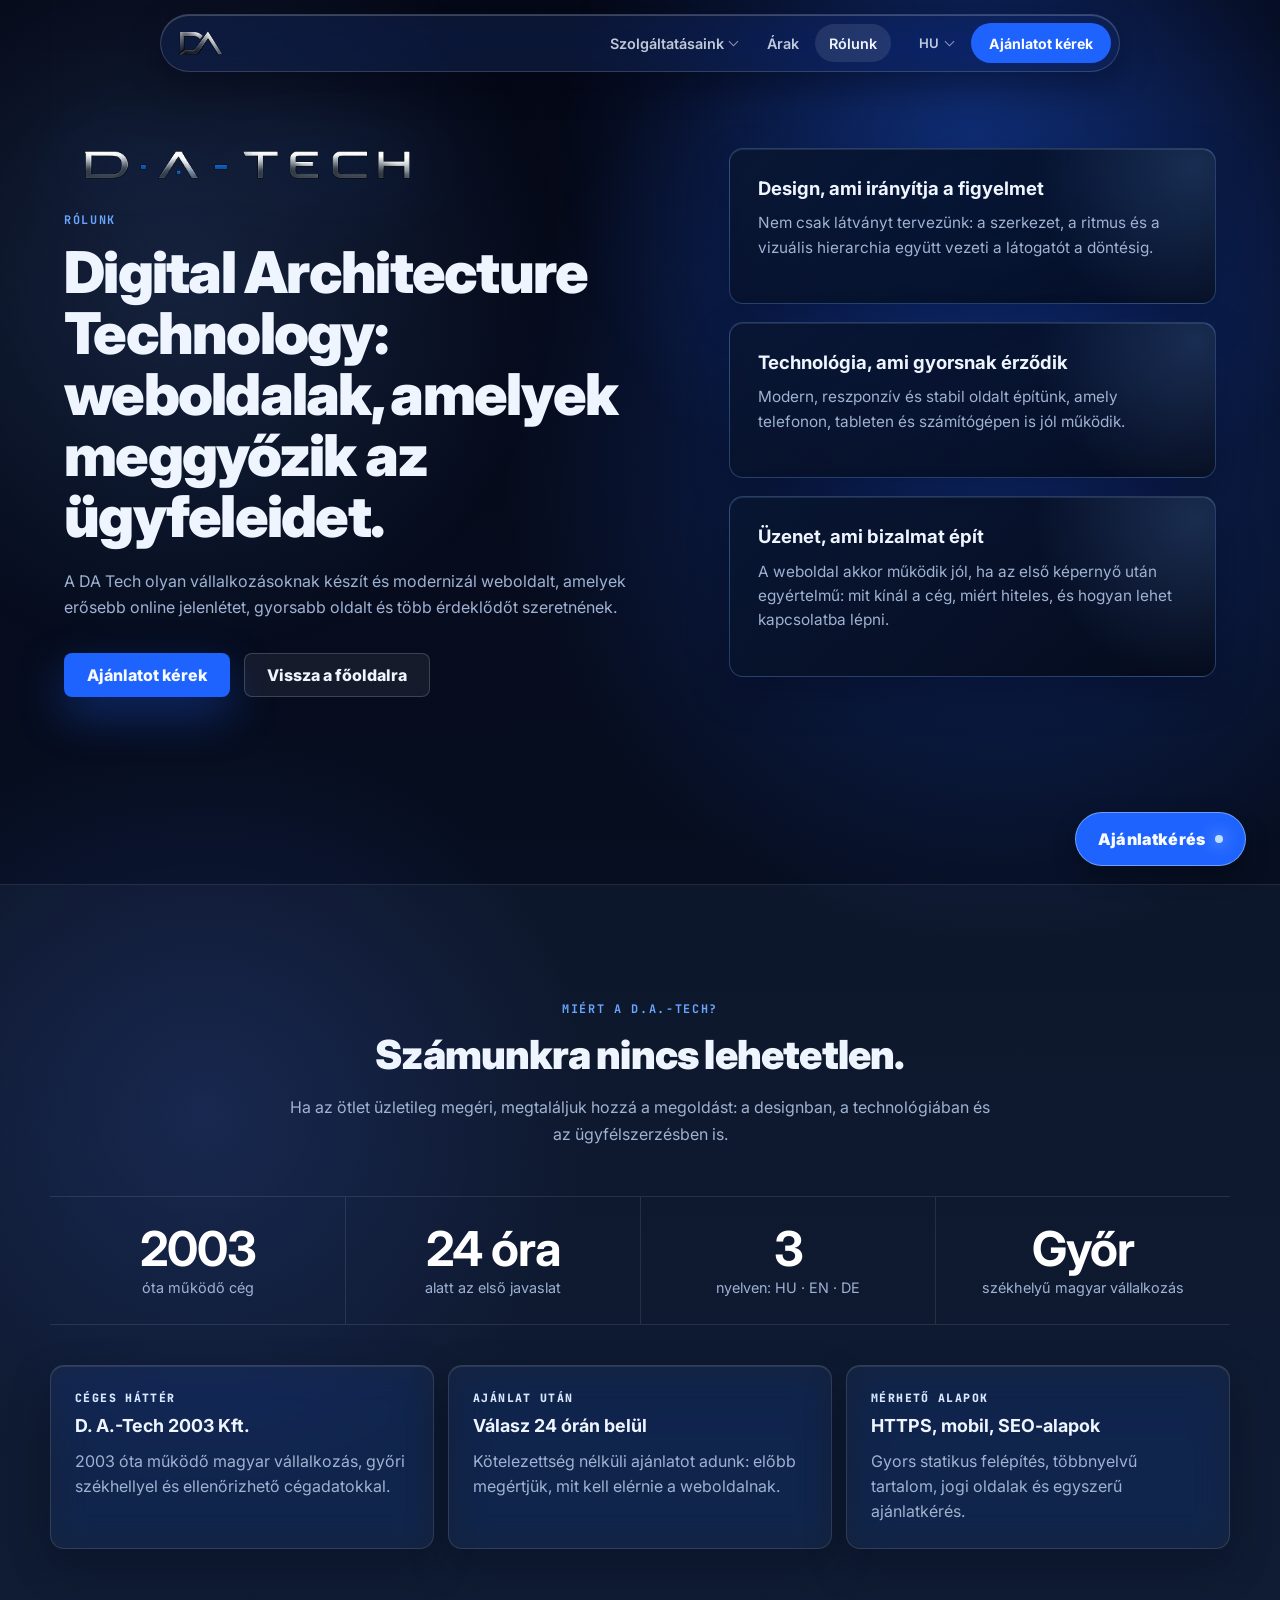
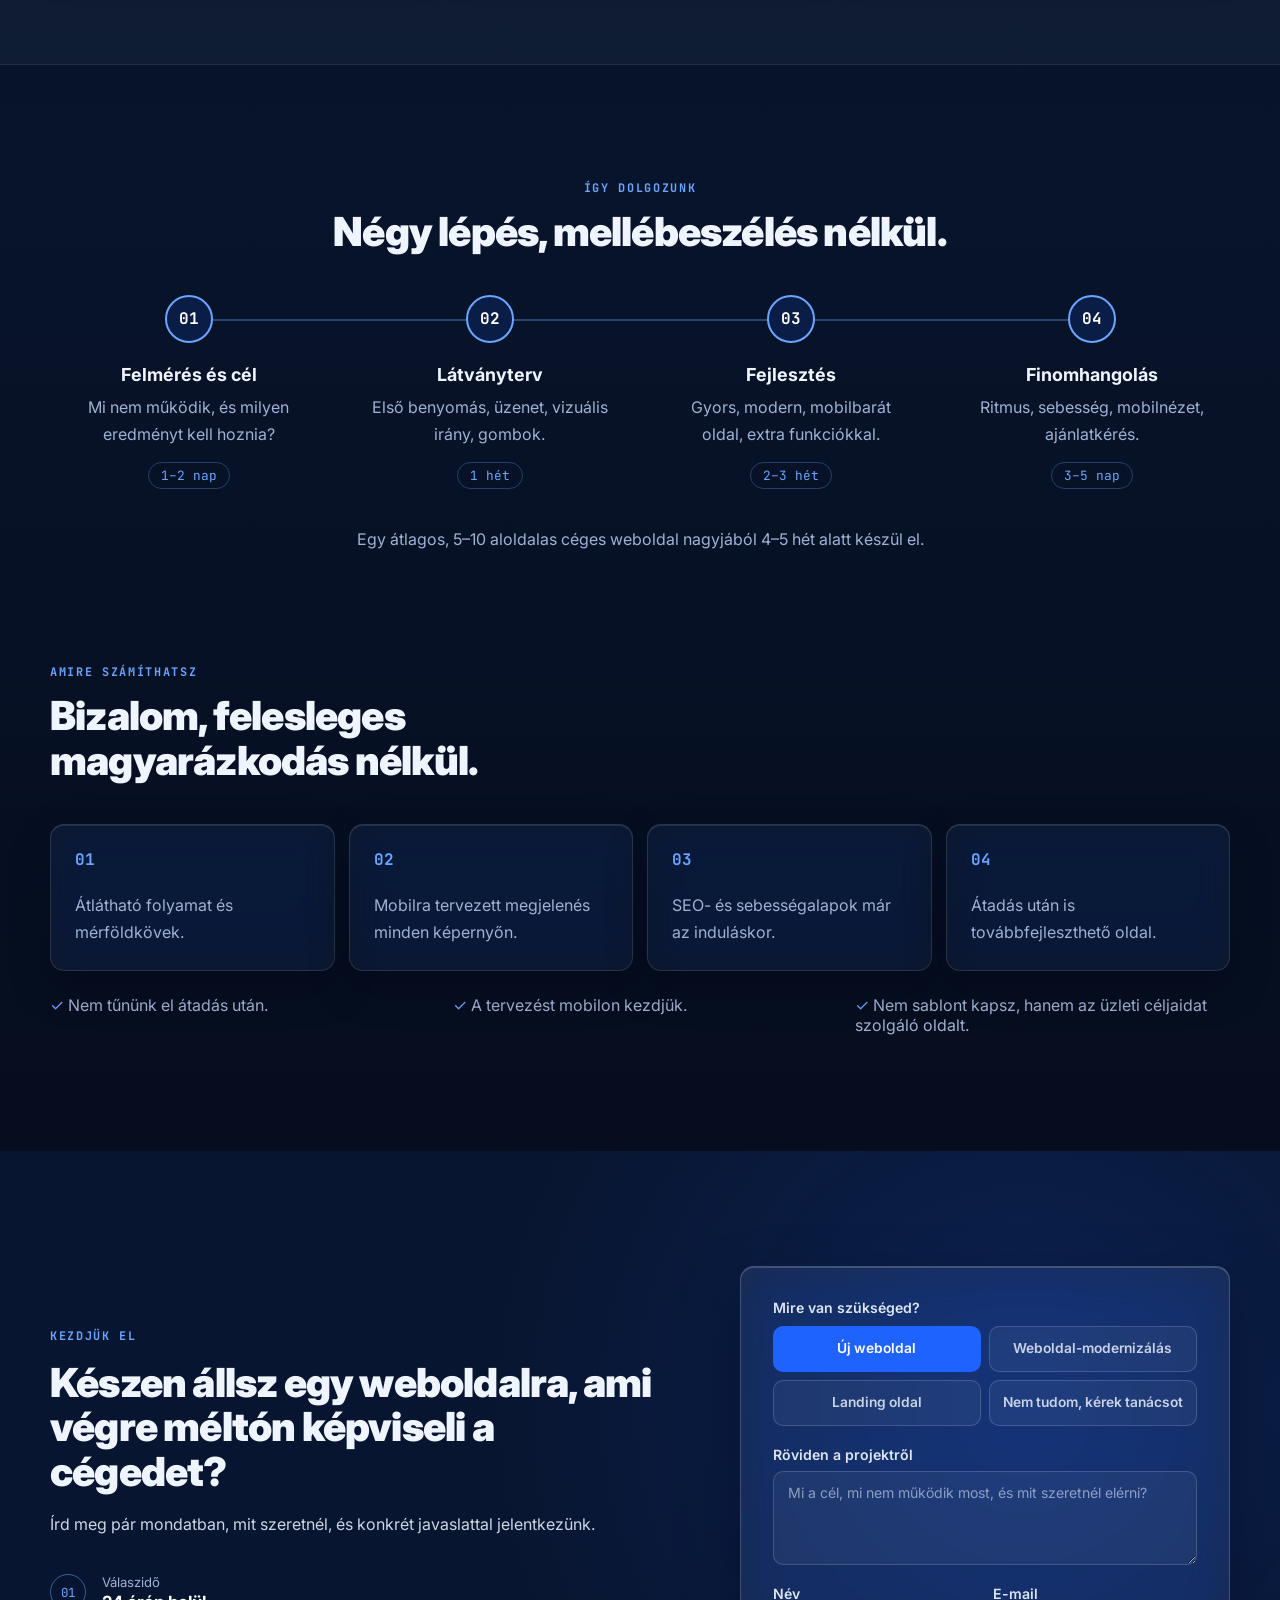
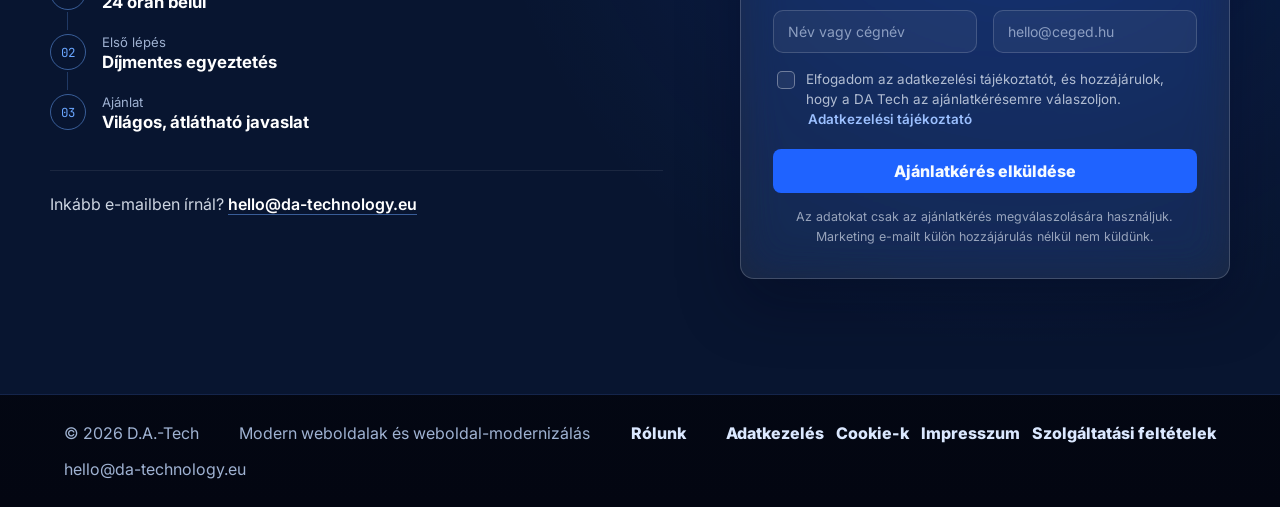
==== commit 2ff00b71: "Rewrite Hungarian copy in natural language Replace anglicisms and stiff phrasing across the hu dicti" ====
--- a/about.html
+++ b/about.html
@@ -3,20 +3,20 @@
   <head>
     <meta charset="utf-8">
     <meta name="viewport" content="width=device-width, initial-scale=1">
-    <title>About us | DA Tech</title>
+    <title>Rólunk | DA Tech</title>
     <meta
       name="description"
-      content="Ismerd meg a DA Tech szemleletet: modern weboldalak, weboldal modernizalas es konverziora hangolt online jelenlet."
+      content="Ismerd meg a DA Tech szemléletét: modern weboldalak, weboldal-modernizálás és ügyfélszerzésre tervezett online jelenlét."
     >
     <link rel="canonical" href="https://da-technology.eu/about.html">
-    <meta property="og:title" content="About us | DA Tech">
-    <meta property="og:description" content="Ismerd meg a DA Tech szemleletet: modern weboldalak, weboldal modernizalas es konverziora hangolt online jelenlet.">
+    <meta property="og:title" content="Rólunk | DA Tech">
+    <meta property="og:description" content="Ismerd meg a DA Tech szemléletét: modern weboldalak, weboldal-modernizálás és ügyfélszerzésre tervezett online jelenlét.">
     <meta property="og:image" content="https://da-technology.eu/assets/da-tech-wordmark-wide.png">
     <meta property="og:type" content="website">
     <meta property="og:url" content="https://da-technology.eu/about.html">
     <meta name="twitter:card" content="summary_large_image">
-    <meta name="twitter:title" content="About us | DA Tech">
-    <meta name="twitter:description" content="Ismerd meg a DA Tech szemleletet: modern weboldalak, weboldal modernizalas es konverziora hangolt online jelenlet.">
+    <meta name="twitter:title" content="Rólunk | DA Tech">
+    <meta name="twitter:description" content="Ismerd meg a DA Tech szemléletét: modern weboldalak, weboldal-modernizálás és ügyfélszerzésre tervezett online jelenlét.">
     <meta name="twitter:image" content="https://da-technology.eu/assets/da-tech-wordmark-wide.png">
     <meta name="theme-color" content="#050816">
     <link rel="icon" type="image/png" sizes="256x256" href="assets/favicon-256.png?v=redesign-23">
@@ -70,9 +70,9 @@
           <div>
             <img class="about-logo" src="assets/da-tech-wordmark-cropped.png" width="1040" height="190" alt="D.A.-Tech" loading="lazy" decoding="async">
             <p class="eyebrow" data-i18n="about.eyebrow">About us</p>
-            <h1 id="about-title" data-i18n="about.title">Digital Architecture Technology: modern weboldal, ami ügyfeleket győz meg.</h1>
+            <h1 id="about-title" data-i18n="about.title">Digital Architecture Technology: weboldalak, amelyek meggyőzik az ügyfeleidet.</h1>
             <p class="about-lead" data-i18n="about.lead">
-              A DA Tech olyan vállalkozásoknak készít modern weboldalakat és weboldal-modernizálásokat,
+              A DA Tech olyan vállalkozásoknak készít és modernizál weboldalt, amelyek erősebb online jelenlétet, gyorsabb oldalt és több érdeklődőt szeretnének.
             </p>
             <div class="about-actions">
               <a class="button button-primary" href="#contact" data-i18n="about.request">Ajánlatot kérek</a>
@@ -82,11 +82,11 @@
           <div class="about-grid">
             <article class="about-card">
               <h3 data-i18n="about.card1Title">Design, ami irányítja a figyelmet</h3>
-              <p data-i18n="about.card1Text">Nem csak látványt tervezünk. A struktúra, a ritmus és a vizuális hierarchia együtt vezeti a látogatót a döntés felé.</p>
+              <p data-i18n="about.card1Text">Nem csak látványt tervezünk: a szerkezet, a ritmus és a vizuális hierarchia együtt vezeti a látogatót a döntésig.</p>
             </article>
             <article class="about-card">
               <h3 data-i18n="about.card2Title">Technológia, ami gyorsnak érződik</h3>
-              <p data-i18n="about.card2Text">A cél egy modern, reszponzív és stabil felület, ami telefonon, tableten és desktopon is prémium élményt ad.</p>
+              <p data-i18n="about.card2Text">Modern, reszponzív és stabil oldalt építünk, amely telefonon, tableten és számítógépen is jól működik.</p>
             </article>
             <article class="about-card">
               <h3 data-i18n="about.card3Title">Üzenet, ami bizalmat épít</h3>
@@ -219,7 +219,7 @@
 
     <footer class="footer">
       <span>© 2026 D.A.-Tech</span>
-      <span data-i18n="footer.tagline">Modern weboldalak és weboldal modernizálás</span>
+      <span data-i18n="footer.tagline">Modern weboldalak és weboldal-modernizálás</span>
       <nav class="footer-links" aria-label="Oldalak">
         <a href="about.html" data-i18n="nav.about">Rólunk</a>
       </nav>
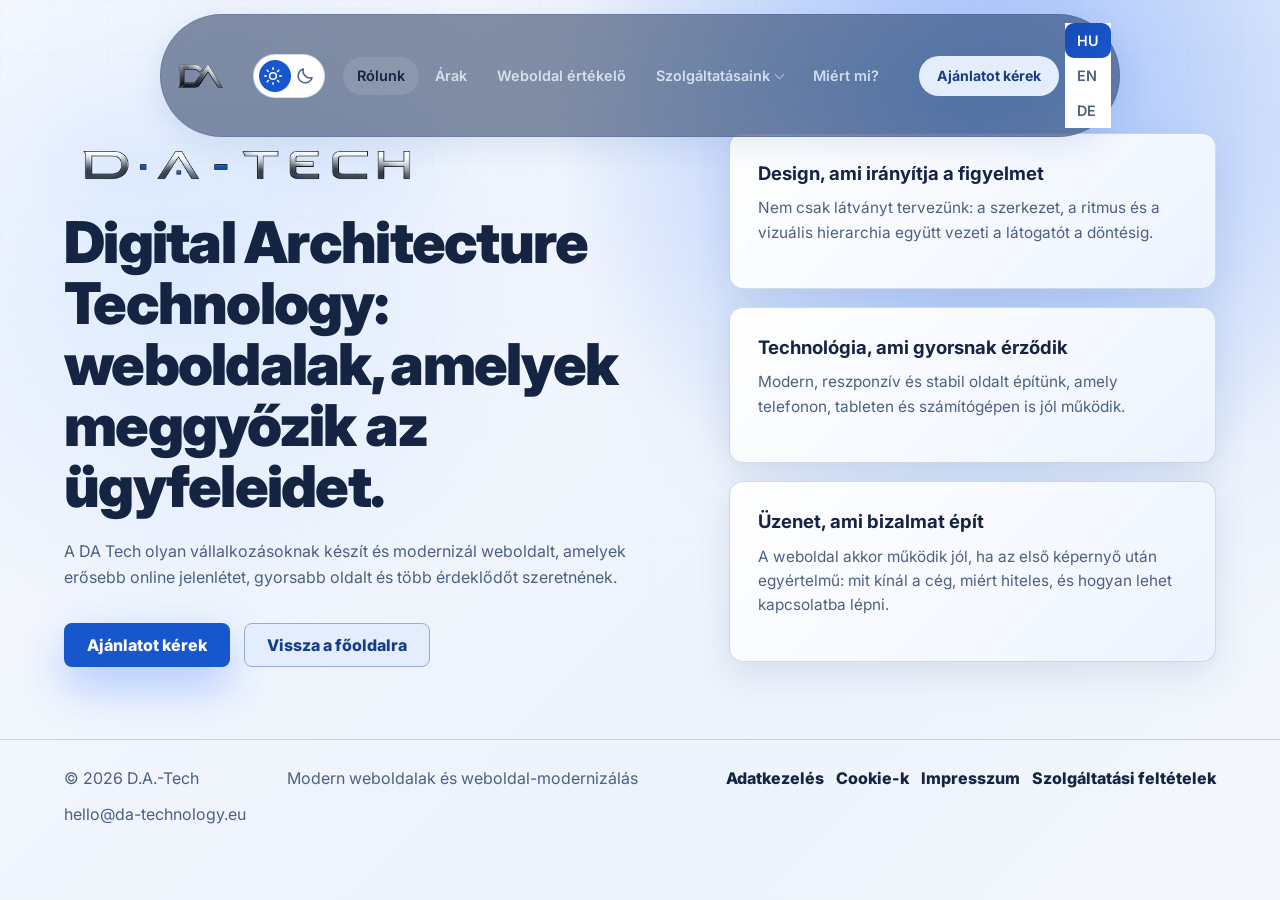
==== commit 188e2c41: "Add persistent dark and light themes across all pages" ====
--- a/about.html
+++ b/about.html
@@ -3,65 +3,68 @@
   <head>
     <meta charset="utf-8">
     <meta name="viewport" content="width=device-width, initial-scale=1">
-    <title>Rólunk | DA Tech</title>
+    <title>About us | DA Tech</title>
     <meta
       name="description"
-      content="Ismerd meg a DA Tech szemléletét: modern weboldalak, weboldal-modernizálás és ügyfélszerzésre tervezett online jelenlét."
+      content="Ismerd meg a DA Tech szemleletet: modern weboldalak, weboldal modernizalas es konverziora hangolt online jelenlet."
     >
     <link rel="canonical" href="https://da-technology.eu/about.html">
-    <meta property="og:title" content="Rólunk | DA Tech">
-    <meta property="og:description" content="Ismerd meg a DA Tech szemléletét: modern weboldalak, weboldal-modernizálás és ügyfélszerzésre tervezett online jelenlét.">
+    <meta property="og:title" content="About us | DA Tech">
+    <meta property="og:description" content="Ismerd meg a DA Tech szemleletet: modern weboldalak, weboldal modernizalas es konverziora hangolt online jelenlet.">
     <meta property="og:image" content="https://da-technology.eu/assets/da-tech-wordmark-wide.png">
     <meta property="og:type" content="website">
     <meta property="og:url" content="https://da-technology.eu/about.html">
     <meta name="twitter:card" content="summary_large_image">
-    <meta name="twitter:title" content="Rólunk | DA Tech">
-    <meta name="twitter:description" content="Ismerd meg a DA Tech szemléletét: modern weboldalak, weboldal-modernizálás és ügyfélszerzésre tervezett online jelenlét.">
+    <meta name="twitter:title" content="About us | DA Tech">
+    <meta name="twitter:description" content="Ismerd meg a DA Tech szemleletet: modern weboldalak, weboldal modernizalas es konverziora hangolt online jelenlet.">
     <meta name="twitter:image" content="https://da-technology.eu/assets/da-tech-wordmark-wide.png">
     <meta name="theme-color" content="#050816">
-    <link rel="icon" type="image/png" sizes="256x256" href="assets/favicon-256.png?v=redesign-23">
-    <link rel="shortcut icon" type="image/png" href="assets/favicon-256.png?v=redesign-23">
-    <link rel="apple-touch-icon" href="assets/apple-touch-icon.png?v=redesign-23">
+    <script src="theme.js?v=1"></script>
+    <link rel="icon" type="image/png" sizes="256x256" href="assets/favicon-256.png?v=cinematic-intro-98">
+    <link rel="shortcut icon" type="image/png" href="assets/favicon-256.png?v=cinematic-intro-98">
+    <link rel="apple-touch-icon" href="assets/apple-touch-icon.png?v=cinematic-intro-98">
     <link rel="preconnect" href="https://fonts.googleapis.com">
     <link rel="preconnect" href="https://fonts.gstatic.com" crossorigin>
     <link href="https://fonts.googleapis.com/css2?family=Inter:wght@400;500;600;700;800;900&family=JetBrains+Mono:wght@500;700&display=swap" rel="stylesheet">
-    <link rel="stylesheet" href="styles.css?v=redesign-23">
+    <link rel="stylesheet" href="styles.css?v=cinematic-intro-98">
+    <link rel="stylesheet" href="theme.css?v=2">
   </head>
-  <body class="about-page home-page">
+  <body class="about-page">
     <div class="noise" aria-hidden="true"></div>
     <header class="site-header">
       <a class="brand" href="index.html?skipIntro=1" aria-label="DA Tech kezdőlap">
-        <img class="brand-logo" src="assets/da-tech-logo-nav.png" width="186" height="104" alt="DA Tech" fetchpriority="high" decoding="async">
+        <img class="brand-logo" src="assets/da-tech-logo-nav.png" width="256" height="256" alt="DA Tech" fetchpriority="high" decoding="async">
       </a>
-      <nav class="nav" aria-label="Fő navigáció">
-        <div class="nav-menu">
-          <button class="nav-menu-button" type="button" data-i18n="nav.methods">Szolgáltatásaink</button>
-          <div class="nav-dropdown">
-            <a href="weboldal-keszites.html" data-i18n="nav.methodBuild">Weboldalkészítés</a>
-            <a href="weboldal-modernizalas.html" data-i18n="nav.methodExtravagant">Weboldal-modernizálás</a>
-            <a href="extra-megoldasok.html" data-i18n="nav.methodProcess">Extravagáns megoldások</a>
-            <a href="audit.html" data-i18n="nav.audit">Weboldal értékelő</a>
-          </div>
-        </div>
-        <a href="prices.html" data-i18n="nav.prices">Árak</a>
-        <a href="about.html" data-i18n="nav.about">Rólunk</a>
-      </nav>
-      <div class="header-actions">
-        <div class="nav-menu lang-menu">
-          <button class="nav-menu-button lang-current" type="button" aria-label="Nyelv választás">HU</button>
-          <div class="nav-dropdown language-switcher">
-            <button class="lang-option active" type="button" data-lang="hu">HU</button>
-            <button class="lang-option" type="button" data-lang="en">EN</button>
-            <button class="lang-option" type="button" data-lang="de">DE</button>
-          </div>
-        </div>
-        <a class="nav-cta" href="contact.html" data-i18n="nav.cta">Ajánlatot kérek</a>
-      </div>
+      <button class="theme-toggle" type="button" role="switch" aria-checked="true" aria-label="Sötét mód" title="Váltás világos módra" disabled>
+        <svg class="theme-sun" viewBox="0 0 24 24" fill="none" stroke="currentColor" stroke-width="1.8" stroke-linecap="round" aria-hidden="true"><circle cx="12" cy="12" r="4"/><path d="M12 2v2m0 16v2M2 12h2m16 0h2M5 5l1.5 1.5m11 11L19 19M5 19l1.5-1.5m11-11L19 5"/></svg>
+        <svg class="theme-moon" viewBox="0 0 24 24" fill="none" stroke="currentColor" stroke-width="1.8" stroke-linecap="round" stroke-linejoin="round" aria-hidden="true"><path d="M20.5 14A8.5 8.5 0 0 1 10 3.5 8.5 8.5 0 1 0 20.5 14Z"/></svg>
+      </button>
       <button class="mobile-menu-toggle" type="button" aria-label="Menü megnyitása" aria-expanded="false">
         <span></span>
         <span></span>
         <span></span>
       </button>
+      <nav class="nav" aria-label="Fő navigáció">
+        <a href="about.html" data-i18n="nav.about">Rólunk</a>
+        <a href="prices.html" data-i18n="nav.prices">Árak</a><a href="audit.html" data-i18n="nav.audit">Weboldal értékelő</a>
+        <div class="nav-menu">
+          <button class="nav-menu-button" type="button" data-i18n="nav.methods">Szolgáltatásaink</button>
+          <div class="nav-dropdown">
+            <a href="weboldal-keszites.html" data-i18n="nav.methodBuild">Weboldal készítés</a>
+            <a href="weboldal-modernizalas.html" data-i18n="nav.methodExtravagant">Weboldal modernizálás</a>
+            <a href="extra-megoldasok.html" data-i18n="nav.methodProcess">Extravagáns megoldások</a>
+          </div>
+        </div>
+        <a href="why-us.html" data-i18n="nav.why">Miért mi?</a>
+      </nav>
+      <div class="header-actions">
+        <a class="nav-cta" href="contact.html" data-i18n="nav.cta">Weboldal igénylése</a>
+        <div class="language-switcher" aria-label="Nyelv választás">
+          <button class="lang-option active" type="button" data-lang="hu">HU</button>
+          <button class="lang-option" type="button" data-lang="en">EN</button>
+          <button class="lang-option" type="button" data-lang="de">DE</button>
+        </div>
+      </div>
     </header>
 
     <main>
@@ -70,23 +73,24 @@
           <div>
             <img class="about-logo" src="assets/da-tech-wordmark-cropped.png" width="1040" height="190" alt="D.A.-Tech" loading="lazy" decoding="async">
             <p class="eyebrow" data-i18n="about.eyebrow">About us</p>
-            <h1 id="about-title" data-i18n="about.title">Digital Architecture Technology: weboldalak, amelyek meggyőzik az ügyfeleidet.</h1>
+            <h1 id="about-title" data-i18n="about.title">Digital Architecture Technology: modern weboldal, ami ügyfeleket győz meg.</h1>
             <p class="about-lead" data-i18n="about.lead">
-              A DA Tech olyan vállalkozásoknak készít és modernizál weboldalt, amelyek erősebb online jelenlétet, gyorsabb oldalt és több érdeklődőt szeretnének.
+              A DA Tech olyan vállalkozásoknak készít modern weboldalakat és weboldal-modernizálásokat,
+              akik erősebb online benyomást, gyorsabb felületet és több érdeklődőt szeretnének.
             </p>
             <div class="about-actions">
-              <a class="button button-primary" href="#contact" data-i18n="about.request">Ajánlatot kérek</a>
+              <a class="button button-primary" href="contact.html" data-i18n="about.request">Weboldal igénylése</a>
               <a class="button button-secondary" href="index.html?skipIntro=1" data-i18n="about.back">Vissza a főoldalra</a>
             </div>
           </div>
           <div class="about-grid">
             <article class="about-card">
               <h3 data-i18n="about.card1Title">Design, ami irányítja a figyelmet</h3>
-              <p data-i18n="about.card1Text">Nem csak látványt tervezünk: a szerkezet, a ritmus és a vizuális hierarchia együtt vezeti a látogatót a döntésig.</p>
+              <p data-i18n="about.card1Text">Nem csak látványt tervezünk. A struktúra, a ritmus és a vizuális hierarchia együtt vezeti a látogatót a döntés felé.</p>
             </article>
             <article class="about-card">
               <h3 data-i18n="about.card2Title">Technológia, ami gyorsnak érződik</h3>
-              <p data-i18n="about.card2Text">Modern, reszponzív és stabil oldalt építünk, amely telefonon, tableten és számítógépen is jól működik.</p>
+              <p data-i18n="about.card2Text">A cél egy modern, reszponzív és stabil felület, ami telefonon, tableten és desktopon is prémium élményt ad.</p>
             </article>
             <article class="about-card">
               <h3 data-i18n="about.card3Title">Üzenet, ami bizalmat épít</h3>
@@ -95,134 +99,11 @@
           </div>
         </div>
       </section>
-      <section class="section proof" aria-labelledby="about-proof-title">
-        <div class="proof-copy">
-          <p class="eyebrow" data-i18n="proof.eyebrow">Miért a D.A.-Tech?</p>
-          <h2 id="about-proof-title" data-i18n="proof.title">Számunkra nincs lehetetlen.</h2>
-          <p data-i18n="proof.text">Ha az ötlet üzletileg megéri, megtaláljuk hozzá a megoldást: a designban, a technológiában és az ügyfélszerzésben is.</p>
-        </div>
-        <div class="proof-stats">
-          <div><strong>2003</strong><span data-i18n="proof.statYear">óta működő cég</span></div>
-          <div><strong data-i18n="proof.statHoursValue">24 óra</strong><span data-i18n="proof.statHours">alatt az első javaslat</span></div>
-          <div><strong>3</strong><span data-i18n="proof.statLang">nyelven: HU · EN · DE</span></div>
-          <div><strong>Győr</strong><span data-i18n="proof.statCity">székhelyű magyar vállalkozás</span></div>
-        </div>
-        <div class="credibility-grid">
-          <article>
-            <span data-i18n="trust.legalKicker">Céges háttér</span>
-            <strong>D. A.-Tech 2003 Kft.</strong>
-            <p data-i18n="trust.legalText">2003 óta működő magyar vállalkozás, győri székhellyel és ellenőrizhető cégadatokkal.</p>
-          </article>
-          <article>
-            <span data-i18n="trust.processKicker">Ajánlat után</span>
-            <strong data-i18n="trust.processTitle">Válasz 24 órán belül</strong>
-            <p data-i18n="trust.processText">Kötelezettség nélküli ajánlatot adunk: előbb megértjük, mit kell elérnie a weboldalnak.</p>
-          </article>
-          <article>
-            <span data-i18n="trust.techKicker">Mérhető alapok</span>
-            <strong data-i18n="trust.techTitle">HTTPS, mobil, SEO-alapok</strong>
-            <p data-i18n="trust.techText">Gyors statikus felépítés, többnyelvű tartalom, jogi oldalak és egyszerű ajánlatkérés.</p>
-          </article>
-        </div>
-      </section>
-      <section class="section process">
-        <div class="section-heading">
-          <p class="eyebrow" data-i18n="process.eyebrow">Így dolgozunk</p>
-          <h2 data-i18n="process.title">Négy lépés, mellébeszélés nélkül.</h2>
-        </div>
-        <div class="timeline">
-          <div class="timeline-item">
-            <span>01</span>
-            <h3 data-i18n="process.step1Title">Felmérés és cél</h3>
-            <p data-i18n="process.step1Text">Mi nem működik, és milyen eredményt kell hoznia?</p>
-            <em class="timeline-time" data-i18n="process.step1Time">1–2 nap</em>
-          </div>
-          <div class="timeline-item">
-            <span>02</span>
-            <h3 data-i18n="process.step2Title">Látványterv</h3>
-            <p data-i18n="process.step2Text">Első benyomás, üzenet, vizuális irány, gombok.</p>
-            <em class="timeline-time" data-i18n="process.step2Time">1 hét</em>
-          </div>
-          <div class="timeline-item">
-            <span>03</span>
-            <h3 data-i18n="process.step3Title">Fejlesztés</h3>
-            <p data-i18n="process.step3Text">Gyors, modern, mobilbarát oldal, extra funkciókkal.</p>
-            <em class="timeline-time" data-i18n="process.step3Time">2–3 hét</em>
-          </div>
-          <div class="timeline-item">
-            <span>04</span>
-            <h3 data-i18n="process.step4Title">Finomhangolás</h3>
-            <p data-i18n="process.step4Text">Ritmus, sebesség, mobilnézet, ajánlatkérés.</p>
-            <em class="timeline-time" data-i18n="process.step4Time">3–5 nap</em>
-          </div>
-        </div>
-        <p class="process-total" data-i18n="process.total">Egy átlagos, 5–10 aloldalas céges weboldal nagyjából 4–5 hét alatt készül el.</p>
-      </section>
-      <section class="section trust-system" aria-labelledby="trust-title">
-        <div class="section-heading"><p class="eyebrow" data-i18n="trust.eyebrow">Amire számíthatsz</p><h2 id="trust-title" data-i18n="trust.title">Bizalom, felesleges magyarázkodás nélkül.</h2></div>
-        <div class="trust-grid"><div><strong>01</strong><span data-i18n="trust.item1">Átlátható folyamat és mérföldkövek.</span></div><div><strong>02</strong><span data-i18n="trust.item2">Mobilra tervezett megjelenés minden képernyőn.</span></div><div><strong>03</strong><span data-i18n="trust.item3">SEO- és sebességalapok már az induláskor.</span></div><div><strong>04</strong><span data-i18n="trust.item4">Átadás után is továbbfejleszthető oldal.</span></div></div>
-        <div class="trust-note"><span data-i18n="trust.note1">Nem tűnünk el átadás után.</span><span data-i18n="trust.note2">A tervezést mobilon kezdjük.</span><span data-i18n="trust.note3">Nem sablont kapsz, hanem az üzleti céljaidat szolgáló oldalt.</span></div>
-      </section>
-      <section id="contact" class="section contact">
-        <div class="contact-copy">
-          <p class="eyebrow" data-i18n="contact.eyebrow">Kezdjük el</p>
-          <h2 data-i18n="contact.title">Készen állsz egy weboldalra, ami végre méltón képviseli a cégedet?</h2>
-          <p data-i18n="contact.text">Írd meg pár mondatban, mit szeretnél, és konkrét javaslattal jelentkezünk.</p>
-          <ol class="contact-steps">
-            <li><span data-i18n="contact.proofResponseLabel">Válaszidő</span><strong data-i18n="contact.proofResponseText">24 órán belül</strong></li>
-            <li><span data-i18n="contact.proofStartLabel">Első lépés</span><strong data-i18n="contact.proofStartText">Díjmentes egyeztetés</strong></li>
-            <li><span data-i18n="contact.proofOfferLabel">Ajánlat</span><strong data-i18n="contact.proofOfferText">Világos, átlátható javaslat</strong></li>
-          </ol>
-          <p class="contact-direct"><span data-i18n="contact.directLabel">Inkább e-mailben írnál?</span> <a href="mailto:hello@da-technology.eu">hello@da-technology.eu</a></p>
-        </div>
-        <form class="contact-form request-flow request-flow-direct">
-          <div class="flow-panel active">
-            <fieldset class="choice-chips">
-              <legend data-i18n="form.project">Mire van szükséged?</legend>
-              <label><input type="radio" name="project" value="Új weboldal" checked><span data-i18n="form.optionNew">Új weboldal</span></label>
-              <label><input type="radio" name="project" value="Weboldal modernizálás"><span data-i18n="form.optionModern">Weboldal-modernizálás</span></label>
-              <label><input type="radio" name="project" value="Landing page"><span data-i18n="form.optionLanding">Landing oldal</span></label>
-              <label><input type="radio" name="project" value="Nem tudom, kérek tanácsot"><span data-i18n="form.optionAdvice">Nem tudom, kérek tanácsot</span></label>
-            </fieldset>
-          </div>
-          <div class="flow-panel active">
-            <label>
-              <span data-i18n="form.message">Röviden a projektről</span>
-              <textarea name="message" rows="4" placeholder="Mi a cél, mi nem működik most, és mit szeretnél elérni?" data-i18n-placeholder="form.messagePlaceholder"></textarea>
-            </label>
-          </div>
-          <div class="flow-panel active">
-            <label>
-              <span data-i18n="form.name">Név</span>
-              <input type="text" name="name" placeholder="Név vagy cégnév" data-i18n-placeholder="form.namePlaceholder">
-            </label>
-            <label>
-              <span data-i18n="form.email">E-mail</span>
-              <input type="email" name="email" placeholder="hello@ceged.hu" data-i18n-placeholder="form.emailPlaceholder">
-            </label>
-            <label class="consent-check">
-              <input type="checkbox" name="privacyConsent">
-              <span>
-                <span data-i18n="form.privacyConsent">Elfogadom az adatkezelési tájékoztatót, és hozzájárulok, hogy a DA Tech az ajánlatkérésemre válaszoljon.</span>
-                <a href="privacy.html" data-i18n="form.privacyLink">Adatkezelési tájékoztató</a>
-              </span>
-            </label>
-          </div>
-          <p class="form-status" id="formStatus" aria-live="polite"></p>
-          <div class="flow-actions">
-            <button class="button button-primary" type="button" id="flowNext" data-i18n="flow.send">Ajánlatkérés elküldése</button>
-          </div>
-          <p class="legal-microcopy" data-i18n="form.privacyMicrocopy">Az adatokat csak az ajánlatkérés megválaszolására használjuk. Marketing e-mailt külön hozzájárulás nélkül nem küldünk.</p>
-        </form>
-      </section>
     </main>
 
     <footer class="footer">
       <span>© 2026 D.A.-Tech</span>
-      <span data-i18n="footer.tagline">Modern weboldalak és weboldal-modernizálás</span>
-      <nav class="footer-links" aria-label="Oldalak">
-        <a href="about.html" data-i18n="nav.about">Rólunk</a>
-      </nav>
+      <span data-i18n="footer.tagline">Modern weboldalak és weboldal modernizálás</span>
       <nav class="footer-links" aria-label="Jogi linkek">
         <a href="privacy.html" data-i18n="footer.privacy">Adatkezelés</a>
         <a href="cookies.html" data-i18n="footer.cookies">Cookie-k</a>
@@ -232,6 +113,6 @@
       <span>hello@da-technology.eu</span>
     </footer>
 
-    <script src="script.js?v=redesign-23" defer></script>
+    <script src="script.js?v=cinematic-intro-98" defer></script>
   </body>
 </html>
--- a/theme.css
+++ b/theme.css
@@ -0,0 +1,213 @@
+/* Shared theme layer, loaded after the original design on every page. */
+:root[data-theme="light"] {
+  color-scheme: light;
+  --bg: #f4f7fd;
+  --panel: rgba(255, 255, 255, 0.9);
+  --panel-solid: #ffffff;
+  --text: #142442;
+  --muted: #4c6080;
+  --line: rgba(37, 79, 146, 0.2);
+  --accent: #1856ce;
+  --accent-strong: #245bb4;
+  --accent-hot: #143e85;
+  --shadow: rgba(31, 73, 140, 0.12);
+}
+
+.site-header {
+  grid-template-columns: auto minmax(0, 1fr) auto auto;
+  gap: clamp(10px, 1.4vw, 20px);
+}
+
+.site-header > .brand { grid-column: 1; grid-row: 1; }
+.site-header > .nav { grid-column: 2; grid-row: 1; }
+.site-header > .header-actions { grid-column: 3; grid-row: 1; }
+.site-header > .theme-toggle { grid-column: 4; grid-row: 1; }
+
+.theme-toggle {
+  position: relative;
+  display: inline-flex;
+  align-items: center;
+  justify-content: space-between;
+  flex-shrink: 0;
+  width: 72px;
+  height: 44px;
+  padding: 0 9px;
+  border: 1px solid var(--line);
+  border-radius: 999px;
+  color: var(--muted);
+  background: var(--panel-solid);
+  cursor: pointer;
+  isolation: isolate;
+  -webkit-tap-highlight-color: transparent;
+}
+
+.theme-toggle::before {
+  content: "";
+  position: absolute;
+  top: 5px;
+  left: 5px;
+  width: 32px;
+  height: 32px;
+  border-radius: 50%;
+  background: var(--accent);
+  transform: translateX(28px);
+  transition: transform 180ms ease;
+  z-index: -1;
+}
+
+.theme-toggle svg { width: 20px; height: 20px; }
+.theme-toggle .theme-moon { color: #fff; }
+:root[data-theme="light"] .theme-toggle::before { transform: translateX(0); }
+:root[data-theme="light"] .theme-toggle .theme-sun { color: #fff; }
+:root[data-theme="light"] .theme-toggle .theme-moon { color: var(--muted); }
+.theme-toggle:hover { border-color: var(--accent-strong); }
+.theme-toggle:focus-visible { outline: 3px solid var(--accent-strong); outline-offset: 4px; }
+.theme-toggle:disabled { opacity: 0.5; cursor: default; }
+
+/* Preserve the dark art direction inside the before/after demonstrations. */
+:root[data-theme="light"] :is(.pre-index-intro, .site-morph, .compare-frame, .visual) {
+  --text: #eef5ff;
+  --muted: #9fb2d2;
+  --accent: #1f63ff;
+  --accent-strong: #6aa6ff;
+  --accent-hot: #d7e7ff;
+  color: var(--text);
+}
+
+:root[data-theme="light"] body {
+  background:
+    radial-gradient(circle at 82% 8%, rgba(80, 140, 240, 0.14), transparent 36rem),
+    linear-gradient(135deg, #f8faff, #edf3fc 65%, #f4f7fd);
+}
+
+:root[data-theme="light"] body.home-page::before { background: none; }
+:root[data-theme="light"] .noise { opacity: 0.18; background-image: linear-gradient(#315a8d18 1px, transparent 1px), linear-gradient(90deg, #315a8d18 1px, transparent 1px); }
+
+/* !important is needed to override the existing homepage hero override. */
+:root[data-theme="light"] body.home-page .hero {
+  background: radial-gradient(ellipse at 80% 42%, #c6dcff 0%, transparent 65%), linear-gradient(120deg, #f8faff, #e6efff) !important;
+}
+:root[data-theme="light"] .hero::before { background: none; }
+:root[data-theme="light"] .hero::after { background: linear-gradient(to top, #edf3fc, transparent); }
+:root[data-theme="light"] .hero-glow { opacity: 0.16; }
+:root[data-theme="light"] #heroCanvas { opacity: 0.35; }
+:root[data-theme="light"] .home-wordmark { filter: brightness(0) opacity(0.78); mix-blend-mode: normal; }
+:root[data-theme="light"] .home-slogan {
+  background-image: linear-gradient(100deg, #142442, #1856ce 60%, #143e85);
+  text-shadow: none;
+}
+:root[data-theme="light"] .site-header {
+  background: rgba(248, 251, 255, 0.94);
+  border-color: var(--line);
+  box-shadow: 0 8px 32px var(--shadow);
+}
+:root[data-theme="light"] :is(.nav-dropdown, .language-switcher, .mobile-menu-toggle) {
+  background: var(--panel-solid);
+  border-color: var(--line);
+  color: var(--text);
+}
+:root[data-theme="light"] .mobile-menu-toggle span { background: var(--text); }
+
+:root[data-theme="light"] :is(
+  .about-card, .hero-panel, .intro-showcase, .impact-strip article,
+  .service-card, .showcase-grid article, .case-card, .timeline-item,
+  .proof-item, .contact-form, .service-detail-card, .audit-input-panel,
+  .audit-result, .package-grid article, .trust-grid div, .legal-card,
+  .institution-block, .faq-list details, .credibility-grid article,
+  .contact-trust-panel, .company-proof-list div
+) {
+  background: linear-gradient(135deg, #ffffff, #edf3ff);
+  border-color: var(--line);
+  box-shadow: 0 12px 36px var(--shadow);
+  color: var(--text);
+}
+:root[data-theme="light"] .pre-index-intro .intro-showcase {
+  background: linear-gradient(135deg, #07132d, #040917);
+  color: #eef5ff;
+}
+:root[data-theme="light"] .package-grid article.featured {
+  background: linear-gradient(135deg, #e0ecff, #ffffff);
+  border-color: var(--accent);
+}
+:root[data-theme="light"] :is(.contact-page .standalone-contact, .home-page #contact) {
+  background: radial-gradient(circle at 90% 10%, #dceaff, transparent 30rem), #edf3fc;
+}
+:root[data-theme="light"] .home-page #contact .contact-trust-panel {
+  background: var(--panel-solid);
+}
+:root[data-theme="light"] :is(.metric-grid div, .signal-row span, .audit-reasons, .audit-insights, .audit-recommendations, .flow-summary) {
+  background: #eaf1fc;
+  border-color: var(--line);
+}
+:root[data-theme="light"] .audit-weaknesses { background: #fff1f1; border-color: #d49595; }
+:root[data-theme="light"] .audit-weaknesses li::before { color: #b72f3a; }
+:root[data-theme="light"] .audit-reasons li::before { color: var(--accent); }
+:root[data-theme="light"] .cookie-banner {
+  background: rgba(250, 252, 255, 0.98);
+  border-color: var(--line);
+  box-shadow: 0 12px 48px #18365b24;
+}
+
+:root[data-theme="light"] :is(
+  .hero-lead, .terminal, .service-link, .case-card strong,
+  .contact-form label, .legal-card strong, .table-label,
+  .pricing-section-heading h2, .institution-block h2, .price-faq h2,
+  .faq-list summary, .footer-links a, .contact-copy h1,
+  .credibility-grid strong, .contact-trust-panel strong, .company-proof-list strong
+) { color: var(--text); }
+:root[data-theme="light"] :is(
+  .pricing-note, .side-label, .legal-microcopy, .contact-copy p,
+  .credibility-grid p, .contact-trust-panel span
+) { color: var(--muted); }
+:root[data-theme="light"] :is(.trust-note span, .audit-diagnostics span) {
+  color: var(--accent-hot);
+  background: #e2edff;
+  border-color: var(--line);
+}
+:root[data-theme="light"] :is(.contact-form input, .contact-form select, .contact-form textarea, .audit-controls input) {
+  color: var(--text);
+  background: #fff;
+  border-color: #98b0d2;
+  accent-color: var(--accent);
+}
+:root[data-theme="light"] :is(.contact-form input, .contact-form textarea, .audit-controls input)::placeholder {
+  color: #5b6e8a;
+  opacity: 1;
+}
+:root[data-theme="light"] .flow-steps button { color: var(--accent-hot); background: #fff; border-color: var(--line); }
+:root[data-theme="light"] :is(.button-primary, .floating-request-cta, .flow-steps button.active, .lang-option.active) {
+  color: #fff;
+  background: linear-gradient(135deg, #174bb5, #1856ce);
+}
+:root[data-theme="light"] :is(.button-secondary, .nav-cta) {
+  color: var(--accent-hot);
+  background: #e4edfc;
+  border-color: #91add5;
+}
+:root[data-theme="light"] .audit-bars span { background: #d9e5f7; }
+:root[data-theme="light"] .audit-bars span::before { background: linear-gradient(90deg, #174bb5, #1856ce); }
+:root[data-theme="light"] .audit-bars :is(strong, em) { color: #142442; text-shadow: 0 0 3px #fff, 0 0 3px #fff; }
+:root[data-theme="light"] .logo-reveal-stage { background: radial-gradient(ellipse at center, #c4daff, transparent 65%), #eef4ff; }
+:root[data-theme="light"] :is(.logo-reveal-stage h1, .logo-reveal-promise, .logo-reveal-chips span) { color: var(--text); }
+:root[data-theme="light"] .logo-reveal-chips span { background: #fff; border-color: var(--line); }
+
+@media (min-width: 981px) and (max-width: 1200px) {
+  .site-header { padding-inline: 24px; gap: 12px; }
+  .site-header > .nav { gap: 12px; font-size: 0.8rem; }
+}
+
+@media (max-width: 980px) {
+  /* Keep the theme control accessible even while the mobile menu is closed. */
+  .site-header { grid-template-columns: minmax(0, 1fr) auto auto !important; }
+  .site-header > .theme-toggle { grid-column: 2; grid-row: 1; }
+  .site-header > .mobile-menu-toggle { grid-column: 3; grid-row: 1; }
+  .site-header > .nav { grid-column: 1 / -1 !important; grid-row: 2; }
+  .site-header > .header-actions { grid-column: 1 / -1 !important; grid-row: 3; }
+  :root[data-theme="light"] .nav { background: #f4f8ff; border-color: var(--line); }
+  :root[data-theme="light"] :is(.nav a, .nav-menu-button) { color: var(--text); background: #fff; border-color: var(--line); }
+  :root[data-theme="light"] .nav-dropdown { background: transparent; }
+}
+
+@media (prefers-reduced-motion: reduce) {
+  .theme-toggle::before { transition: none; }
+}
